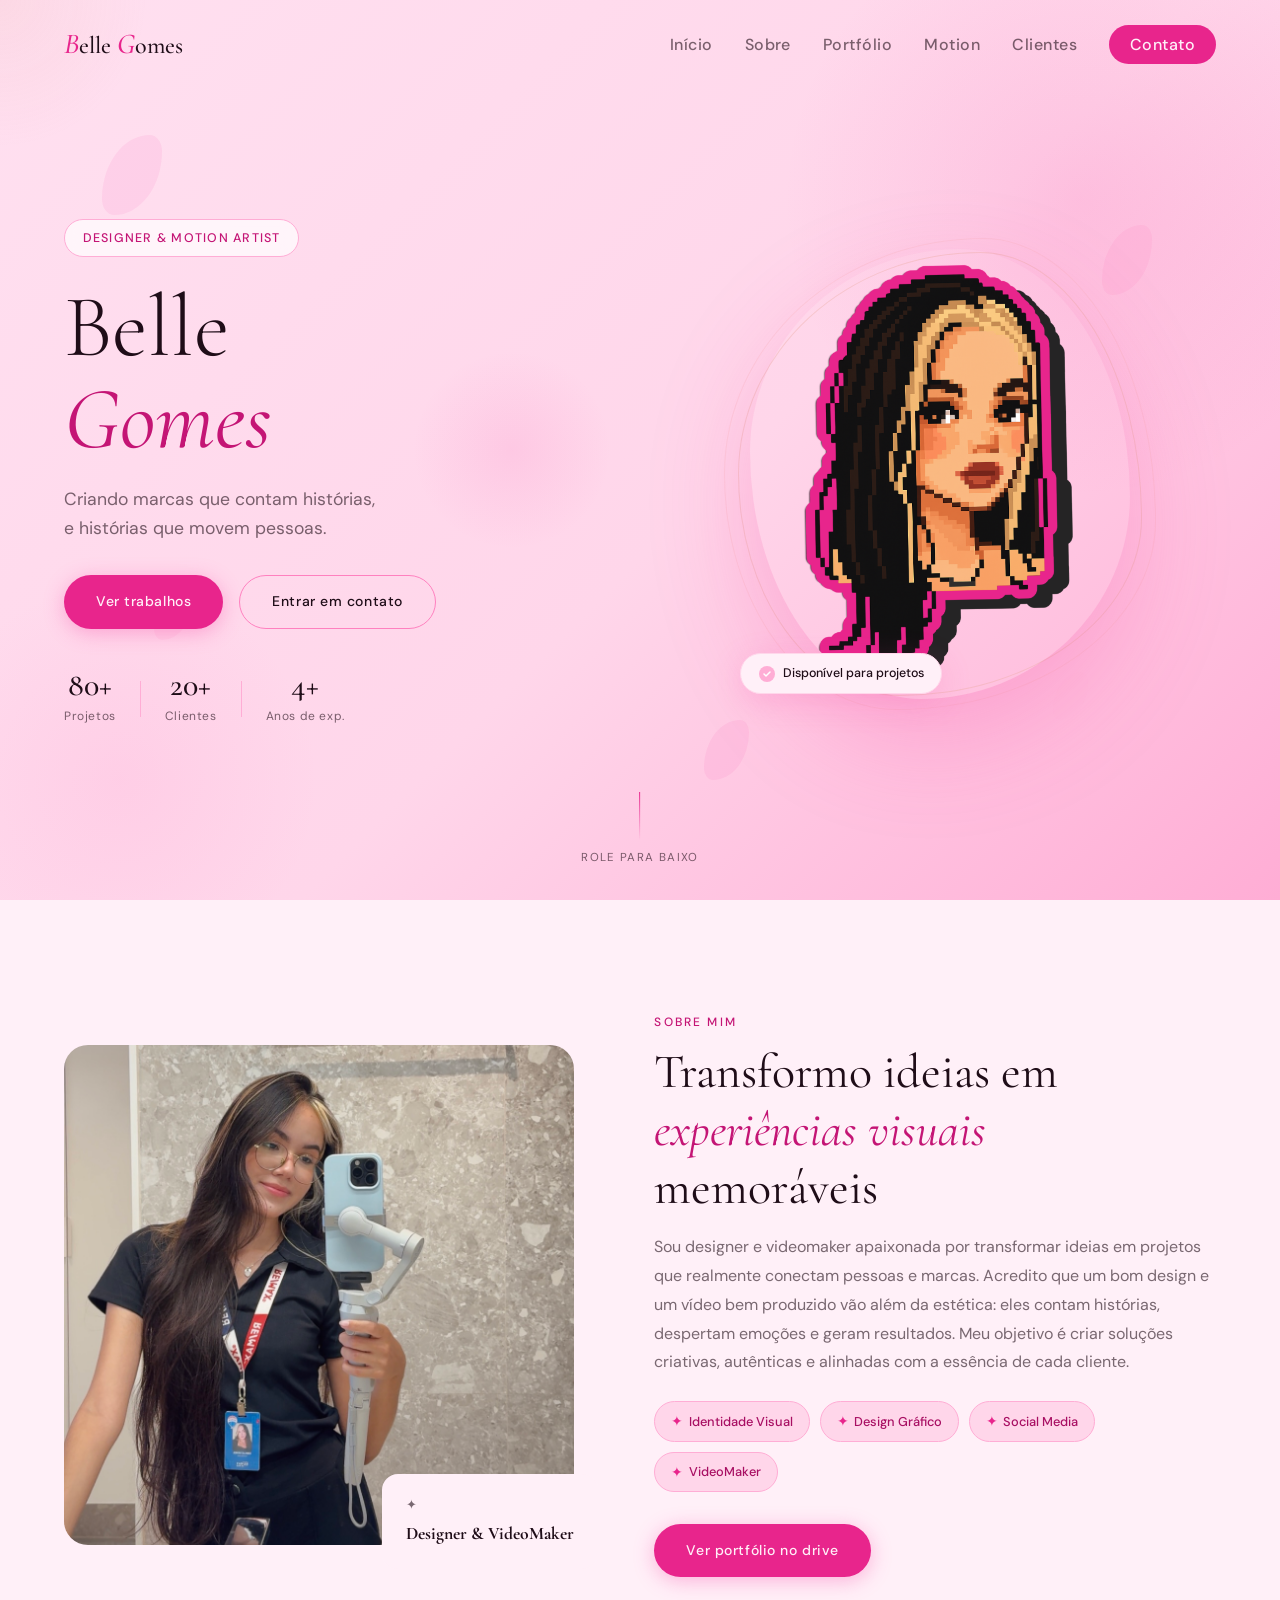
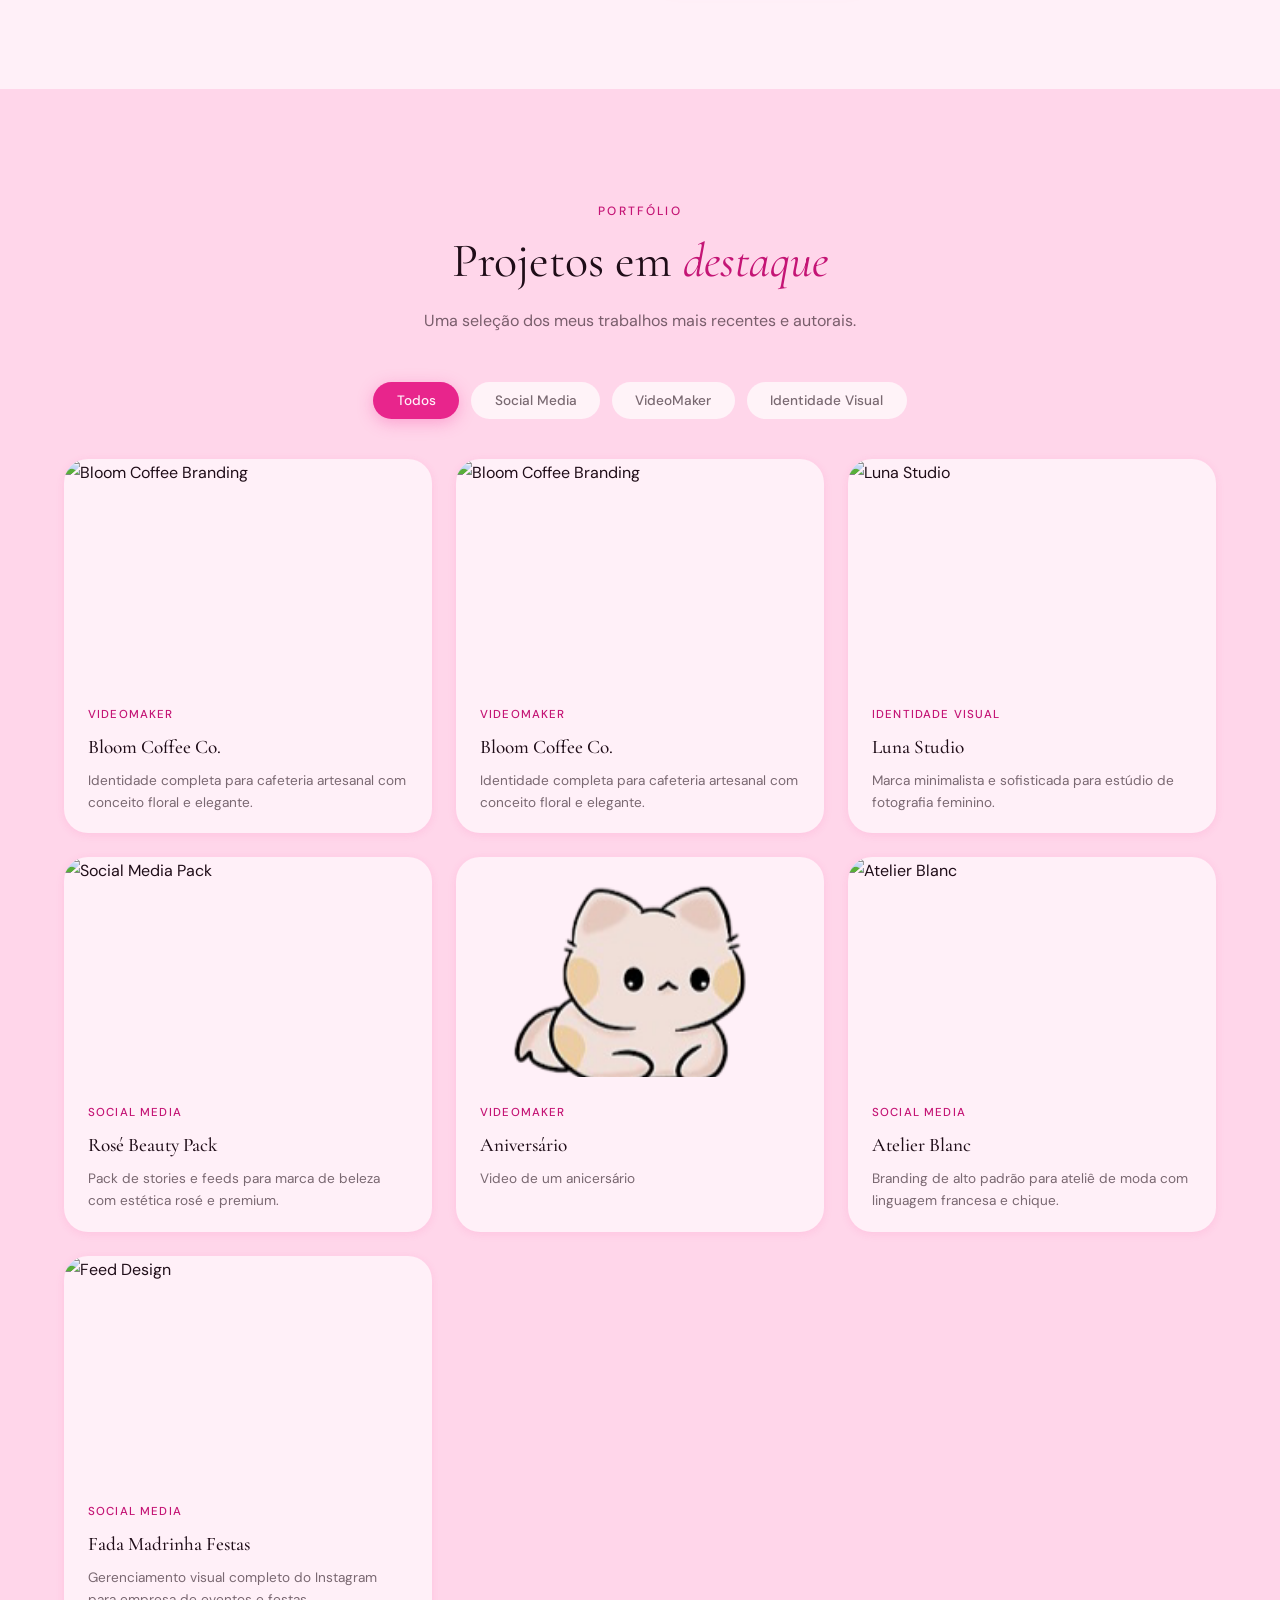
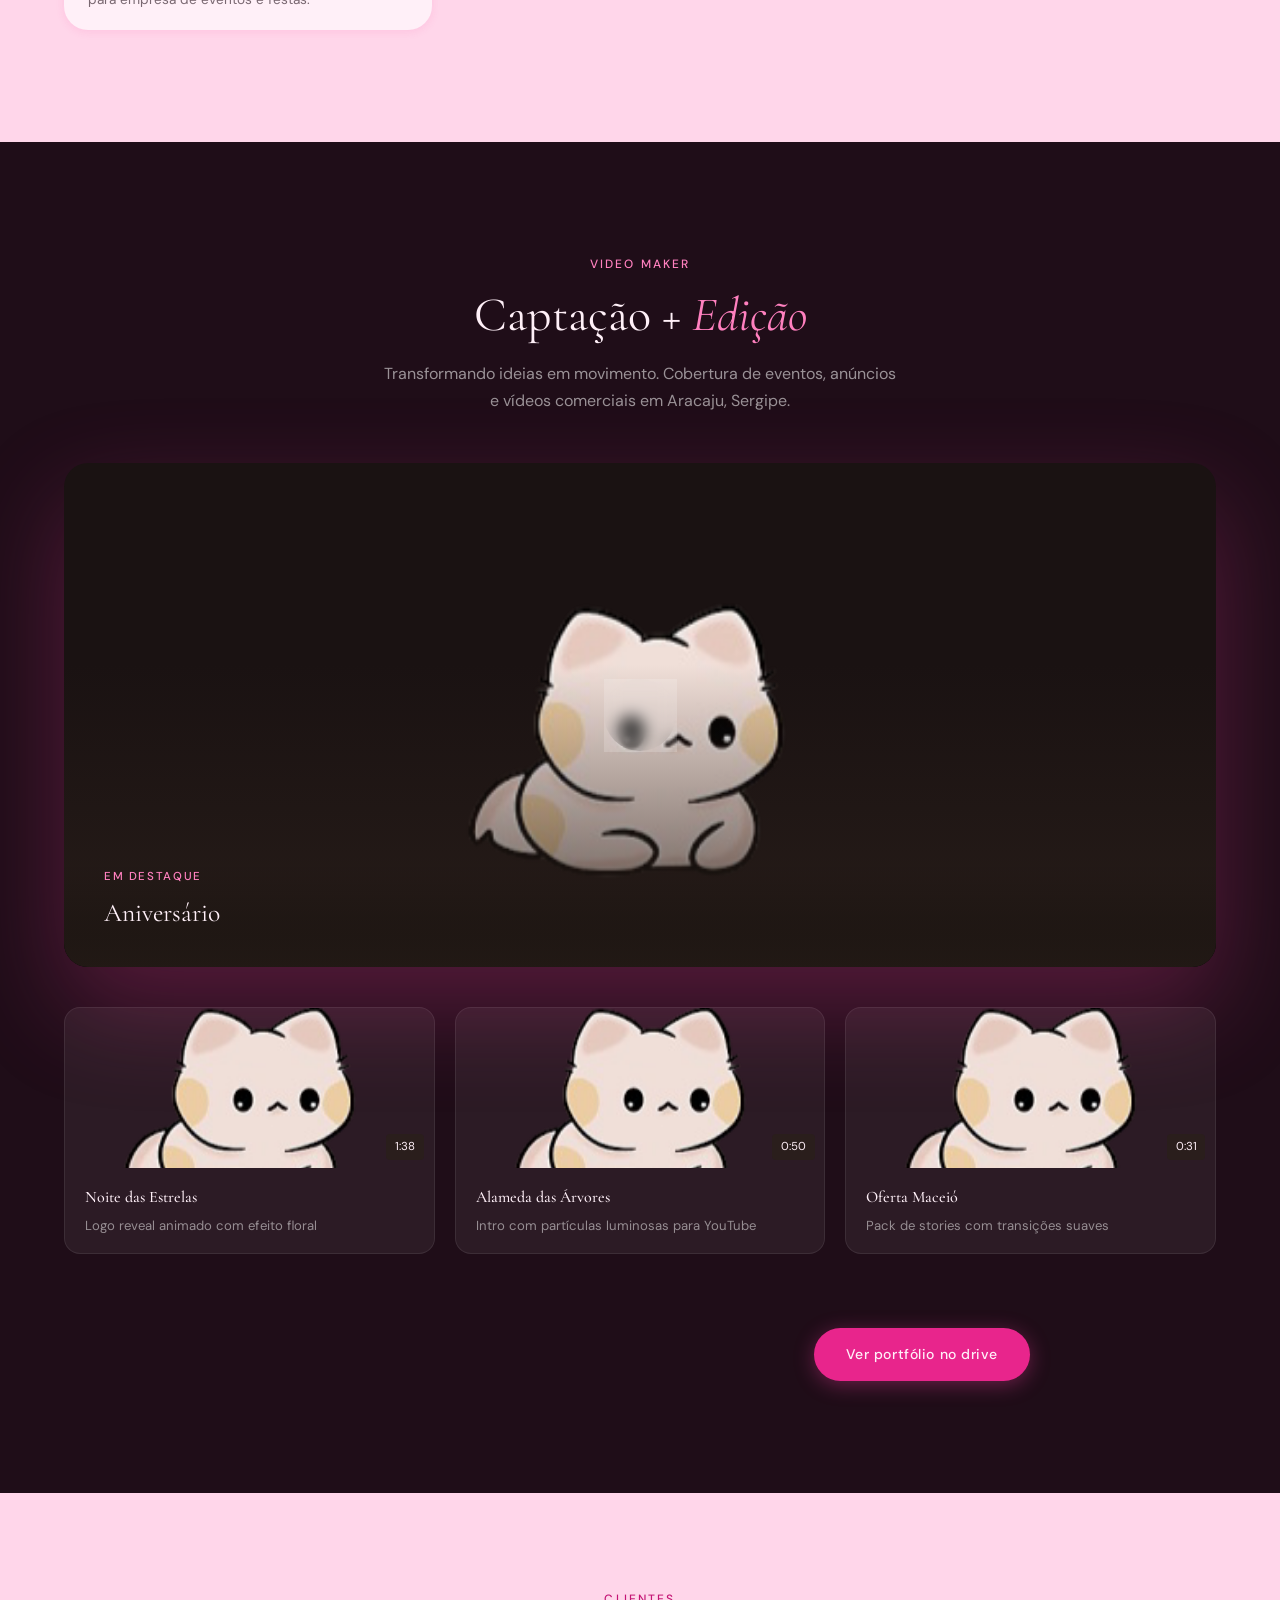
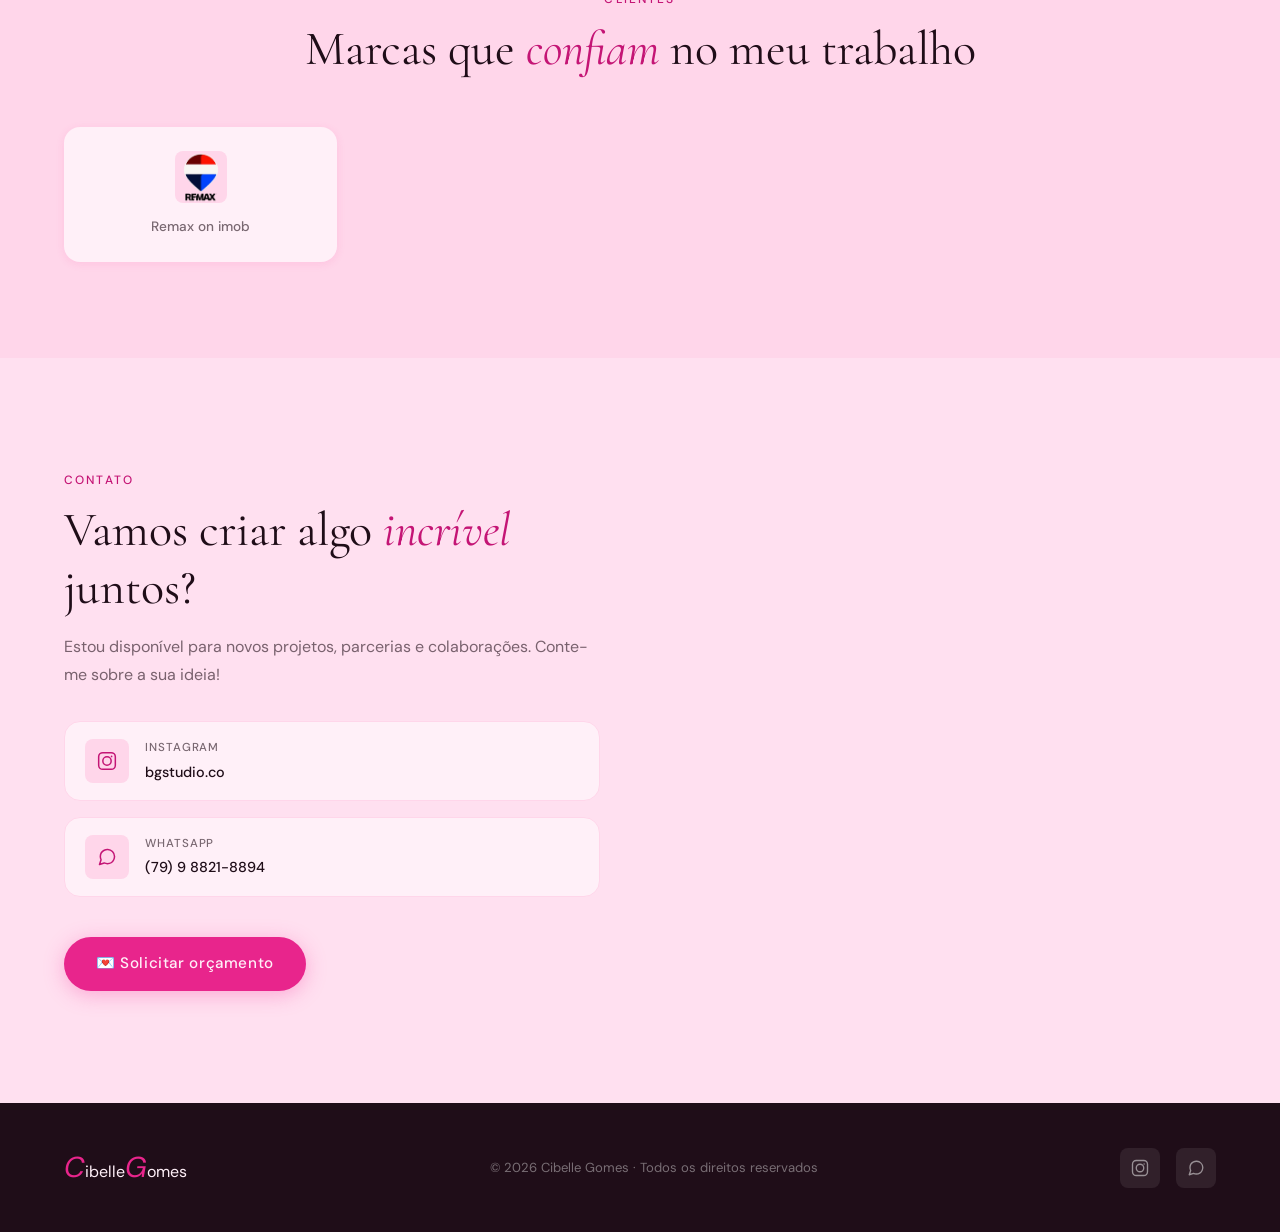
==== index.html @ a9fdda4d "Atualização" ====
<!DOCTYPE html>
<html lang="pt-BR">

<head>
  <meta charset="UTF-8" />
  <meta name="viewport" content="width=device-width, initial-scale=1.0" />
  <title>BG Studio | Design, edição & videomaker</title>
  <link rel="icon" type="image/png" href="imagens/bg.png">
  <link rel="preconnect" href="https://fonts.googleapis.com" />
  <link rel="preconnect" href="https://fonts.gstatic.com" crossorigin />
  <link
    href="https://fonts.googleapis.com/css2?family=Cormorant+Garamond:ital,wght@0,300;0,400;0,500;0,600;1,300;1,400&family=DM+Sans:wght@300;400;500&family=Playfair+Display:ital,wght@0,400;0,700;1,400&display=swap"
    rel="stylesheet" />
  <link rel="stylesheet" href="style.css" />
</head>

<body>

  <!-- ========== NAVIGATION ========== -->
  <nav class="nav" id="nav">
    <a href="#hero" class="nav__logo">
  <span class="logo-v">B</span><span class="logo-rest">elle</span>
  <span class="logo-v">G</span><span class="logo-rest">omes</span>
</a>
    <ul class="nav__links" id="navLinks">
      

<button class="nav__mobile-close" id="navMobileClose">✕</button>

      <li><a href="#home" id="backToTop" class="nav__link">Início</a></li>
      <li><a href="#sobre" class="nav__link">Sobre</a></li>
      <li><a href="#portfolio" class="nav__link">Portfólio</a></li>
      <li><a href="#videos" class="nav__link">Motion</a></li>
      <li><a href="#clientes" class="nav__link">Clientes</a></li>
      <li><a href="#contato" class="nav__link nav__link--cta">Contato</a></li>
    </ul>
    <button class="nav__hamburger" id="hamburger" aria-label="Menu">
      <span></span><span></span><span></span>
    </button>
  </nav>

  <!-- ========== HERO ========== -->
  <section class="hero" id="hero">
    <div class="hero__decor hero__decor--1"></div>
    <div class="hero__decor hero__decor--2"></div>
    <div class="hero__decor hero__decor--3"></div>
    <div class="hero__petals">
      <div class="petal petal--1"></div>
      <div class="petal petal--2"></div>
      <div class="petal petal--3"></div>
      <div class="petal petal--4"></div>
      <div class="petal petal--5"></div>
    </div>

    <div class="hero__content">
      <div class="hero__badge reveal">Designer & Motion Artist</div>
      <h1 class="hero__name reveal">
        <span class="hero__name-first">Belle</span>
        <em class="hero__name-last">Gomes</em>
      </h1>
      <p class="hero__sub reveal">Criando marcas que contam histórias, <br>e histórias que movem pessoas.</p>
      <div class="hero__btns reveal">
        <a href="#portfolio" class="btn btn--primary">Ver trabalhos</a>
        <a href="#contato" class="btn btn--outline">Entrar em contato</a>
      </div>
      <div class="hero__stats reveal">
        <div class="stat">
          <span class="stat__num">80</span>
          <span class="stat__label">Projetos</span>
        </div>
        <div class="stat__divider"></div>
        <div class="stat">
          <span class="stat__num">20</span>
          <span class="stat__label">Clientes</span>
        </div>
        <div class="stat__divider"></div>
        <div class="stat">
          <span class="stat__num">4</span>
          <span class="stat__label">Anos de exp.</span>
        </div>
      </div>
    </div>

    <div class="hero__visual reveal">
      <div class="hero__avatar-wrap">
        <div class="hero__avatar-ring"></div>
        <div class="hero__avatar-ring hero__avatar-ring--2"></div>
        <img src="imagens/bg.png" alt="Cibelle Gomes — Designer" class="hero__avatar" />
        <div class="hero__avatar-badge">
          <svg width="16" height="16" viewBox="0 0 16 16" fill="none">
            <circle cx="8" cy="8" r="8" fill="#ffadd5" />
            <path d="M5 8l2 2 4-4" stroke="#fff" stroke-width="1.5" stroke-linecap="round" stroke-linejoin="round" />
          </svg>
          Disponível para projetos
        </div>
      </div>
    </div>

    <a href="#sobre" class="hero__scroll" aria-label="Rolar para baixo">
      <div class="hero__scroll-line"></div>
      <span>Role para baixo</span>
    </a>
  </section>

  <!-- ========== SOBRE ========== -->
  <section class="sobre" id="sobre">
    <div class="container">
      <div class="sobre__grid">
        <div class="sobre__image-col reveal">
          <div class="sobre__img-wrap">
            <img src="imagens/belle_espelho.PNG" 
              class="sobre__img" />
            <div class="sobre__img-card">
              <span class="sobre__img-card-icon">✦</span>
              <strong>Designer & VideoMaker</strong>
            
            </div>
          </div>
        </div>
        <div class="sobre__text-col">
          <div class="section-label reveal">Sobre mim</div>
          <h2 class="section-title reveal">Transformo ideias em <em>experiências visuais</em> memoráveis</h2>
          <p class="sobre__text reveal">Sou designer e videomaker apaixonada por transformar ideias em projetos que realmente conectam pessoas e marcas. Acredito que um bom design e um vídeo bem produzido vão além da estética: eles contam histórias, despertam emoções e geram resultados. Meu objetivo é criar soluções criativas, autênticas e alinhadas com a essência de cada cliente.</p>
          
          <div class="sobre__especialidades reveal">
            <div class="esp-tag"><span>✦</span> Identidade Visual</div>
            <div class="esp-tag"><span>✦</span> Design Gráfico</div>
            <div class="esp-tag"><span>✦</span> Social Media</div>
            <div class="esp-tag"><span>✦</span> VideoMaker</div>
          </div>
          <a href='https://drive.google.com/drive/folders/1r50ML6rkU6srx0G1vc8RlHDyrKVTONNQ?usp=drive_link' target="_blank" class="btn btn--primary reveal">Ver portfólio no drive</a>
        </div>
      </div>
    </div>
  </section>

  <!-- ========== PORTFÓLIO ========== -->
  <section class="portfolio" id="portfolio">
    <div class="container">
      <div class="section-header reveal">
        <div class="section-label">Portfólio</div>
        <h2 class="section-title">Projetos em <em>destaque</em></h2>
        <p class="section-sub">Uma seleção dos meus trabalhos mais recentes e autorais.</p>
      </div>

      <div class="portfolio__filters reveal">
        <button class="filter-btn active" data-filter="all">Todos</button>
        <button class="filter-btn" data-filter="social">Social Media</button>
        <button class="filter-btn" data-filter="maker">VideoMaker</button>
        <button class="filter-btn" data-filter="identidade">Identidade Visual</button>
      </div>

      <div class="portfolio__grid" id="portfolioGrid">

        <div class="project-card reveal" data-category="social" data-project="0">
          <div class="project-card__img-wrap">
            <img src="título"
              alt="Bloom Coffee Branding" class="project-card__img" />
            <div class="project-card__overlay">
              <button class="project-card__btn">Ver projeto</button>
            </div>
          </div>
          <div class="project-card__info">
            <span class="project-card__cat">VideoMaker</span>
            <h3 class="project-card__title">Bloom Coffee Co.</h3>
            <p class="project-card__desc">Identidade completa para cafeteria artesanal com conceito floral e elegante.
            </p>
          </div>
        </div>

         <div class="project-card reveal" data-category="social" data-project="0">
          <div class="project-card__img-wrap">
            <img src="título"
              alt="Bloom Coffee Branding" class="project-card__img" />
            <div class="project-card__overlay">
              <button class="project-card__btn">Ver projeto</button>
            </div>
          </div>
          <div class="project-card__info">
            <span class="project-card__cat">VideoMaker</span>
            <h3 class="project-card__title">Bloom Coffee Co.</h3>
            <p class="project-card__desc">Identidade completa para cafeteria artesanal com conceito floral e elegante.
            </p>
          </div>
        </div>

        <div class="project-card reveal" data-category="social" data-project="1">
          <div class="project-card__img-wrap">
            <img src="https://images.unsplash.com/photo-1561070791-2526d30994b5?w=600&q=80" alt="Luna Studio"
              class="project-card__img" />
            <div class="project-card__overlay">
              <button class="project-card__btn">Ver projeto</button>
            </div>
          </div>
          <div class="project-card__info">
            <span class="project-card__cat">Identidade Visual</span>
            <h3 class="project-card__title">Luna Studio</h3>
            <p class="project-card__desc">Marca minimalista e sofisticada para estúdio de fotografia feminino.</p>
          </div>
        </div>

        <div class="project-card reveal" data-category="maker" data-project="2">
          <div class="project-card__img-wrap">
            <img src="https://images.unsplash.com/photo-1611532736597-de2d4265fba3?w=600&q=80" alt="Social Media Pack"
              class="project-card__img" />
            <div class="project-card__overlay">
              <button class="project-card__btn">Ver projeto</button>
            </div>
          </div>
          <div class="project-card__info">
            <span class="project-card__cat">Social Media</span>
            <h3 class="project-card__title">Rosé Beauty Pack</h3>
            <p class="project-card__desc">Pack de stories e feeds para marca de beleza com estética rosé e premium.</p>
          </div>
        </div>

        <div class="project-card reveal" data-category="maker" data-project="3">
          <div class="project-card__img-wrap">
            <img src="imagens/IconCat.png" alt="Motion Reel"
              class="project-card__img" />
            <div class="project-card__overlay">
              <button class="project-card__btn">Ver projeto</button>
            </div>
          </div>
          <div class="project-card__info">
            <span class="project-card__cat">VideoMaker</span>
            <h3 class="project-card__title">Aniversário</h3>
            <p class="project-card__desc">Video de um anicersário</p>
          </div>
        </div>

        <div class="project-card reveal" data-category="maker" data-project="4">
          <div class="project-card__img-wrap">
            <img src="https://images.unsplash.com/photo-1588345921523-c2dcdb7f1dcd?w=600&q=80" alt="Atelier Blanc"
              class="project-card__img" />
            <div class="project-card__overlay">
              <button class="project-card__btn">Ver projeto</button>
            </div>
          </div>
          <div class="project-card__info">
            <span class="project-card__cat">Social Media</span>
            <h3 class="project-card__title">Atelier Blanc</h3>
            <p class="project-card__desc">Branding de alto padrão para ateliê de moda com linguagem francesa e chique.
            </p>
            
          </div>
        </div>

        <div class="project-card reveal" data-category="identidade" data-project="5">
          <div class="project-card__img-wrap">
            <img src="https://images.unsplash.com/photo-1533750349088-cd871a92f312?w=600&q=80" alt="Feed Design"
              class="project-card__img" />
            <div class="project-card__overlay">
              <button class="project-card__btn">Ver projeto</button>
            </div>
          </div>
          <div class="project-card__info">
            <span class="project-card__cat">Social Media</span>
            <h3 class="project-card__title">Fada Madrinha Festas</h3>
            <p class="project-card__desc">Gerenciamento visual completo do Instagram para empresa de eventos e festas.
            </p>
          </div>
        </div>

      </div>
    </div>
  </section>

  <!-- ========== VIDEOMAKER ========== -->
  <section class="videos" id="videos">
    <div class="container">
      <div class="section-header reveal">
        <div class="section-label">Video Maker</div>
        <h2 class="section-title">Captação + <em>Edição</em></h2>
        <p class="section-sub">Transformando ideias em movimento. Cobertura de eventos, anúncios e vídeos comerciais em Aracaju, Sergipe.</p>
      </div>

      <div class="videos__featured reveal">
        <div class="video-featured__wrap">
          <video class="video-featured__player" id="featuredVideo"
            poster="imagens/IconCat.png" controls preload="none">
            <source src="videos/Aniversário 1 ano.mp4" type="video/mp4" />
          </video>
          <div class="video-featured__overlay" id="featuredOverlay">
            <button class="video-featured__play" id="featuredPlayBtn" aria-label="Play">
              <svg width="28" height="28" viewBox="0 0 28 28" fill="none">
                <path d="M8 6l16 8-16 8V6z" fill="#fff" />
              </svg>
            </button>
            <div class="video-featured__meta">
              <span class="video-featured__label">Em destaque</span>
              <h3 class="video-featured__title">Aniversário</h3>
            </div>
          </div>
        </div>
      </div>

      <div class="videos__grid">
        <div class="video-card reveal" data-video-src="videos/Noite das Estrelas.mp4"
          data-poster="https://images.unsplash.com/photo-1611532736597-de2d4265fba3?w=600&q=80">
          <div class="video-card__thumb">
            <img src="imagens/IconCat.png" alt="Brand Animation" />
            <div class="video-card__play">
              <svg width="20" height="20" viewBox="0 0 20 20" fill="none">
                <path d="M5 4l12 6-12 6V4z" fill="#fff" />
              </svg>
            </div>
            <span class="video-card__duration">1:38</span>
          </div>
          <div class="video-card__info">
            <h4>Noite das Estrelas</h4>
            <p>Logo reveal animado com efeito floral</p>
          </div>
        </div>

        <div class="video-card reveal" data-video-src="./videos/Alameda das Árvores.mp4"
          data-poster="https://images.unsplash.com/photo-1550745165-9bc0b252726f?w=600&q=80">
          <div class="video-card__thumb">
            <img src="imagens/IconCat.png" alt="Particle Intro" />
            <div class="video-card__play">
              <svg width="20" height="20" viewBox="0 0 20 20" fill="none">
                <path d="M5 4l12 6-12 6V4z" fill="#fff" />
              </svg>
            </div>
            <span class="video-card__duration">0:50</span>
          </div>
          <div class="video-card__info">
            <h4>Alameda das Árvores</h4>
            <p>Intro com partículas luminosas para YouTube</p>
          </div>
        </div>

        <div class="video-card reveal" data-video-src="videos/Oferta Maceio.mp4"
          data-poster="https://images.unsplash.com/photo-1536240478700-b869ad10e2d0?w=600&q=80">
          <div class="video-card__thumb">
            <img src="imagens/IconCat.png" alt="Stories Animados" />
            <div class="video-card__play">
              <svg width="20" height="20" viewBox="0 0 20 20" fill="none">
                <path d="M5 4l12 6-12 6V4z" fill="#fff" />
              </svg>
            </div>
            <span class="video-card__duration">0:31</span>
          </div>
          <div class="video-card__info">
            <h4>Oferta Maceió</h4>
            <p>Pack de stories com transições suaves</p>
          </div>
        </div>
      </div>
    </div>

<div class="videos__button">
  <a href="https://drive.google.com/drive/folders/1r50ML6rkU6srx0G1vc8RlHDyrKVTONNQ?usp=drive_link"
     target="_blank"
     class="btn btn--primary reveal">
    Ver portfólio no drive
  </a>
</div>

  </section>
  

  <!-- ========== CLIENTES ========== -->
  <section class="clientes" id="clientes">
    <div class="container">
      <div class="section-header reveal">
        <div class="section-label">Clientes</div>
        <h2 class="section-title">Marcas que <em>confiam</em> no meu trabalho</h2>
      </div>
      <div class="clientes__grid reveal">
        <div class="cliente-card">
          <div class="cliente-card__icon"><img src="imagens/remaxIcon (1).png"></div>
          <span>Remax on imob</span>
        </div>

      </div>
    </div>
    </div>
  </section>

  <!-- ========== CONTATO ========== -->
  <section class="contato" id="contato">
    <div class="container">
      <div class="contato__inner">
        <div class="contato__left reveal">
          <div class="section-label">Contato</div>
          <h2 class="section-title">Vamos criar algo <em>incrível</em> juntos?</h2>
          <p class="contato__sub">Estou disponível para novos projetos, parcerias e colaborações. Conte-me sobre a sua
            ideia!</p>
          <div class="contato__links">
            <a href="https://instagram.com/bgstudio.co" class="contato__link" target="_blank" rel="noopener">
              <div class="contato__link-icon">
                <svg width="20" height="20" viewBox="0 0 24 24" fill="none">
                  <rect x="2" y="2" width="20" height="20" rx="5" stroke="currentColor" stroke-width="1.8" />
                  <circle cx="12" cy="12" r="5" stroke="currentColor" stroke-width="1.8" />
                  <circle cx="17.5" cy="6.5" r="1" fill="currentColor" />
                </svg>
              </div>
              <div>
                <span class="contato__link-label">Instagram</span>
                <span class="contato__link-val">bgstudio.co</span>
              </div>
            </a>
           
            <a href="https://wa.me/5579988218894?text=Ol%C3%A1%20Belle!%20Gostaria%20de%20solicitar%20um%20or%C3%A7amento." class="contato__link" target="_blank" rel="noopener">
              <div class="contato__link-icon">
                <svg width="20" height="20" viewBox="0 0 24 24" fill="none">
                  <path
                    d="M21 11.5a8.38 8.38 0 01-.9 3.8 8.5 8.5 0 01-7.6 4.7 8.38 8.38 0 01-3.8-.9L3 21l1.9-5.7a8.38 8.38 0 01-.9-3.8 8.5 8.5 0 014.7-7.6 8.38 8.38 0 013.8-.9h.5a8.48 8.48 0 018 8v.5z"
                    stroke="currentColor" stroke-width="1.8" stroke-linecap="round" stroke-linejoin="round" />
                </svg>
              </div>
              <div>
                <span class="contato__link-label">WhatsApp</span>
                <span class="contato__link-val">(79) 9 8821-8894</span>
              </div>
            </a>
          </div>
          <a href="https://wa.me/5579988218894?text=Ol%C3%A1%20Belle!%20Gostaria%20de%20solicitar%20um%20or%C3%A7amento."
            class="btn btn--primary contato__orcamento" target="_blank" rel="noopener">
            💌 Solicitar orçamento
          </a>
        </div>
        <div class="contato__right reveal">
          
      </div>
    </div>
  </section>

  <!-- ========== FOOTER ========== -->
  <footer class="footer">
    <div class="container">
      <div class="footer__inner">
        <div class="footer__logo">
          <span class="logo-v">C</span><span class="logo-rest">ibelle</span><span class="logo-v">G</span><span
            class="logo-rest">omes</span>
        </div>
        <p class="footer__copy">© 2026 Cibelle Gomes · Todos os direitos reservados</p>
        <div class="footer__socials">
          <a href="https://instagram.com/bgstudio.co" class="footer__social" target="_blank" aria-label="Instagram">
            <svg width="18" height="18" viewBox="0 0 24 24" fill="none">
              <rect x="2" y="2" width="20" height="20" rx="5" stroke="currentColor" stroke-width="1.8" />
              <circle cx="12" cy="12" r="5" stroke="currentColor" stroke-width="1.8" />
              <circle cx="17.5" cy="6.5" r="1" fill="currentColor" />
            </svg>
          </a>

          <a href="https://wa.me/5579988218894?text=Ol%C3%A1%20Belle!%20Gostaria%20de%20solicitar%20um%20or%C3%A7amento." class="footer__social" target="_blank" aria-label="WhatsApp">
            <svg width="18" height="18" viewBox="0 0 24 24" fill="none">
              <path
                d="M21 11.5a8.38 8.38 0 01-.9 3.8 8.5 8.5 0 01-7.6 4.7 8.38 8.38 0 01-3.8-.9L3 21l1.9-5.7a8.38 8.38 0 01-.9-3.8 8.5 8.5 0 014.7-7.6 8.38 8.38 0 013.8-.9h.5a8.48 8.48 0 018 8v.5z"
                stroke="currentColor" stroke-width="1.8" stroke-linecap="round" stroke-linejoin="round" />
            </svg>
          </a>
        </div>
      </div>
    </div>
  </footer>

  <!-- ========== BACK TO TOP ========== -->
  <button class="back-to-top" id="backToTop" aria-label="Voltar ao topo">
    <svg width="20" height="20" viewBox="0 0 20 20" fill="none">
      <path d="M10 16V4M10 4L5 9M10 4l5 5" stroke="currentColor" stroke-width="1.8" stroke-linecap="round"
        stroke-linejoin="round" />
    </svg>
  </button>

  <!-- ========== MODAL PROJETO ========== -->
  <div class="modal" id="projectModal">
    <div class="modal__backdrop" id="modalBackdrop"></div>
    <div class="modal__box">
      <button class="modal__close" id="modalClose" aria-label="Fechar">✕</button>
      <div class="modal__img-wrap">
        <!-- mídia inserida via JS: imagem ou vídeo dependendo do projeto -->
      </div>
      <div class="modal__content">
        <span class="modal__cat" id="modalCat"></span>
        <h3 class="modal__title" id="modalTitle"></h3>
        <p class="modal__desc" id="modalDesc"></p>
        <div class="modal__meta" id="modalMeta"></div>
      </div>
    </div>
  </div>

  <!-- ========== LIGHTBOX GALERIA ========== -->
  <div class="lightbox" id="lightbox">
    <div class="lightbox__backdrop" id="lightboxBackdrop"></div>
    <button class="lightbox__close" id="lightboxClose" aria-label="Fechar">✕</button>
    <button class="lightbox__prev" id="lightboxPrev" aria-label="Anterior">‹</button>
    <button class="lightbox__next" id="lightboxNext" aria-label="Próximo">›</button>
    <div class="lightbox__img-wrap">
      <img src="" alt="" id="lightboxImg" class="lightbox__img" />
    </div>
  </div>

  <!-- ========== MODAL VÍDEO ========== -->
  <div class="video-modal" id="videoModal">
    <div class="video-modal__backdrop" id="videoModalBackdrop"></div>
    <div class="video-modal__box">
      <button class="video-modal__close" id="videoModalClose" aria-label="Fechar">✕</button>
      <video id="videoModalPlayer" controls class="video-modal__player">
        <source src="" type="video/mp4" />
      </video>
    </div>
  </div>

  <script src="script.js"></script>
</body>

</html>
---- style.css ----
/* =============================================
   Cibelle Gomes — PORTFOLIO CSS
   Designer Gráfica & Motion Designer
   ============================================= */

/* ---------- RESET & BASE ---------- */
*, *::before, *::after { box-sizing: border-box; margin: 0; padding: 0; }

:root {
  --rose-50:  #fff0f6;
  --rose-100: #ffd6ea;
  --rose-200: #ffadd5;
  --rose-300: #ff80bf;
  --rose-400: #e8258c;
  --rose-500: #c41575;
  --rose-600: #a80f63;
  --blush:    #ffd6ea;
  --blush-2:  #ffadd5;
  --cream:    #ffe0f0;
  --white:    #fff0f8;
  --ink:      #1f0d18;
  --ink-60:   rgba(31,13,24,.6);
  --ink-30:   rgba(31,13,24,.3);
  --gold:     #f540a0;

  --ff-display: 'Cormorant Garamond', Georgia, serif;
  --ff-heading: 'Playfair Display', Georgia, serif;
  --ff-body:    'DM Sans', sans-serif;

  --radius-sm:  8px;
  --radius-md:  16px;
  --radius-lg:  24px;
  --radius-xl:  40px;
  --radius-full: 9999px;

  --shadow-sm:  0 2px 8px rgba(245,64,160,.12);
  --shadow-md:  0 8px 32px rgba(245,64,160,.18);
  --shadow-lg:  0 24px 64px rgba(245,64,160,.22);
  --shadow-xl:  0 40px 100px rgba(245,64,160,.26);

  --transition: .35s cubic-bezier(.4,0,.2,1);
  --transition-slow: .6s cubic-bezier(.4,0,.2,1);
}

html { scroll-behavior: smooth; }

body {
  font-family: var(--ff-body);
  background: var(--cream);
  color: var(--ink);
  line-height: 1.7;
  overflow-x: hidden;
  cursor: default;
}

img { display: block; max-width: 100%; height: auto; }

a { text-decoration: none; color: inherit; }

button { cursor: pointer; font-family: var(--ff-body); border: none; background: none; }

.container {
  width: 90%;
  max-width: 1200px;
  margin: 0 auto;
}

/* ---------- TYPOGRAPHY ---------- */
.section-label {
  font-family: var(--ff-body);
  font-size: .75rem;
  font-weight: 500;
  letter-spacing: .18em;
  text-transform: uppercase;
  color: var(--rose-500);
  margin-bottom: .75rem;
}

.section-title {
  font-family: var(--ff-display);
  font-size: clamp(2rem, 4vw, 3rem);
  font-weight: 400;
  line-height: 1.2;
  color: var(--ink);
  margin-bottom: 1rem;
}

.section-title em {
  font-style: italic;
  color: var(--rose-500);
}

.section-sub {
  font-size: 1rem;
  color: var(--ink-60);
  max-width: 520px;
}

.section-header {
  text-align: center;
  margin-bottom: 3rem;
}

.section-header .section-sub {
  margin: 0 auto;
}

/* ---------- BUTTONS ---------- */
.btn {
  display: inline-flex;
  align-items: center;
  gap: .5rem;
  padding: .9rem 2rem;
  border-radius: var(--radius-full);
  font-family: var(--ff-body);
  font-size: .875rem;
  font-weight: 500;
  letter-spacing: .04em;
  transition: var(--transition);
  position: relative;
  overflow: hidden;
}

.btn--primary {
  background: var(--rose-400);
  color: var(--white);
  box-shadow: 0 4px 20px rgba(245,64,160,.35);

  display: inline-flex;
  width: fit-content;
  margin-left: 0;
}

.videos__button {
  margin-top: 24px;
  display: flex;
  justify-content: flex-end;
  padding-right: 250px;
  padding-top: 50px;
}

.btn--primary:hover {
  background: var(--rose-500);
  box-shadow: 0 8px 32px rgba(245,64,160,.45);
  transform: translateY(-2px);
}

.btn--outline {
  background: transparent;
  color: var(--ink);
  border: 1.5px solid var(--rose-300);
}

.btn--outline:hover {
  background: var(--rose-50);
  border-color: var(--rose-400);
  transform: translateY(-2px);
}

/* ---------- SCROLL REVEAL ---------- */
.reveal {
  opacity: 0;
  transform: translateY(32px);
  transition: opacity .7s ease, transform .7s ease;
}

.reveal.visible {
  opacity: 1;
  transform: none;
}

/* ---------- NAV ---------- */
.nav {
  position: fixed;
  top: 0; left: 0; right: 0;
  z-index: 1000;
  display: flex;
  align-items: center;
  justify-content: space-between;
  padding: 1.25rem 5%;
  transition: background var(--transition), box-shadow var(--transition);
}

.nav.scrolled {
  background: rgba(255,250,248,.92);
  backdrop-filter: blur(16px);
  box-shadow: 0 2px 24px rgba(200,130,100,.1);

  width: 100%;
  left: 0;
  right: 0;
}

.nav__logo {
  font-family: var(--ff-display);
  font-size: 1.5rem;
  font-weight: 500;
  color: var(--ink);
  cursor: pointer;
  transition: var(--transition);
}

.logo-v {
  color: var(--rose-400);
  font-style: italic;
  font-size: 1.8rem;
}

.nav__links {
  display: flex;
  align-items: center;
  gap: 2rem;
  list-style: none;
}

.nav__link {
  font-size: 1rem;
  font-weight: 500;
  color: var(--ink-60);
  letter-spacing: .03em;
  transition: color var(--transition);
  position: relative;
}

.nav__link::after {
  content: '';
  position: absolute;
  bottom: -2px; left: 0;
  width: 0; height: 1.5px;
  background: var(--rose-400);
  transition: width var(--transition);
}

.nav__link:hover { color: var(--ink); }
.nav__link:hover::after { width: 100%; }

.nav__link--cta {
  background: var(--rose-400);
  color: var(--white) !important;
  padding: .55rem 1.3rem;
  border-radius: var(--radius-full);
  transition: var(--transition);
}

.nav__link--cta::after { display: none; }
.nav__link--cta:hover { background: var(--rose-500); transform: translateY(-1px); }

.nav__hamburger {
  display: none;
  flex-direction: column;
  gap: 5px;
  padding: 4px;
}

.nav__hamburger span {
  display: block;
  width: 24px; height: 1.5px;
  background: var(--ink);
  transition: var(--transition);
  border-radius: 2px;
}

/* ---------- HERO ---------- */
.hero {
  min-height: 100dvh;
  display: grid;
  grid-template-columns: 1fr 1fr;
  align-items: center;
  position: relative;
  overflow: hidden;
  padding: 7rem 5% 4rem;
  gap: 3rem;
  background: linear-gradient(135deg, #ffe0f0 0%, #ffd6ea 55%, #ffadd5 100%);
}

.hero__decor {
  position: absolute;
  border-radius: 50%;
  pointer-events: none;
}

.hero__decor--1 {
  width: 600px; height: 600px;
  background: radial-gradient(circle, rgba(245,64,160,.14) 0%, transparent 70%);
  top: -100px; right: -100px;
}

.hero__decor--2 {
  width: 400px; height: 400px;
  background: radial-gradient(circle, rgba(255,128,191,.12) 0%, transparent 70%);
  bottom: -80px; left: -80px;
}

.hero__decor--3 {
  width: 200px; height: 200px;
  background: radial-gradient(circle, rgba(245,64,160,.10) 0%, transparent 70%);
  top: 50%; left: 40%;
  transform: translate(-50%,-50%);
}

.hero__petals { position: absolute; inset: 0; pointer-events: none; overflow: hidden; }

.petal {
  position: absolute;
  border-radius: 80% 20% 80% 20%;
  opacity: .5;
  animation: float 8s ease-in-out infinite;
}

.petal--1 { width: 60px; height: 80px; background: rgba(245,64,160,.18); top: 15%; left: 8%; animation-delay: 0s; }
.petal--2 { width: 40px; height: 55px; background: rgba(255,128,191,.22); top: 65%; left: 12%; animation-delay: 1.5s; }
.petal--3 { width: 50px; height: 70px; background: rgba(245,64,160,.15); top: 25%; right: 10%; animation-delay: 3s; }
.petal--4 { width: 35px; height: 48px; background: rgba(255,173,213,.2); bottom: 20%; right: 15%; animation-delay: 2s; }
.petal--5 { width: 45px; height: 60px; background: rgba(245,64,160,.18); top: 80%; left: 55%; animation-delay: 4s; }

@keyframes float {
  0%, 100% { transform: translateY(0) rotate(0deg); }
  50% { transform: translateY(-18px) rotate(8deg); }
}

.hero__content {
  position: relative;
  z-index: 1;
}

.hero__badge {
  display: inline-flex;
  align-items: center;
  gap: .5rem;
  background: rgba(255,255,255,.7);
  backdrop-filter: blur(8px);
  border: 1px solid var(--rose-200);
  padding: .45rem 1.1rem;
  border-radius: var(--radius-full);
  font-size: .78rem;
  font-weight: 500;
  letter-spacing: .1em;
  text-transform: uppercase;
  color: var(--rose-500);
  margin-bottom: 1.5rem;
}

.hero__name {
  font-family: var(--ff-display);
  font-size: clamp(3.2rem, 7vw, 5.5rem);
  font-weight: 300;
  line-height: 1.05;
  color: var(--ink);
  margin-bottom: 1.2rem;
}

.hero__name-first { display: block; }

.hero__name-last {
  display: block;
  font-style: italic;
  color: var(--rose-500);
  font-weight: 400;
}

.hero__sub {
  font-size: 1.1rem;
  color: var(--ink-60);
  line-height: 1.65;
  margin-bottom: 2rem;
}

.hero__btns {
  display: flex;
  gap: 1rem;
  flex-wrap: wrap;
  margin-bottom: 2.5rem;
}

.hero__stats {
  display: flex;
  align-items: center;
  gap: 1.5rem;
}

.stat { text-align: center; }

.stat__num {
  display: block;
  font-family: var(--ff-display);
  font-size: 2rem;
  font-weight: 500;
  color: var(--ink);
  line-height: 1;
}

.stat__label {
  font-size: .75rem;
  color: var(--ink-60);
  letter-spacing: .05em;
}

.stat__divider {
  width: 1px;
  height: 36px;
  background: var(--rose-200);
}

/* HERO VISUAL */
.hero__visual {
  position: relative;
  z-index: 1;
  display: flex;
  justify-content: center;
}

.hero__avatar-wrap {
  position: relative;
  width: 380px;
  height: 420px;
  display: flex;
  align-items: center;
  justify-content: center;
}

.hero__avatar-ring {
  position: absolute;
  inset: -12px;
  border-radius: 60% 40% 60% 40% / 50% 60% 40% 50%;
  border: 1.5px solid rgba(232,165,152,.35);
  animation: morph 10s ease-in-out infinite;
}

.hero__avatar-ring--2 {
  inset: -26px;
  border-color: rgba(245,166,166,.2);
  animation-delay: -5s;
  animation-direction: reverse;
}

@keyframes morph {
  0%, 100% { border-radius: 60% 40% 60% 40% / 50% 60% 40% 50%; }
  25% { border-radius: 40% 60% 40% 60% / 60% 40% 60% 40%; }
  50% { border-radius: 50% 50% 40% 60% / 40% 50% 60% 50%; }
  75% { border-radius: 60% 40% 55% 45% / 55% 60% 40% 45%; }
}

.hero__avatar {
  width: 380px;
  height: 450px;
  object-fit: cover;
  border-radius: 55% 45% 55% 45% / 45% 55% 45% 55%;
  animation: morph 10s ease-in-out infinite;
  box-shadow: var(--shadow-xl);
  position: relative;
  z-index: 1;
}

.hero__avatar-badge {
  position: absolute;
  bottom: -10px; left: -10px;
  background: var(--white);
  border: 1px solid var(--rose-100);
  border-radius: var(--radius-full);
  padding: .55rem 1.1rem;
  font-size: .78rem;
  font-weight: 500;
  color: var(--ink);
  display: flex;
  align-items: center;
  gap: .5rem;
  box-shadow: var(--shadow-md);
  z-index: 2;
  white-space: nowrap;
}

/* HERO SCROLL */
.hero__scroll {
  position: absolute;
  bottom: 2rem; left: 50%;
  transform: translateX(-50%);
  display: flex;
  flex-direction: column;
  align-items: center;
  gap: .5rem;
  z-index: 1;
}

.hero__scroll-line {
  width: 1px;
  height: 48px;
  background: linear-gradient(to bottom, var(--rose-400), transparent);
  animation: scrollPulse 2s ease-in-out infinite;
}

.hero__scroll span {
  font-size: .72rem;
  letter-spacing: .12em;
  text-transform: uppercase;
  color: var(--ink-60);
}

@keyframes scrollPulse {
  0%, 100% { opacity: .5; height: 48px; }
  50% { opacity: 1; height: 64px; }
}

/* ---------- SOBRE ---------- */
.sobre {
  padding: 7rem 0;
  background: var(--white);
}

.sobre__grid {
  display: grid;
  grid-template-columns: 1fr 1.1fr;
  gap: 5rem;
  align-items: center;
}

.sobre__img-wrap {
  position: relative;
}

.sobre__img {
  width: 100%;
  height: 500px;
  object-fit: cover;
  border-radius: var(--radius-lg);
  box-shadow: var(--shadow-1g);
}

.sobre__img-card {
  position: absolute;
  bottom: -1.5rem; right: -1.5rem;
  background: var(--white);
  border-radius: var(--radius-md);
  padding: 1.25rem 1.5rem;
  box-shadow: var(--shadow-1g);
  display: flex;
  flex-direction: column;
  gap: .2rem;
}

.sobre__img-card-icon {
  font-size: 1.2rem;
  color: var(--rose-400);
}

.sobre__img-card strong {
  font-family: var(--ff-display);
  font-size: 1.1rem;
  color: var(--ink);
}

.sobre__img-card span {
  font-size: .8rem;
  color: var(--ink-60);
}

.sobre__text-col .section-title { margin-top: .5rem; }

.sobre__text {
  color: var(--ink-60);
  margin-bottom: 1rem;
  line-height: 1.8;
}

.sobre__especialidades {
  display: flex;
  flex-wrap: wrap;
  gap: .6rem;
  margin: 1.5rem 0 2rem;
}

.esp-tag {
  display: flex;
  align-items: center;
  gap: .35rem;
  background: var(--blush);
  border: 1px solid var(--rose-200);
  border-radius: var(--radius-full);
  padding: .45rem 1rem;
  font-size: .8rem;
  font-weight: 500;
  color: var(--rose-600);
  transition: var(--transition);
}

.esp-tag:hover {
  background: var(--rose-100);
  transform: translateY(-2px);
}

.esp-tag span { color: var(--rose-400); font-size: .9rem; }

/* ---------- PORTFOLIO ---------- */
.portfolio {
  padding: 7rem 0;
  background: var(--blush);
}

.portfolio__filters {
  display: flex;
  gap: .75rem;
  flex-wrap: wrap;
  justify-content: center;
  margin-bottom: 2.5rem;
}

.filter-btn {
  padding: .55rem 1.4rem;
  border-radius: var(--radius-full);
  font-size: .85rem;
  font-weight: 500;
  color: var(--ink-60);
  background: rgba(255,255,255,.7);
  border: 1.5px solid transparent;
  transition: var(--transition);
}

.filter-btn:hover {
  background: var(--white);
  color: var(--ink);
  border-color: var(--rose-200);
}

.filter-btn.active {
  background: var(--rose-400);
  color: var(--white);
  box-shadow: 0 4px 16px rgba(245,64,160,.35);
}

.portfolio__grid {
  display: grid;
  grid-template-columns: repeat(3, 1fr);
  gap: 1.5rem;
}

.project-card {
  background: var(--white);
  border-radius: var(--radius-lg);
  overflow: hidden;
  box-shadow: var(--shadow-sm);
  transition: var(--transition);
  cursor: pointer;
}

.project-card:hover {
  box-shadow: var(--shadow-lg);
  transform: translateY(-6px);
}

.project-card__img-wrap {
  position: relative;
  overflow: hidden;
  height: 220px;
}

.project-card__img {
  width: 100%;
  height: 100%;
  object-fit: cover;
  transition: transform var(--transition-slow);
}

.project-card:hover .project-card__img {
  transform: scale(1.06);
}

.project-card__overlay {
  position: absolute;
  inset: 0;
  background: rgba(42,31,26,.45);
  display: flex;
  align-items: center;
  justify-content: center;
  opacity: 0;
  transition: var(--transition);
}

.project-card:hover .project-card__overlay {
  opacity: 1;
}

.project-card__btn {
  background: var(--white);
  color: var(--ink);
  padding: .65rem 1.6rem;
  border-radius: var(--radius-full);
  font-size: .85rem;
  font-weight: 500;
  transition: var(--transition);
  transform: translateY(8px);
}

.project-card:hover .project-card__btn {
  transform: none;
}

.project-card__btn:hover {
  background: var(--rose-400);
  color: var(--white);
}

.project-card__motion-badge {
  position: absolute;
  top: .75rem; right: .75rem;
  background: rgba(42,31,26,.65);
  color: var(--white);
  padding: .3rem .75rem;
  border-radius: var(--radius-full);
  font-size: .75rem;
  font-weight: 500;
}

.project-card__info {
  padding: 1.25rem 1.5rem;
}

.project-card__cat {
  display: inline-block;
  font-size: .72rem;
  font-weight: 500;
  letter-spacing: .1em;
  text-transform: uppercase;
  color: var(--rose-500);
  margin-bottom: .4rem;
}

.project-card__title {
  font-family: var(--ff-display);
  font-size: 1.2rem;
  font-weight: 500;
  color: var(--ink);
  margin-bottom: .4rem;
}

.project-card__desc {
  font-size: .85rem;
  color: var(--ink-60);
  line-height: 1.6;
}

.project-card.hidden {
  display: none;
}

/* ---------- VÍDEOS ---------- */
.videos {
  padding: 7rem 0;
  background: var(--ink);
  color: var(--white);
}

.videos .section-label { color: var(--rose-300); }
.videos .section-title { color: var(--white); }
.videos .section-title em { color: var(--rose-300); }
.videos .section-sub { color: rgba(255,255,255,.55); }

.videos__featured {
  margin-bottom: 2.5rem;
}

.video-featured__wrap {
  position: relative;
  border-radius: var(--radius-lg);
  overflow: hidden;
  aspect-ratio: 16/7;
  background: #1a1212;
  box-shadow: var(--shadow-xl);
}

.video-featured__player {
  width: 100%;
  height: 100%;
  object-fit: contain;
  display: block;
}

.video-featured__overlay {
  position: absolute;
  inset: 0;
  display: flex;
  align-items: flex-end;
  justify-content: space-between;
  padding: 2rem 2.5rem;
  background: linear-gradient(to top, rgba(42,31,26,.8) 0%, transparent 60%);
  transition: var(--transition);
}

.video-featured__overlay.hidden { opacity: 0; pointer-events: none; }

.video-featured__play {
  position: absolute;
  top: 50%; left: 50%;
  transform: translate(-50%, -50%);
  width: 72px; height: 72px;
  border-radius: 50%;
  background: rgba(255,255,255,.18);
  backdrop-filter: blur(8px);
  border: 1.5px solid rgba(255,255,255,.35);
  display: flex;
  align-items: center;
  justify-content: center;
  transition: var(--transition);
}

.video-featured__play:hover {
  background: var(--rose-400);
  border-color: var(--rose-400);
  transform: translate(-50%, -50%) scale(1.08);
}

.video-featured__meta {
  display: flex;
  flex-direction: column;
  gap: .3rem;
}

.video-featured__label {
  font-size: .72rem;
  letter-spacing: .14em;
  text-transform: uppercase;
  color: var(--rose-300);
  font-weight: 500;
}

.video-featured__title {
  font-family: var(--ff-display);
  font-size: 1.6rem;
  font-weight: 400;
  color: var(--white);
}

.videos__grid {
  display: grid;
  grid-template-columns: repeat(3, 1fr);
  gap: 1.25rem;
}

.video-card {
  background: rgba(255,255,255,.06);
  border: 1px solid rgba(255,255,255,.08);
  border-radius: var(--radius-md);
  overflow: hidden;
  cursor: pointer;
  transition: var(--transition);
}

.video-card:hover {
  background: rgba(255,255,255,.1);
  border-color: rgba(232,165,152,.3);
  transform: translateY(-4px);
}

.video-card__thumb {
  position: relative;
  height: 160px;
  overflow: hidden;
}

.video-card__thumb img {
  width: 100%;
  height: 100%;
  object-fit: cover;
  transition: transform var(--transition-slow);
}

.video-card:hover .video-card__thumb img {
  transform: scale(1.05);
}

.video-card__play {
  position: absolute;
  inset: 0;
  display: flex;
  align-items: center;
  justify-content: center;
  background: rgba(42,31,26,.4);
  opacity: 0;
  transition: var(--transition);
}

.video-card:hover .video-card__play {
  opacity: 1;
}

.video-card__play svg { filter: drop-shadow(0 0 8px rgba(232,165,152,.8)); }

.video-card__duration {
  position: absolute;
  bottom: .5rem; right: .6rem;
  background: rgba(42,31,26,.75);
  color: var(--white);
  font-size: .72rem;
  padding: .2rem .55rem;
  border-radius: 4px;
}

.video-card__info {
  padding: 1rem 1.25rem;
}

.video-card__info h4 {
  font-family: var(--ff-display);
  font-size: 1rem;
  font-weight: 500;
  color: var(--white);
  margin-bottom: .25rem;
}

.video-card__info p {
  font-size: .82rem;
  color: rgba(255,255,255,.5);
}

/* ---------- GALERIA ---------- */
.galeria {
  padding: 7rem 0;
  background: var(--white);
}

.galeria__grid {
  display: grid;
  grid-template-columns: repeat(3, 1fr);
  grid-template-rows: auto auto;
  gap: 1rem;
}

.galeria__item {
  position: relative;
  border-radius: var(--radius-md);
  overflow: hidden;
  cursor: pointer;
}

.galeria__item img {
  width: 100%;
  height: 220px;
  object-fit: cover;
  transition: transform var(--transition-slow);
  display: block;
}

.galeria__item:hover img {
  transform: scale(1.06);
}

.galeria__item--tall {
  grid-row: span 2;
}

.galeria__item--tall img {
  height: 100%;
  min-height: 460px;
}

.galeria__item--wide {
  grid-column: span 2;
}

.galeria__item--wide img {
  height: 220px;
}

.galeria__overlay {
  position: absolute;
  inset: 0;
  background: rgba(245,64,160,.45);
  display: flex;
  align-items: center;
  justify-content: center;
  opacity: 0;
  transition: var(--transition);
}

.galeria__item:hover .galeria__overlay {
  opacity: 1;
}

.galeria__overlay span {
  font-size: 2rem;
  color: var(--white);
  filter: drop-shadow(0 2px 8px rgba(0,0,0,.2));
}

/* ---------- CLIENTES ---------- */
.clientes {
  padding: 6rem 0;
  background: var(--blush);
}

.clientes__grid {
  display: grid;
  grid-template-columns: repeat(4, 1fr);
  gap: 1.25rem;
}

.cliente-card {
  background: var(--white);
  border-radius: var(--radius-md);
  padding: 1.5rem;
  display: flex;
  flex-direction: column;
  align-items: center;
  gap: .75rem;
  text-align: center;
  box-shadow: var(--shadow-sm);
  transition: var(--transition);
}

.cliente-card:hover {
  box-shadow: var(--shadow-md);
  transform: translateY(-4px);
}

.cliente-card__icon {
  font-size: 1.8rem;
  width: 52px; height: 52px;
  display: flex;
  align-items: center;
  justify-content: center;
  background: var(--blush);
  border-radius: var(--radius-sm);
}

.cliente-card span {
  font-size: .85rem;
  font-weight: 500;
  color: var(--ink-60);
}

/* ---------- CONTATO ---------- */
.contato {
  padding: 7rem 0;
  background: var(--cream);
}

.contato__inner {
  display: grid;
  grid-template-columns: 1fr 1fr;
  gap: 5rem;
  align-items: center;
}

.contato__sub {
  color: var(--ink-60);
  margin-bottom: 2rem;
  line-height: 1.75;
}

.contato__links {
  display: flex;
  flex-direction: column;
  gap: 1rem;
  margin-bottom: 2rem;
}

.contato__link {
  display: flex;
  align-items: center;
  gap: 1rem;
  padding: 1rem 1.25rem;
  background: var(--white);
  border: 1px solid var(--rose-100);
  border-radius: var(--radius-md);
  transition: var(--transition);
}

.contato__link:hover {
  border-color: var(--rose-300);
  box-shadow: var(--shadow-md);
  transform: translateX(4px);
}

.contato__link-icon {
  width: 44px; height: 44px;
  border-radius: var(--radius-sm);
  background: var(--blush);
  display: flex;
  align-items: center;
  justify-content: center;
  color: var(--rose-500);
  flex-shrink: 0;
}

.contato__link > div:last-child {
  display: flex;
  flex-direction: column;
  gap: .1rem;
}

.contato__link-label {
  font-size: .72rem;
  font-weight: 500;
  letter-spacing: .08em;
  text-transform: uppercase;
  color: var(--ink-60);
}

.contato__link-val {
  font-size: .9rem;
  font-weight: 500;
  color: var(--ink);
}

.contato__orcamento {
  margin-top: .5rem;
  font-size: .95rem;
}

.contato__deco-card {
  background: linear-gradient(135deg, #ffd6ea 0%, #ffadd5 100%);
  border-radius: var(--radius-xl);
  padding: 3px;
}

.contato__deco-inner {
  background: var(--white);
  border-radius: calc(var(--radius-xl) - 3px);
  padding: 3rem;
  position: relative;
  overflow: hidden;
}

.contato__deco-inner::before {
  content: '"';
  position: absolute;
  top: .5rem; left: 1.5rem;
  font-family: var(--ff-display);
  font-size: 8rem;
  line-height: 1;
  color: #ffd6ea;
  font-style: italic;
  pointer-events: none;
}

.contato__quote {
  font-family: var(--ff-display);
  font-size: 1.3rem;
  font-style: italic;
  color: var(--ink);
  line-height: 1.6;
  position: relative;
  z-index: 1;
  margin-bottom: 1.5rem;
}

.contato__quote-author {
  font-size: .85rem;
  font-weight: 500;
  color: var(--rose-500);
  letter-spacing: .05em;
}

/* ---------- FOOTER ---------- */
.footer {
  background: var(--ink);
  padding: 2.5rem 0;
}

.footer__inner {
  display: flex;
  align-items: center;
  justify-content: space-between;
  flex-wrap: wrap;
  gap: 1rem;
}

.footer .nav__logo, .footer .logo-rest { color: var(--white); }

.footer__copy {
  font-size: .82rem;
  color: rgba(255,255,255,.4);
}

.footer__socials {
  display: flex;
  gap: 1rem;
}

.footer__social {
  width: 40px; height: 40px;
  border-radius: var(--radius-sm);
  background: rgba(255,255,255,.08);
  display: flex;
  align-items: center;
  justify-content: center;
  color: rgba(255,255,255,.5);
  transition: var(--transition);
}

.footer__social:hover {
  background: var(--rose-400);
  color: var(--white);
  transform: translateY(-2px);
}

/* ---------- BACK TO TOP ---------- */
.back-to-top {
  position: fixed;
  bottom: 2rem; right: 2rem;
  width: 48px; height: 48px;
  border-radius: 50%;
  background: var(--rose-400);
  color: var(--white);
  display: flex;
  align-items: center;
  justify-content: center;
  box-shadow: var(--shadow-md);
  z-index: 500;
  opacity: 0;
  transform: translateY(12px);
  pointer-events: none;
  transition: var(--transition);
}

.back-to-top.visible {
  opacity: 1;
  transform: none;
  pointer-events: auto;
}

.back-to-top:hover {
  background: var(--rose-500);
  transform: translateY(-2px);
}

/* ---------- MODALS ---------- */
.modal, .lightbox, .video-modal {
  position: fixed;
  inset: 0;
  z-index: 2000;
  display: flex;
  align-items: center;
  justify-content: center;
  padding: 1.5rem;
  opacity: 0;
  pointer-events: none;
  transition: opacity .3s ease;
}

.modal.open, .lightbox.open, .video-modal.open {
  opacity: 1;
  pointer-events: auto;
}

.modal__backdrop, .lightbox__backdrop, .video-modal__backdrop {
  position: absolute;
  inset: 0;
  background: rgba(42,31,26,.75);
  backdrop-filter: blur(8px);
}

.modal__box {
  position: relative;
  background: var(--white);
  border-radius: var(--radius-xl);
  overflow: hidden;
  max-width: 700px;
  width: 100%;
  max-height: 90dvh;
  overflow-y: auto;
  box-shadow: var(--shadow-xl);
  transform: scale(.96) translateY(12px);
  transition: transform .35s cubic-bezier(.34,1.56,.64,1);
}

.modal.open .modal__box {
  transform: none;
}

.modal__close {
  position: absolute;
  top: 1rem; right: 1rem;
  z-index: 10;
  width: 36px; height: 36px;
  border-radius: 50%;
  background: rgba(42,31,26,.1);
  color: var(--ink);
  font-size: 1rem;
  display: flex;
  align-items: center;
  justify-content: center;
  transition: var(--transition);
}

.modal__close:hover {
  background: var(--rose-400);
  color: var(--white);
}

.modal__img {
  width: 100%;
  height: 320px;
  object-fit: cover;
}

/* Quando o modal tem vídeo, a área de mídia vira player */
.modal__img-wrap.has-video {
  background: #000;
  position: relative;
  width: 100%;
  aspect-ratio: 16 / 9;
  height: auto;
}

/* YouTube / Vimeo embed */
.modal__video-embed {
  position: absolute;
  inset: 0;
  width: 100%;
  height: 100%;
  border: none;
  display: block;
}

/* Arquivo local */
.modal__video-local {
  width: 100%;
  height: 100%;
  display: block;
  background: #000;
}

.modal__content {
  padding: 2rem 2.5rem;
}

.modal__cat {
  font-size: .72rem;
  font-weight: 500;
  letter-spacing: .12em;
  text-transform: uppercase;
  color: var(--rose-500);
  display: block;
  margin-bottom: .5rem;
}

.modal__title {
  font-family: var(--ff-display);
  font-size: 2rem;
  font-weight: 500;
  color: var(--ink);
  margin-bottom: .75rem;
}

.modal__desc {
  color: var(--ink-60);
  line-height: 1.75;
  margin-bottom: 1.5rem;
}

.modal__meta {
  display: flex;
  gap: .75rem;
  flex-wrap: wrap;
}

.modal__tag {
  background: var(--blush);
  border: 1px solid var(--rose-200);
  border-radius: var(--radius-full);
  padding: .35rem .9rem;
  font-size: .78rem;
  color: var(--rose-600);
}

/* LIGHTBOX */
.lightbox__img-wrap {
  position: relative;
  z-index: 1;
  max-width: 90vw;
  max-height: 90dvh;
}

.lightbox__img {
  max-width: 90vw;
  max-height: 85dvh;
  object-fit: contain;
  border-radius: var(--radius-md);
  box-shadow: var(--shadow-xl);
}

.lightbox__close {
  position: fixed;
  top: 1.5rem; right: 1.5rem;
  z-index: 2001;
  width: 44px; height: 44px;
  border-radius: 50%;
  background: rgba(255,255,255,.15);
  backdrop-filter: blur(8px);
  border: 1px solid rgba(255,255,255,.2);
  color: var(--white);
  font-size: 1.2rem;
  display: flex;
  align-items: center;
  justify-content: center;
  transition: var(--transition);
}

.lightbox__close:hover { background: var(--rose-400); border-color: var(--rose-400); }

.lightbox__prev, .lightbox__next {
  position: fixed;
  top: 50%; z-index: 2001;
  transform: translateY(-50%);
  width: 52px; height: 52px;
  border-radius: 50%;
  background: rgba(255,255,255,.15);
  backdrop-filter: blur(8px);
  border: 1px solid rgba(255,255,255,.2);
  color: var(--white);
  font-size: 2rem;
  line-height: 1;
  display: flex;
  align-items: center;
  justify-content: center;
  transition: var(--transition);
}

.lightbox__prev { left: 1.5rem; }
.lightbox__next { right: 1.5rem; }
.lightbox__prev:hover, .lightbox__next:hover { background: var(--rose-400); border-color: var(--rose-400); }

/* VIDEO MODAL */
.video-modal__box {
  position: relative;
  z-index: 1;
  width: 90vw;
  max-width: 900px;
  border-radius: var(--radius-lg);
  overflow: hidden;
  background: #000;
  box-shadow: var(--shadow-xl);
  transform: scale(.95);
  transition: transform .35s cubic-bezier(.34,1.56,.64,1);
}

.video-modal.open .video-modal__box { transform: none; }

.video-modal__player {
  width: 100%;
  display: block;
  aspect-ratio: 16/9;
  background: #000;
}

.video-modal__close {
  position: absolute;
  top: .75rem; right: .75rem;
  z-index: 10;
  width: 36px; height: 36px;
  border-radius: 50%;
  background: rgba(0,0,0,.6);
  color: var(--white);
  font-size: 1rem;
  display: flex;
  align-items: center;
  justify-content: center;
  transition: var(--transition);
}

.video-modal__close:hover { background: var(--rose-400); }

/* ---------- MOBILE MENU OVERLAY ---------- */
.nav__links.mobile-open {
  display: flex;
  flex-direction: column;

  position: fixed;
  inset: 0;

  width: 100vw;
  height: 100dvh;

  background: rgba(255,250,248,.97);
  backdrop-filter: blur(20px);

  z-index: 999;

  justify-content: center;
  align-items: center;

  gap: 2.5rem;
  padding: 2rem;

  overflow-y: auto;
}

.nav__links.mobile-open .nav__link {
  font-family: var(--ff-display);
  font-size: 2rem;
  color: var(--ink);
}

.nav__links.mobile-open .nav__link--cta {
  font-size: 1.2rem;
}

/* ---------- RESPONSIVE ---------- */
@media (max-width: 1024px) {
  .portfolio__grid { grid-template-columns: repeat(2, 1fr); }
  .clientes__grid { grid-template-columns: repeat(4, 1fr); }
}

@media (max-width: 900px) {
  .hero {
    grid-template-columns: 1fr;
    text-align: center;
    padding-top: 6rem;
  }

  .hero__content { order: 2; }
  .hero__visual { order: 1; }

  .hero__btns { justify-content: center; }
  .hero__stats { justify-content: center; }
  .hero__avatar-wrap { width: 280px; height: 320px; }
  .hero__avatar { width: 240px; height: 280px; }
  .hero__scroll { display: none; }

  .sobre__grid { grid-template-columns: 1fr; gap: 3rem; }
  .sobre__img { height: 350px; }
  .sobre__img-card { right: 0; }

  .contato__inner { grid-template-columns: 1fr; gap: 3rem; }
  .videos__grid { grid-template-columns: repeat(2, 1fr); }
}

@media (max-width: 768px) {
  .nav__links { display: none; }
  .nav__hamburger { display: flex; }

  .portfolio__grid { grid-template-columns: 1fr; }
  .galeria__grid { grid-template-columns: repeat(2, 1fr); }
  .galeria__item--tall { grid-row: span 1; }
  .galeria__item--tall img { min-height: 220px; }
  .galeria__item--wide { grid-column: span 1; }
  .clientes__grid { grid-template-columns: repeat(2, 1fr); }

  .videos__grid { grid-template-columns: 1fr; }

  .footer__inner { flex-direction: column; text-align: center; }
}

@media (max-width: 480px) {
  .hero__name { font-size: 2.8rem; }
  .galeria__grid { grid-template-columns: 1fr; }
  .section-title { font-size: 1.9rem; }
  .btn { padding: .8rem 1.5rem; font-size: .82rem; }
  .contato__deco-inner { padding: 2rem 1.5rem; }
  .modal__content { padding: 1.5rem; }
  .lightbox__prev, .lightbox__next { display: none; }
}

.nav__mobile-close {
  display: none;
  position: absolute;
  top: 1.5rem;
  right: 1.5rem;
  width: 44px;
  height: 44px;
  border-radius: 50%;
  background: var(--rose-100);
  color: var(--ink);
  font-size: 1.2rem;
  align-items: center;
  justify-content: center;
  transition: var(--transition);
}

.nav__links.mobile-open .nav__mobile-close {
  display: flex;
}

.nav__mobile-close:hover {
  background: var(--rose-400);
  color: var(--white);
}
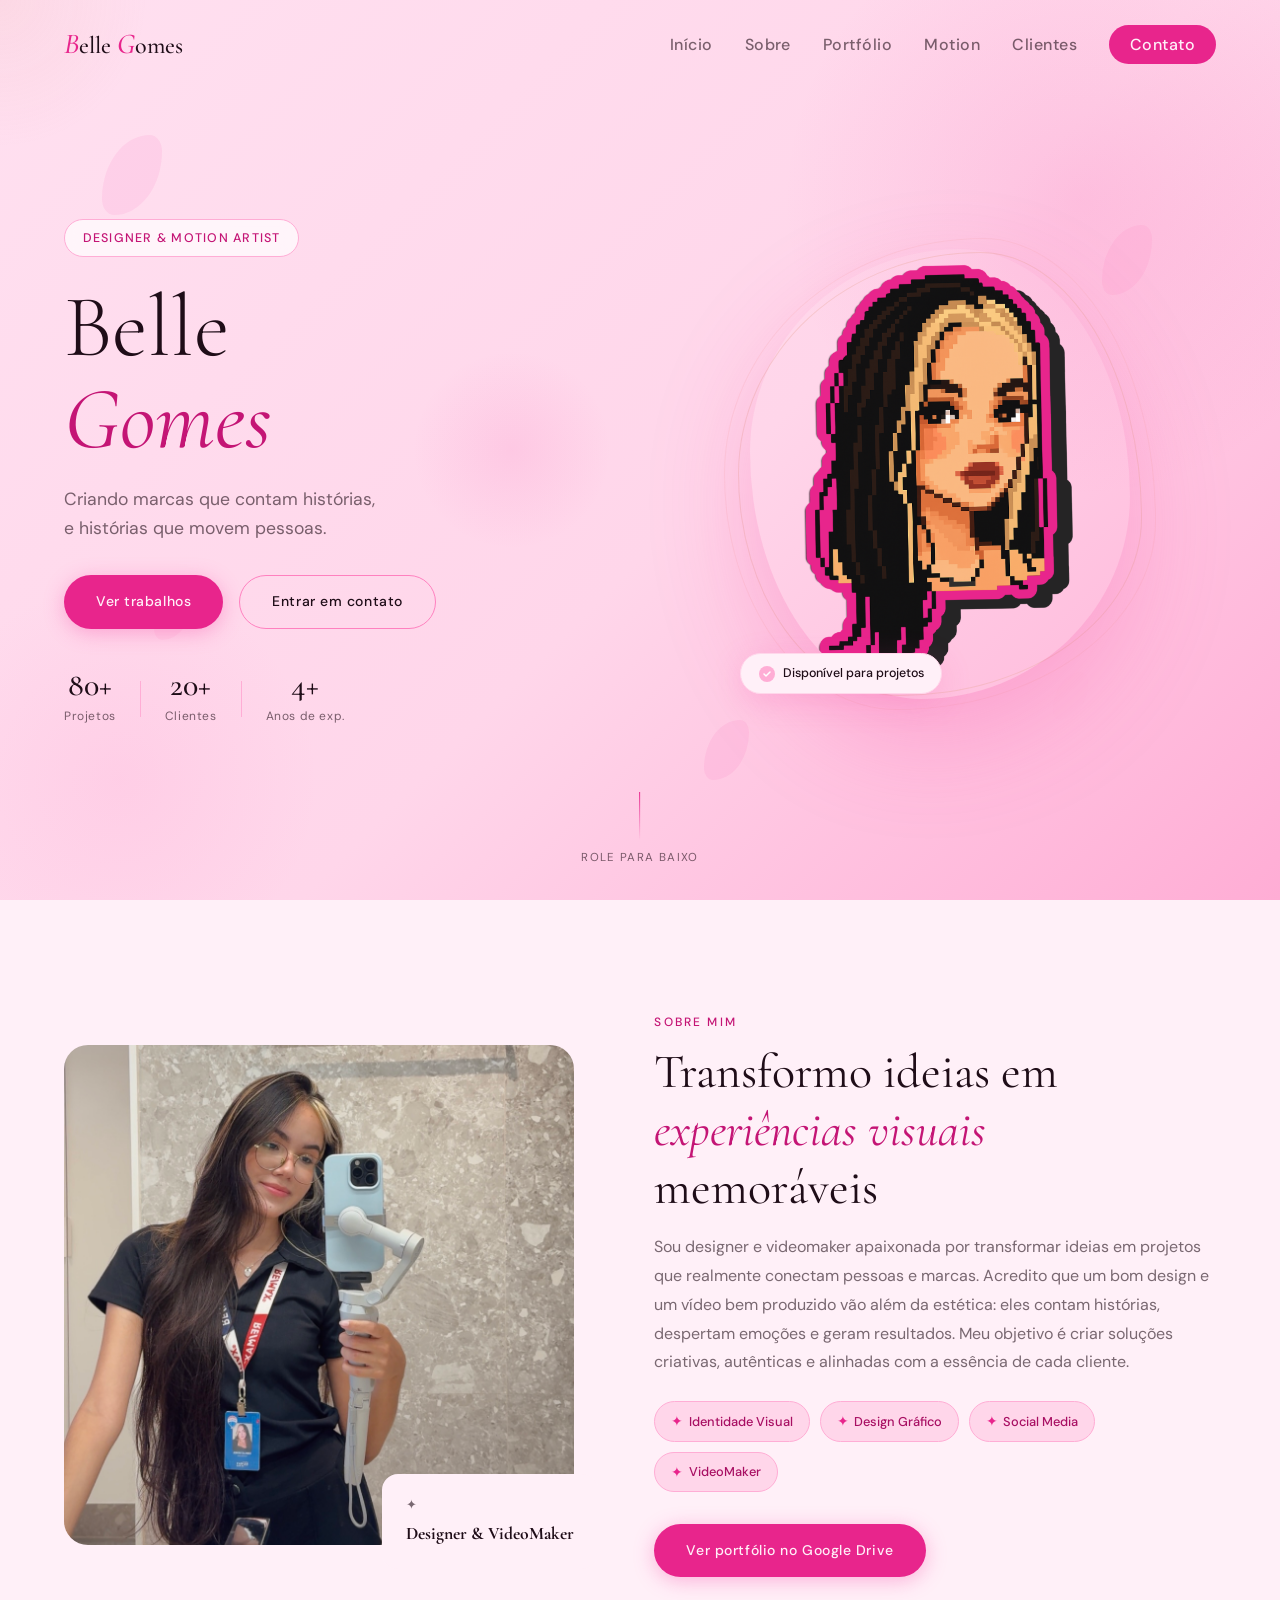
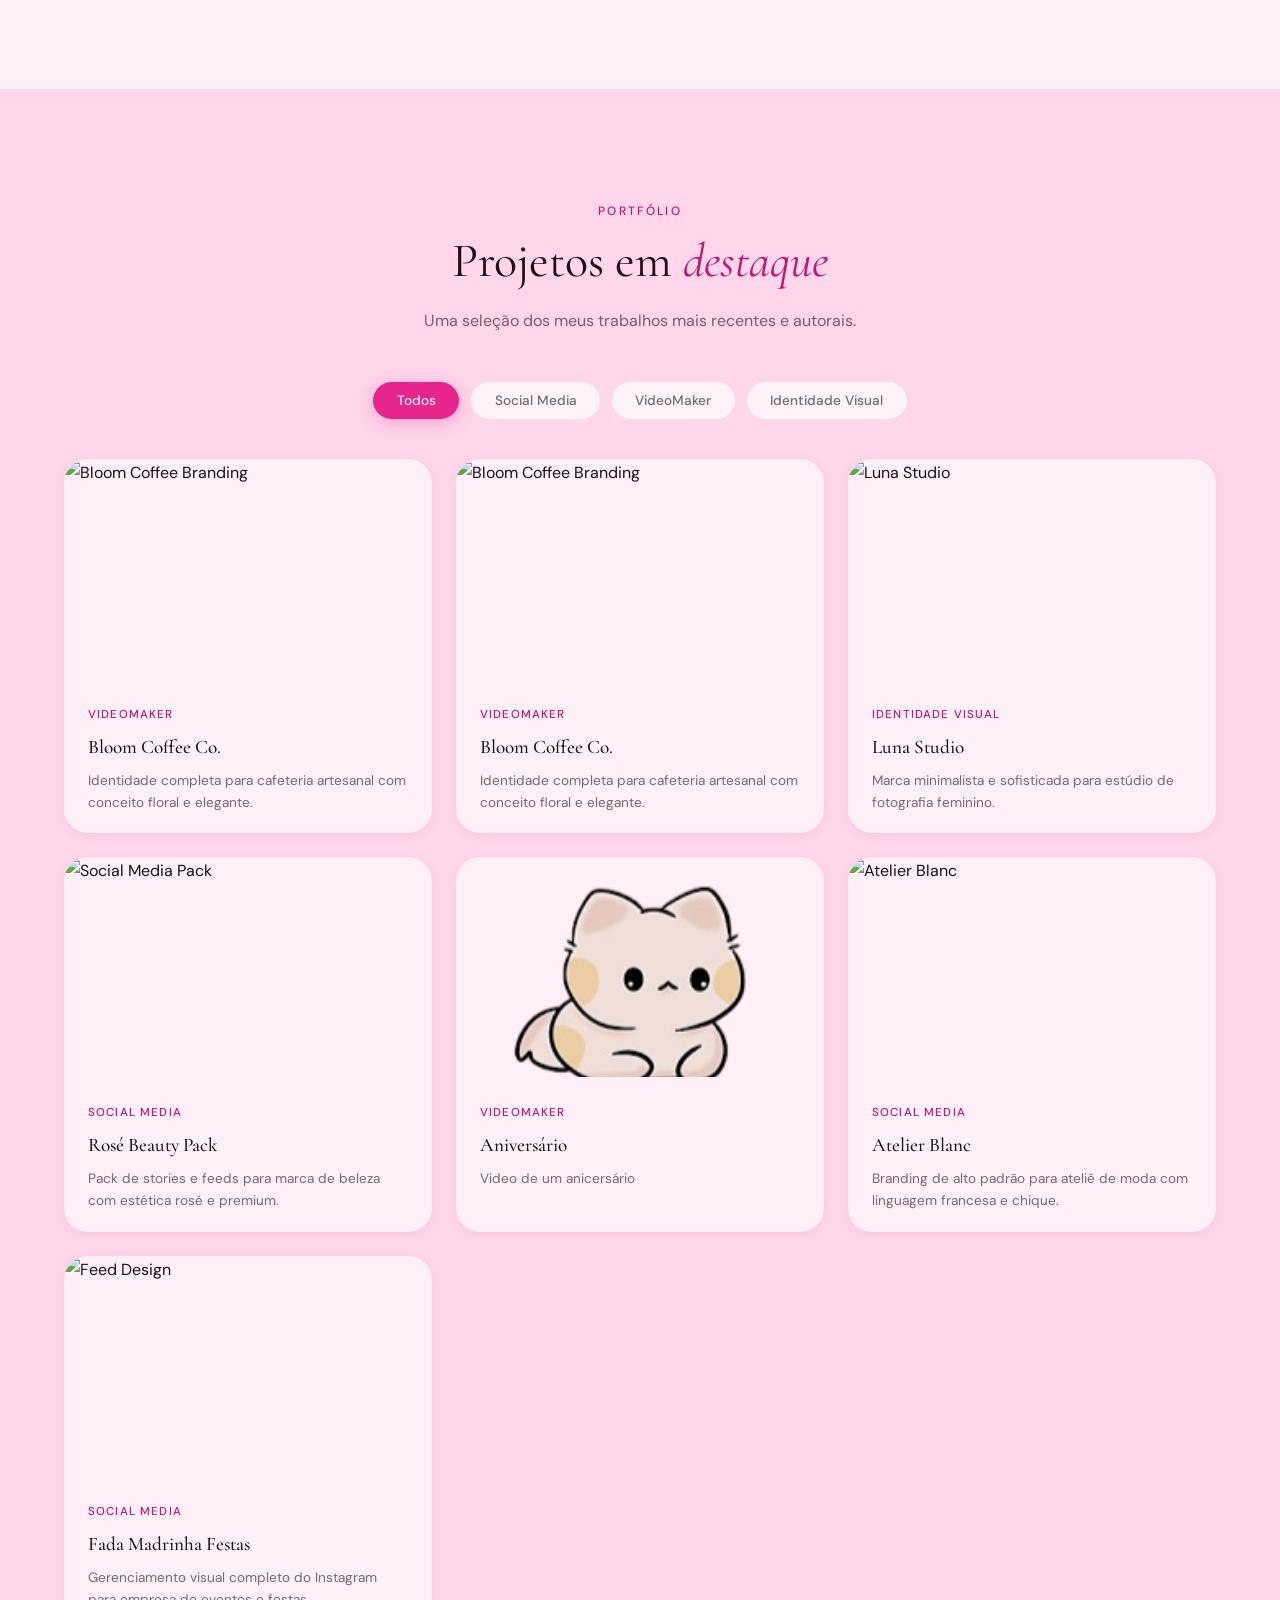
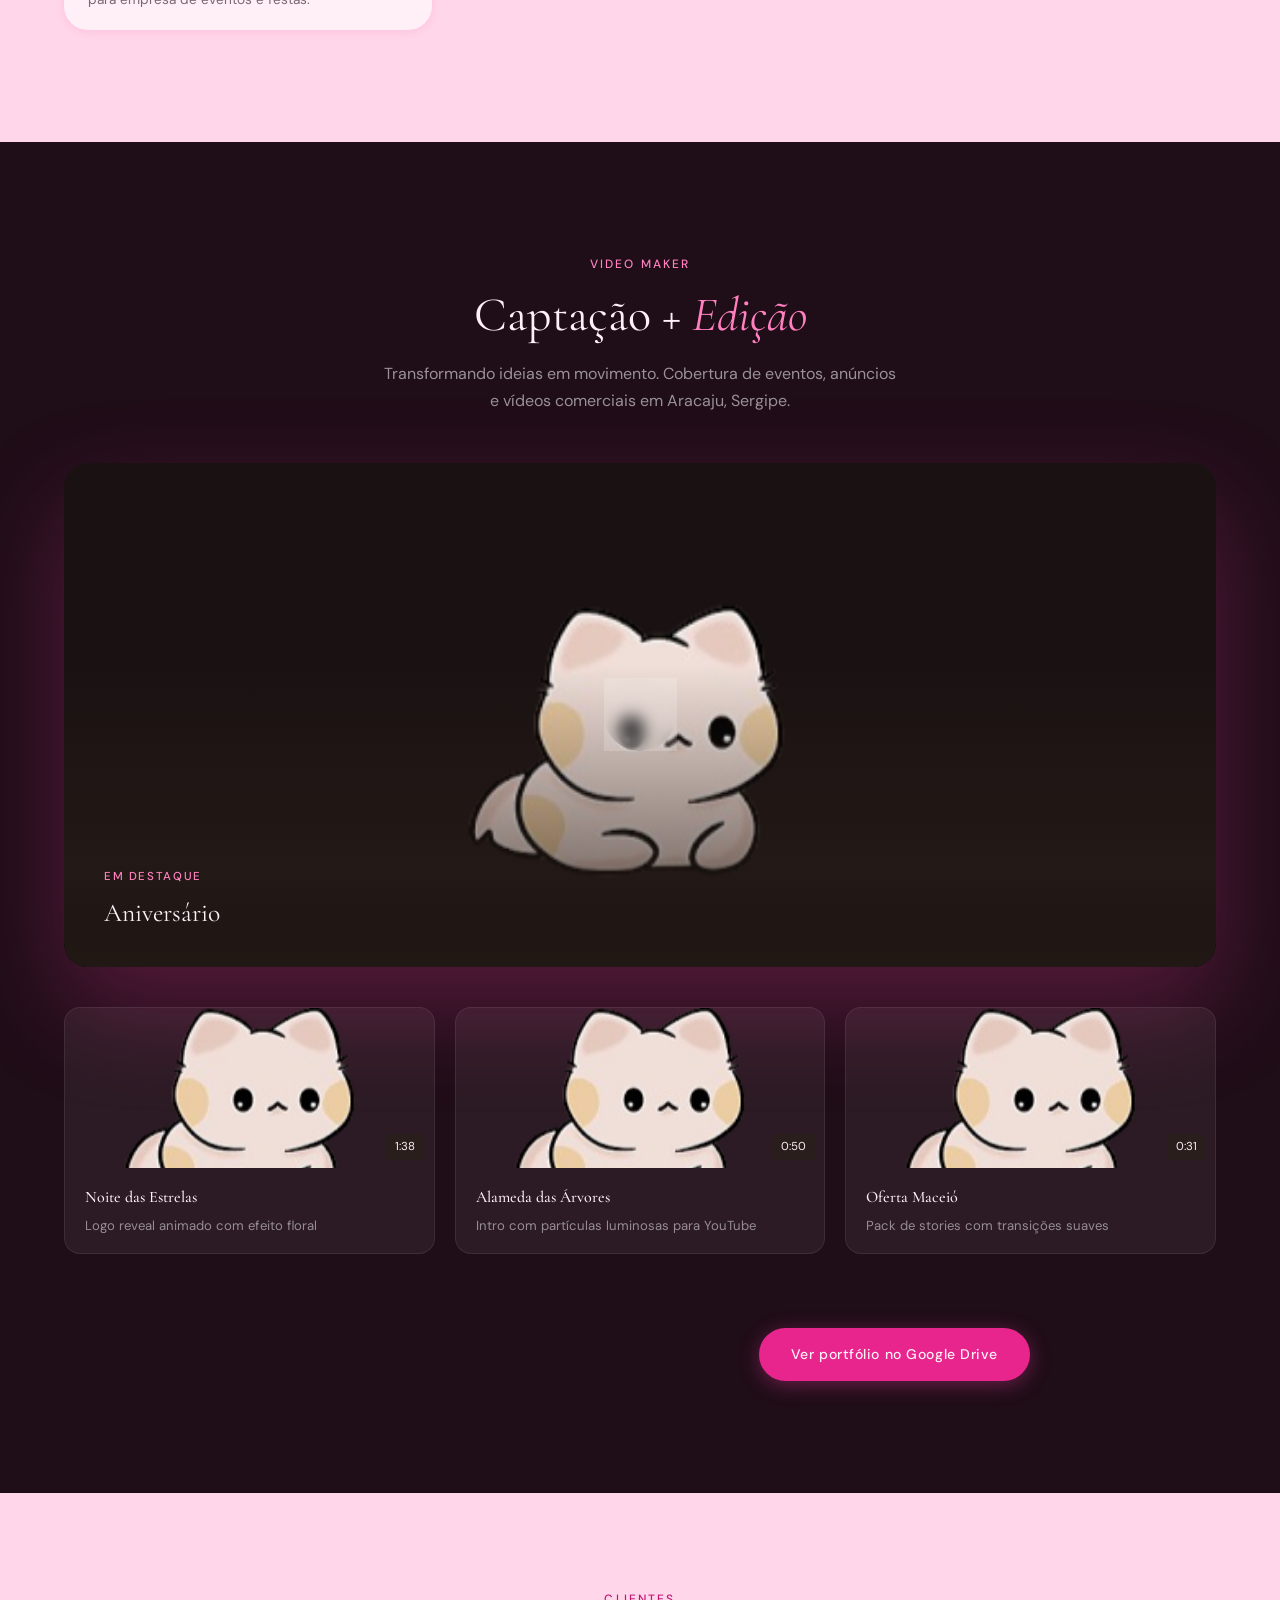
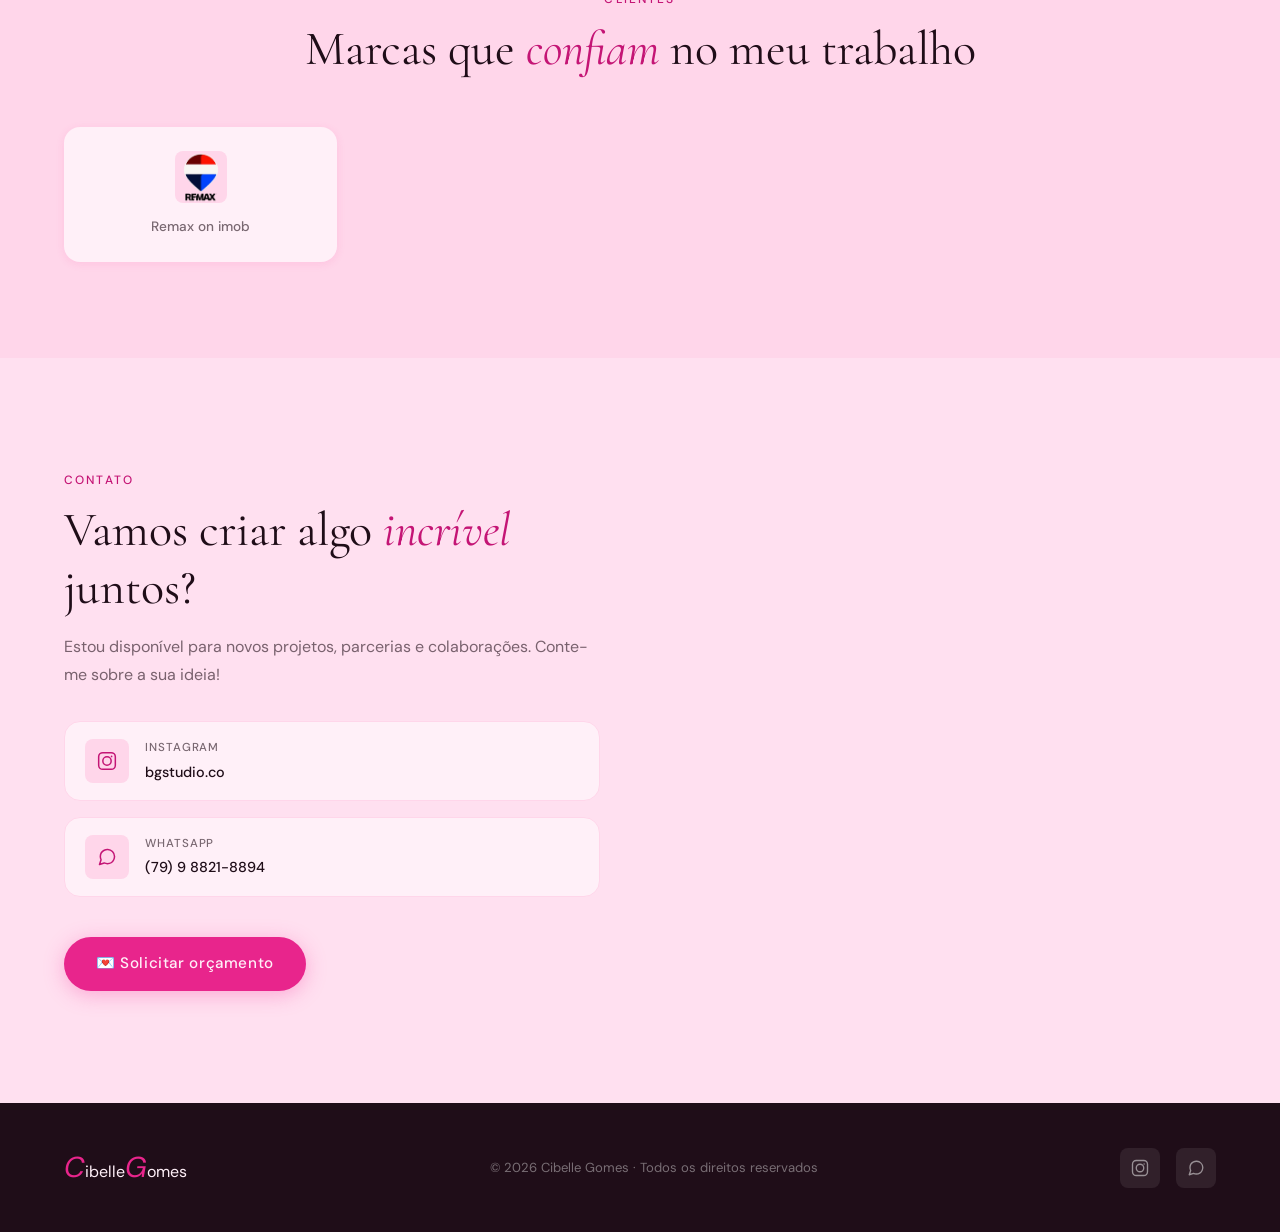
==== commit d1897efd: "Atualização" ====
--- a/index.html
+++ b/index.html
@@ -128,7 +128,7 @@
             <div class="esp-tag"><span>✦</span> Social Media</div>
             <div class="esp-tag"><span>✦</span> VideoMaker</div>
           </div>
-          <a href='https://drive.google.com/drive/folders/1r50ML6rkU6srx0G1vc8RlHDyrKVTONNQ?usp=drive_link' target="_blank" class="btn btn--primary reveal">Ver portfólio no drive</a>
+          <a href='https://drive.google.com/drive/folders/1r50ML6rkU6srx0G1vc8RlHDyrKVTONNQ?usp=drive_link' target="_blank" class="btn btn--primary reveal">Ver portfólio no Google Drive</a>
         </div>
       </div>
     </div>
@@ -353,7 +353,7 @@
   <a href="https://drive.google.com/drive/folders/1r50ML6rkU6srx0G1vc8RlHDyrKVTONNQ?usp=drive_link"
      target="_blank"
      class="btn btn--primary reveal">
-    Ver portfólio no drive
+    Ver portfólio no Google Drive
   </a>
 </div>
 
--- a/style.css
+++ b/style.css
@@ -129,6 +129,7 @@
   display: inline-flex;
   width: fit-content;
   margin-left: 0;
+  
 }
 
 .videos__button {
@@ -1524,9 +1525,14 @@
   .videos__grid { grid-template-columns: repeat(2, 1fr); }
 }
 
+
 @media (max-width: 768px) {
   .nav__links { display: none; }
   .nav__hamburger { display: flex; }
+  .videos__button {
+  justify-content: center;
+  padding-right: 0;
+}
 
   .portfolio__grid { grid-template-columns: 1fr; }
   .galeria__grid { grid-template-columns: repeat(2, 1fr); }
@@ -1548,7 +1554,7 @@
   .contato__deco-inner { padding: 2rem 1.5rem; }
   .modal__content { padding: 1.5rem; }
   .lightbox__prev, .lightbox__next { display: none; }
-}
+} 
 
 .nav__mobile-close {
   display: none;
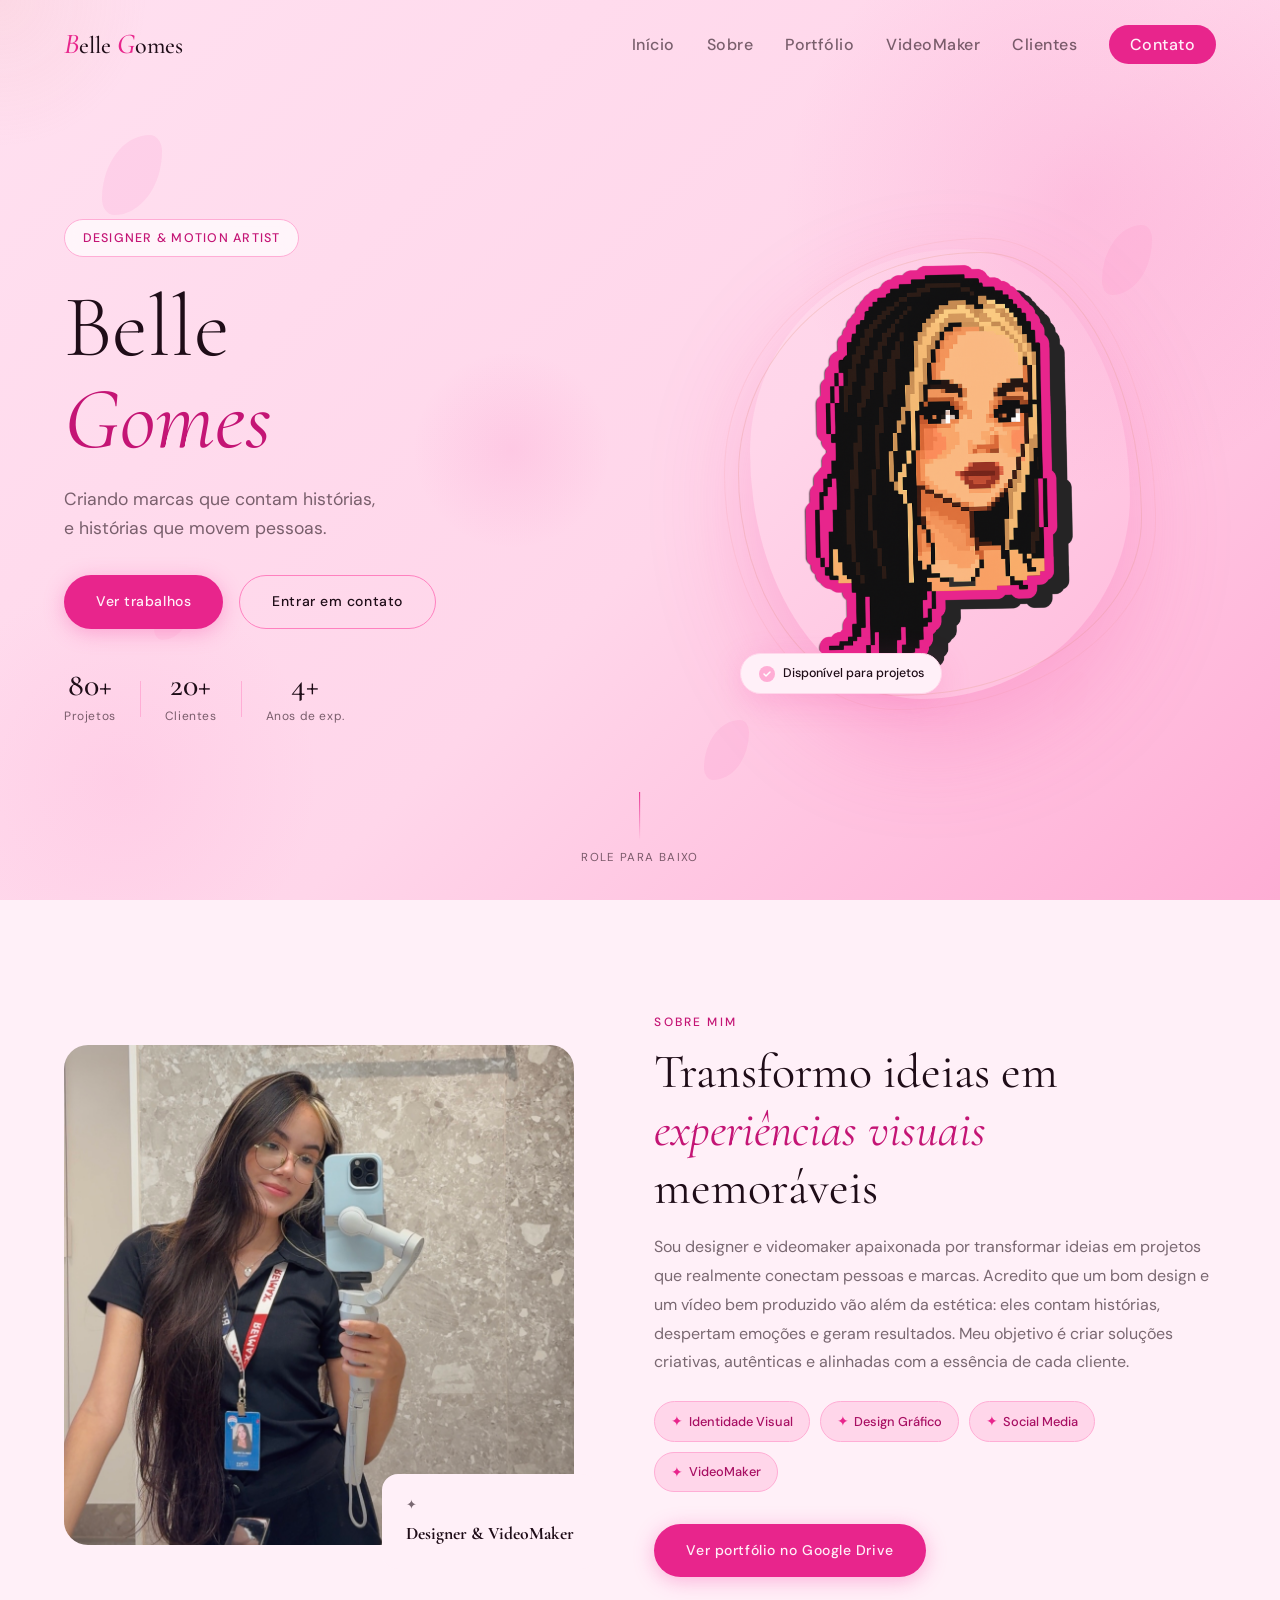
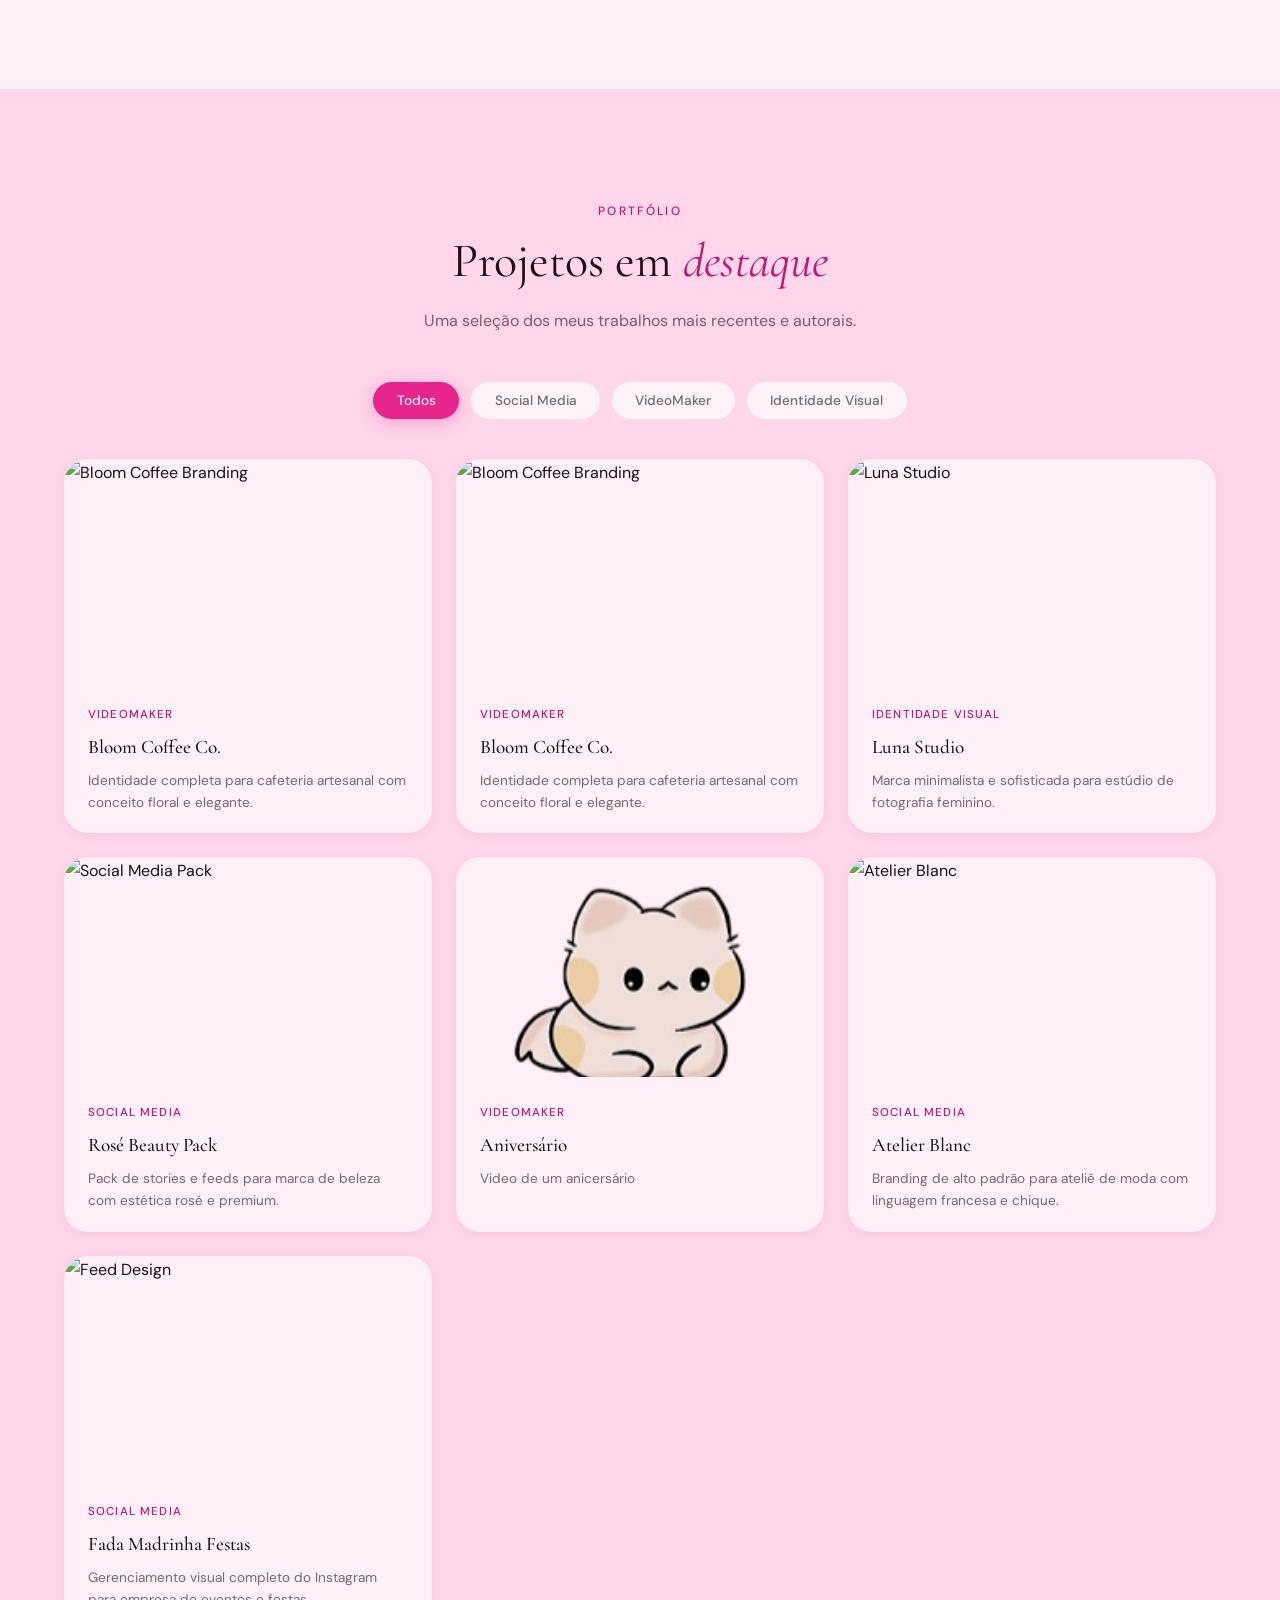
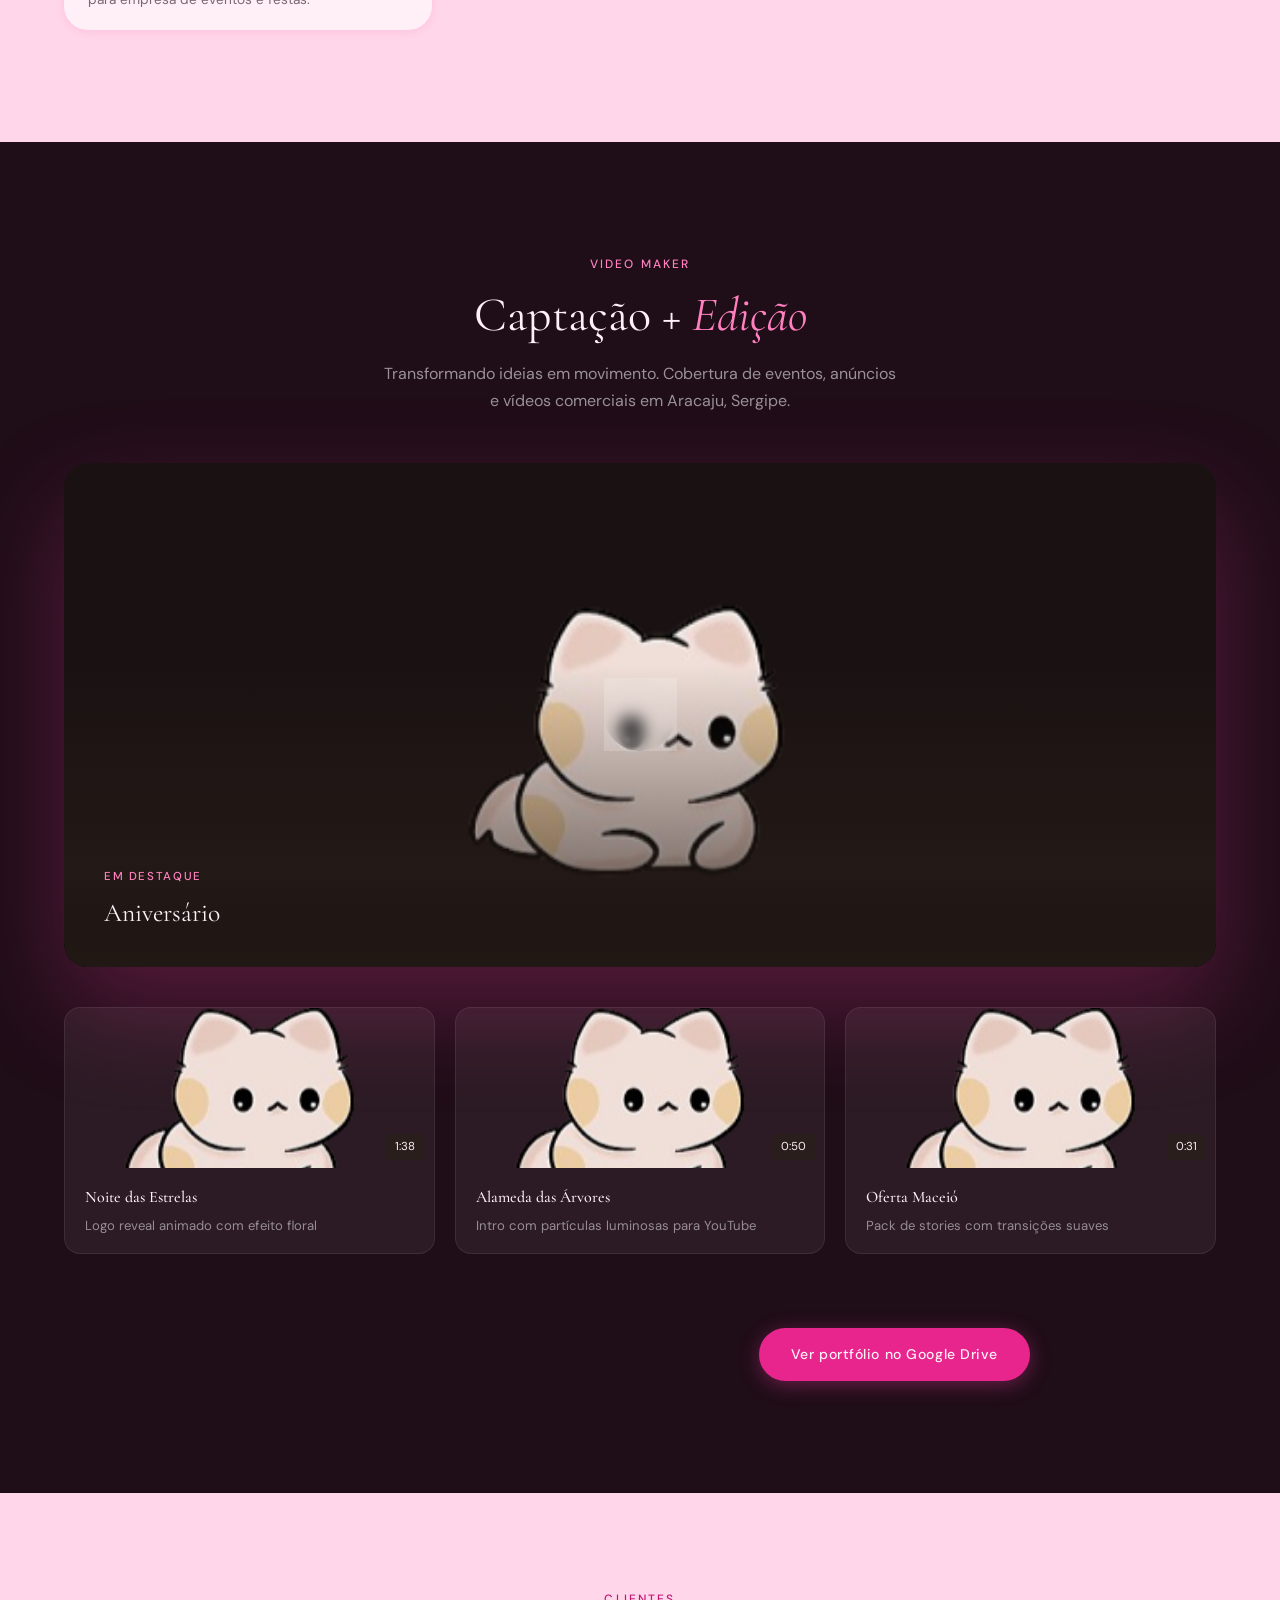
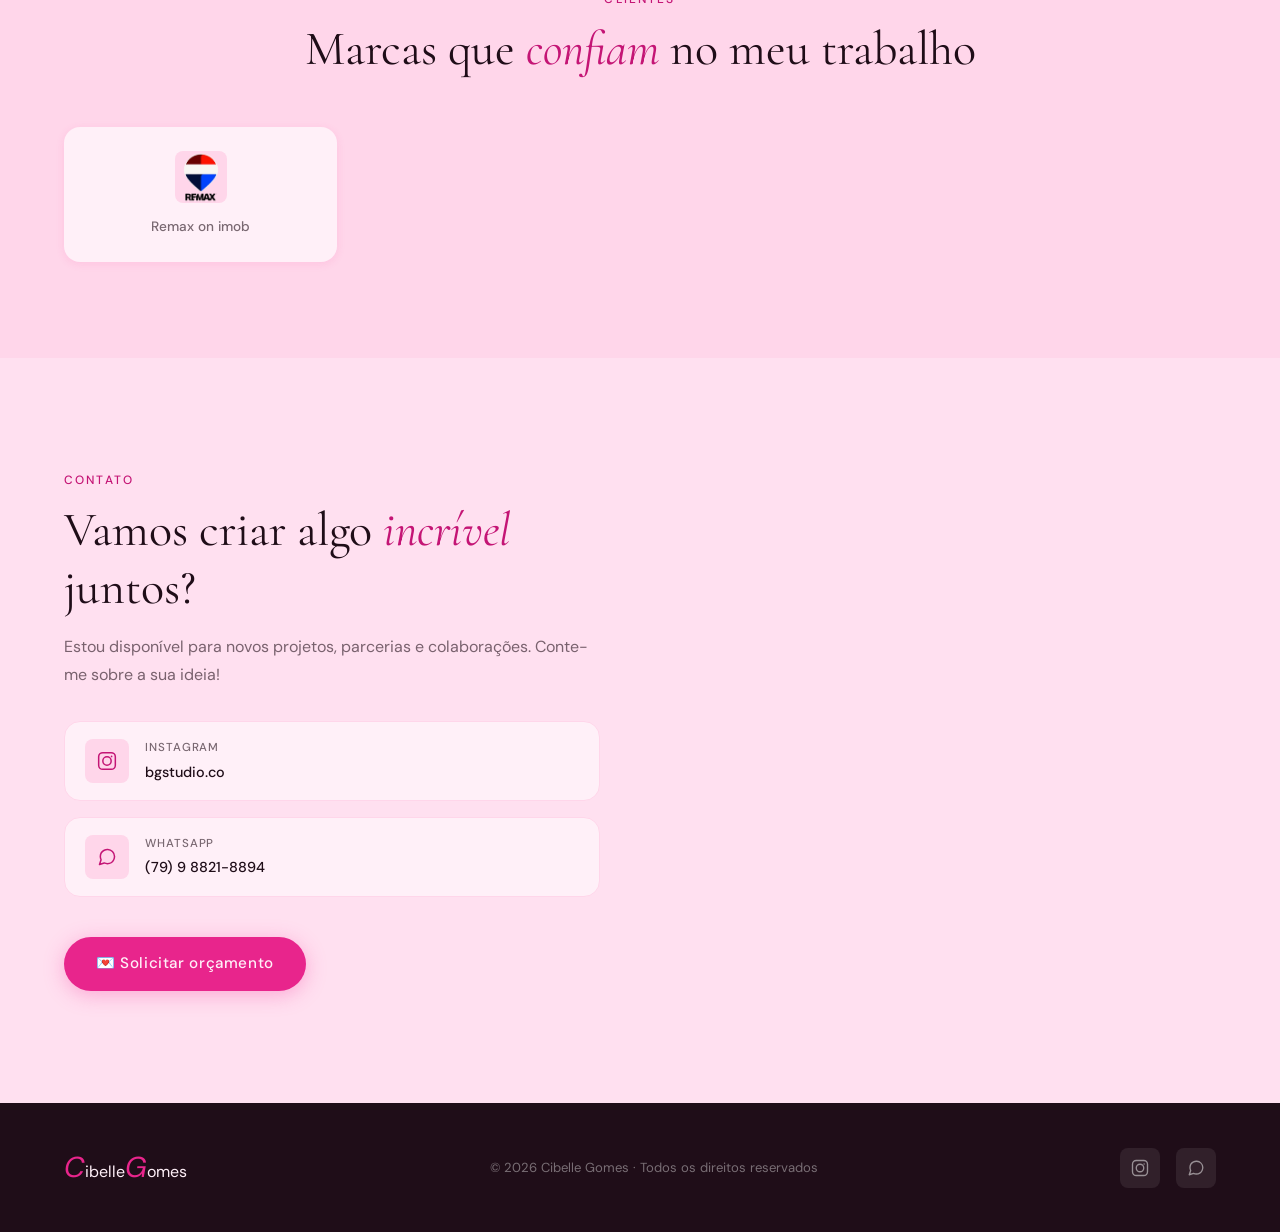
==== commit 2771b0e6: "Atualização" ====
--- a/index.html
+++ b/index.html
@@ -30,7 +30,7 @@
       <li><a href="#home" id="backToTop" class="nav__link">Início</a></li>
       <li><a href="#sobre" class="nav__link">Sobre</a></li>
       <li><a href="#portfolio" class="nav__link">Portfólio</a></li>
-      <li><a href="#videos" class="nav__link">Motion</a></li>
+      <li><a href="#videos" class="nav__link">VideoMaker</a></li>
       <li><a href="#clientes" class="nav__link">Clientes</a></li>
       <li><a href="#contato" class="nav__link nav__link--cta">Contato</a></li>
     </ul>
@@ -153,6 +153,7 @@
       <div class="portfolio__grid" id="portfolioGrid">
 
         <div class="project-card reveal" data-category="social" data-project="0">
+          <button class="nav__mobile-close" id="navMobileClose">✕</button>
           <div class="project-card__img-wrap">
             <img src="título"
               alt="Bloom Coffee Branding" class="project-card__img" />
@@ -169,6 +170,7 @@
         </div>
 
          <div class="project-card reveal" data-category="social" data-project="0">
+          <button class="nav__mobile-close" id="navMobileClose">✕</button>
           <div class="project-card__img-wrap">
             <img src="título"
               alt="Bloom Coffee Branding" class="project-card__img" />
@@ -185,6 +187,7 @@
         </div>
 
         <div class="project-card reveal" data-category="social" data-project="1">
+          <button class="nav__mobile-close" id="navMobileClose">✕</button>
           <div class="project-card__img-wrap">
             <img src="https://images.unsplash.com/photo-1561070791-2526d30994b5?w=600&q=80" alt="Luna Studio"
               class="project-card__img" />
@@ -200,6 +203,7 @@
         </div>
 
         <div class="project-card reveal" data-category="maker" data-project="2">
+          <button class="nav__mobile-close" id="navMobileClose">✕</button>
           <div class="project-card__img-wrap">
             <img src="https://images.unsplash.com/photo-1611532736597-de2d4265fba3?w=600&q=80" alt="Social Media Pack"
               class="project-card__img" />
@@ -215,6 +219,7 @@
         </div>
 
         <div class="project-card reveal" data-category="maker" data-project="3">
+          <button class="nav__mobile-close" id="navMobileClose">✕</button>
           <div class="project-card__img-wrap">
             <img src="imagens/IconCat.png" alt="Motion Reel"
               class="project-card__img" />
@@ -230,6 +235,7 @@
         </div>
 
         <div class="project-card reveal" data-category="maker" data-project="4">
+          <button class="nav__mobile-close" id="navMobileClose">✕</button>
           <div class="project-card__img-wrap">
             <img src="https://images.unsplash.com/photo-1588345921523-c2dcdb7f1dcd?w=600&q=80" alt="Atelier Blanc"
               class="project-card__img" />
@@ -247,6 +253,7 @@
         </div>
 
         <div class="project-card reveal" data-category="identidade" data-project="5">
+          <button class="nav__mobile-close" id="navMobileClose">✕</button>
           <div class="project-card__img-wrap">
             <img src="https://images.unsplash.com/photo-1533750349088-cd871a92f312?w=600&q=80" alt="Feed Design"
               class="project-card__img" />
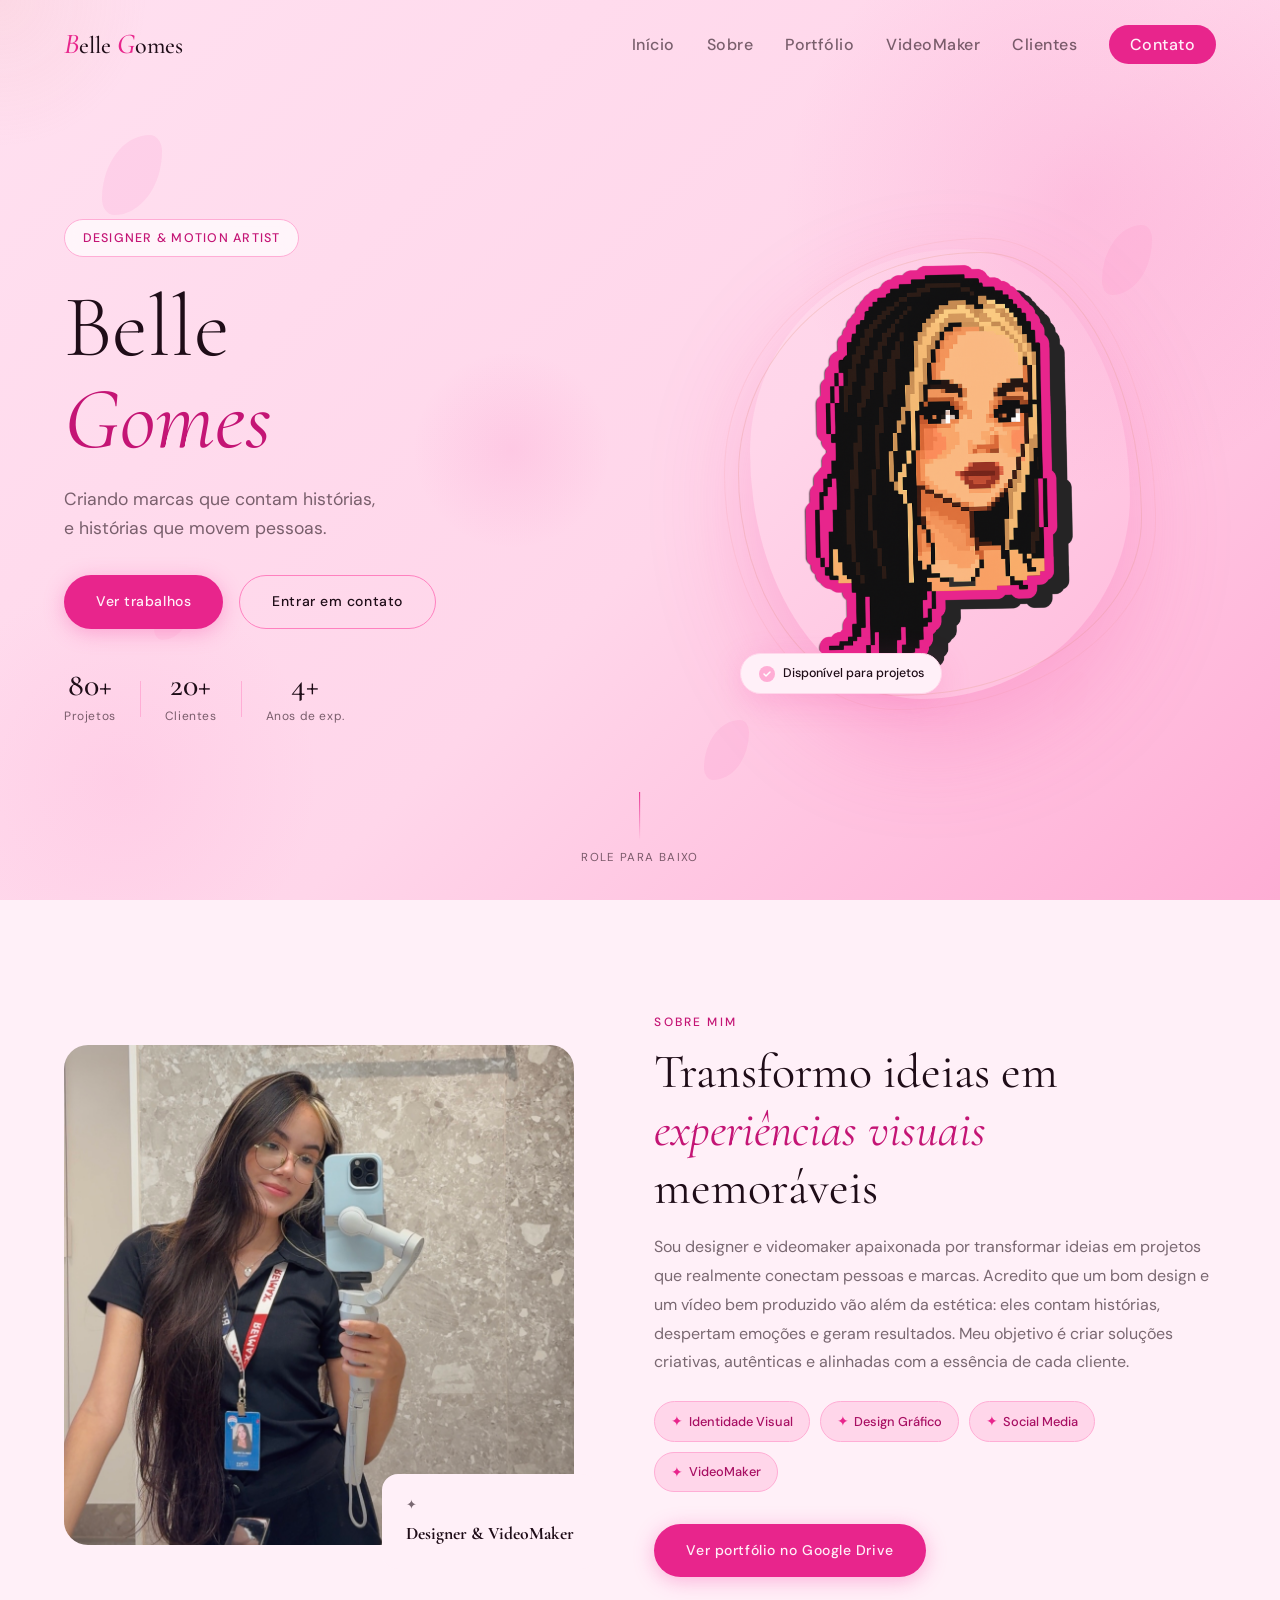
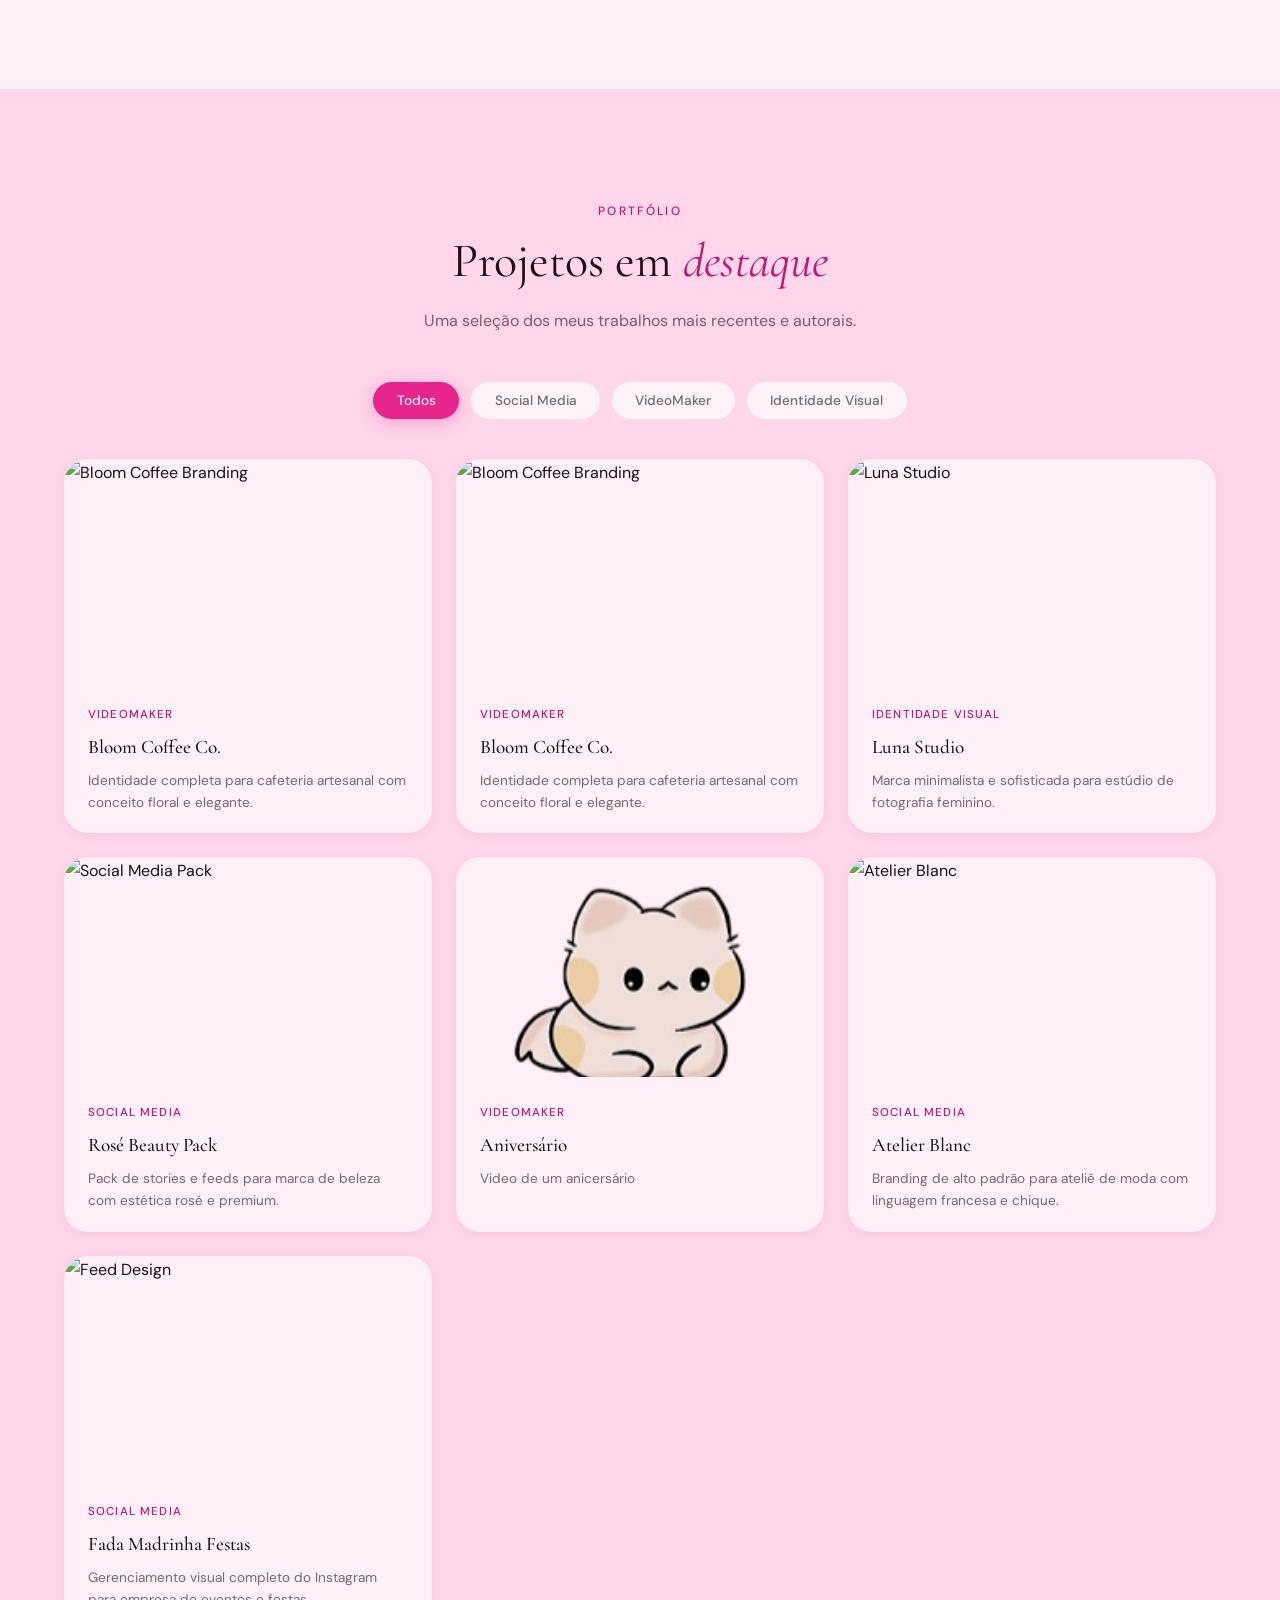
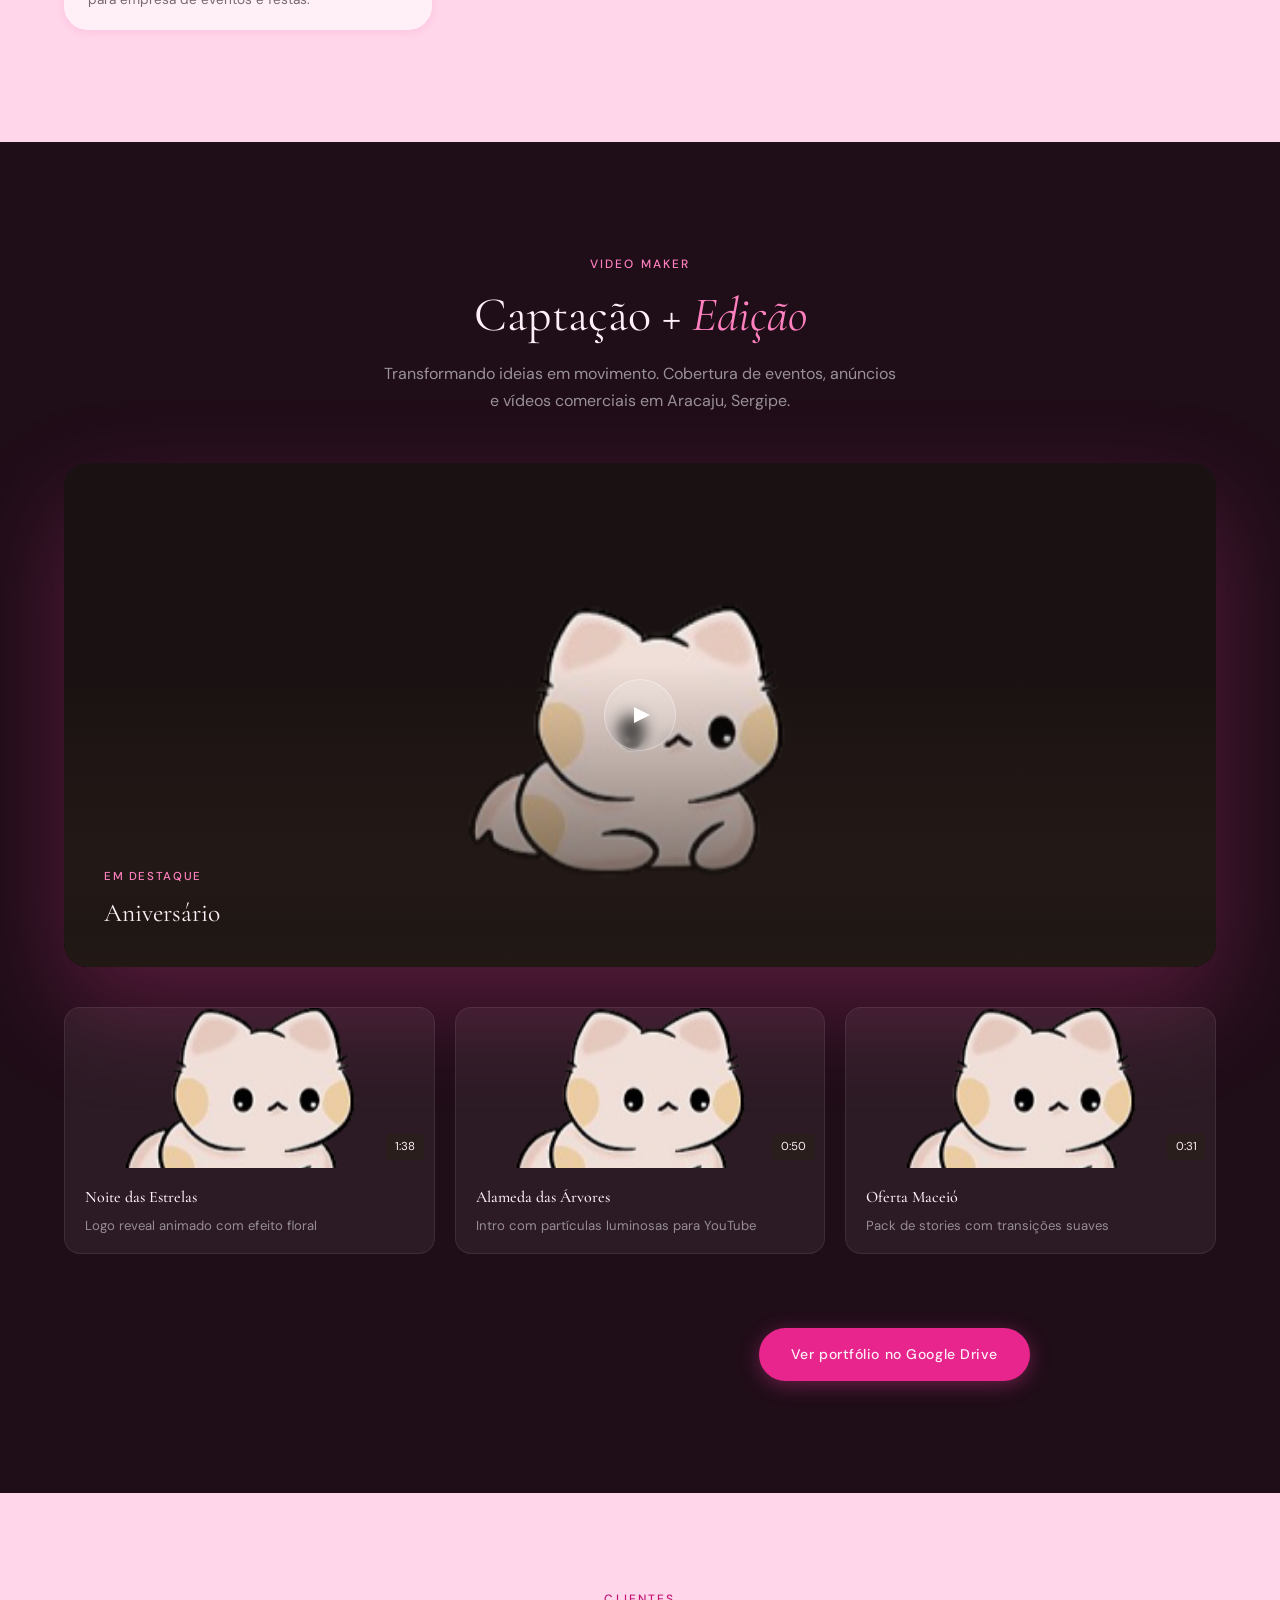
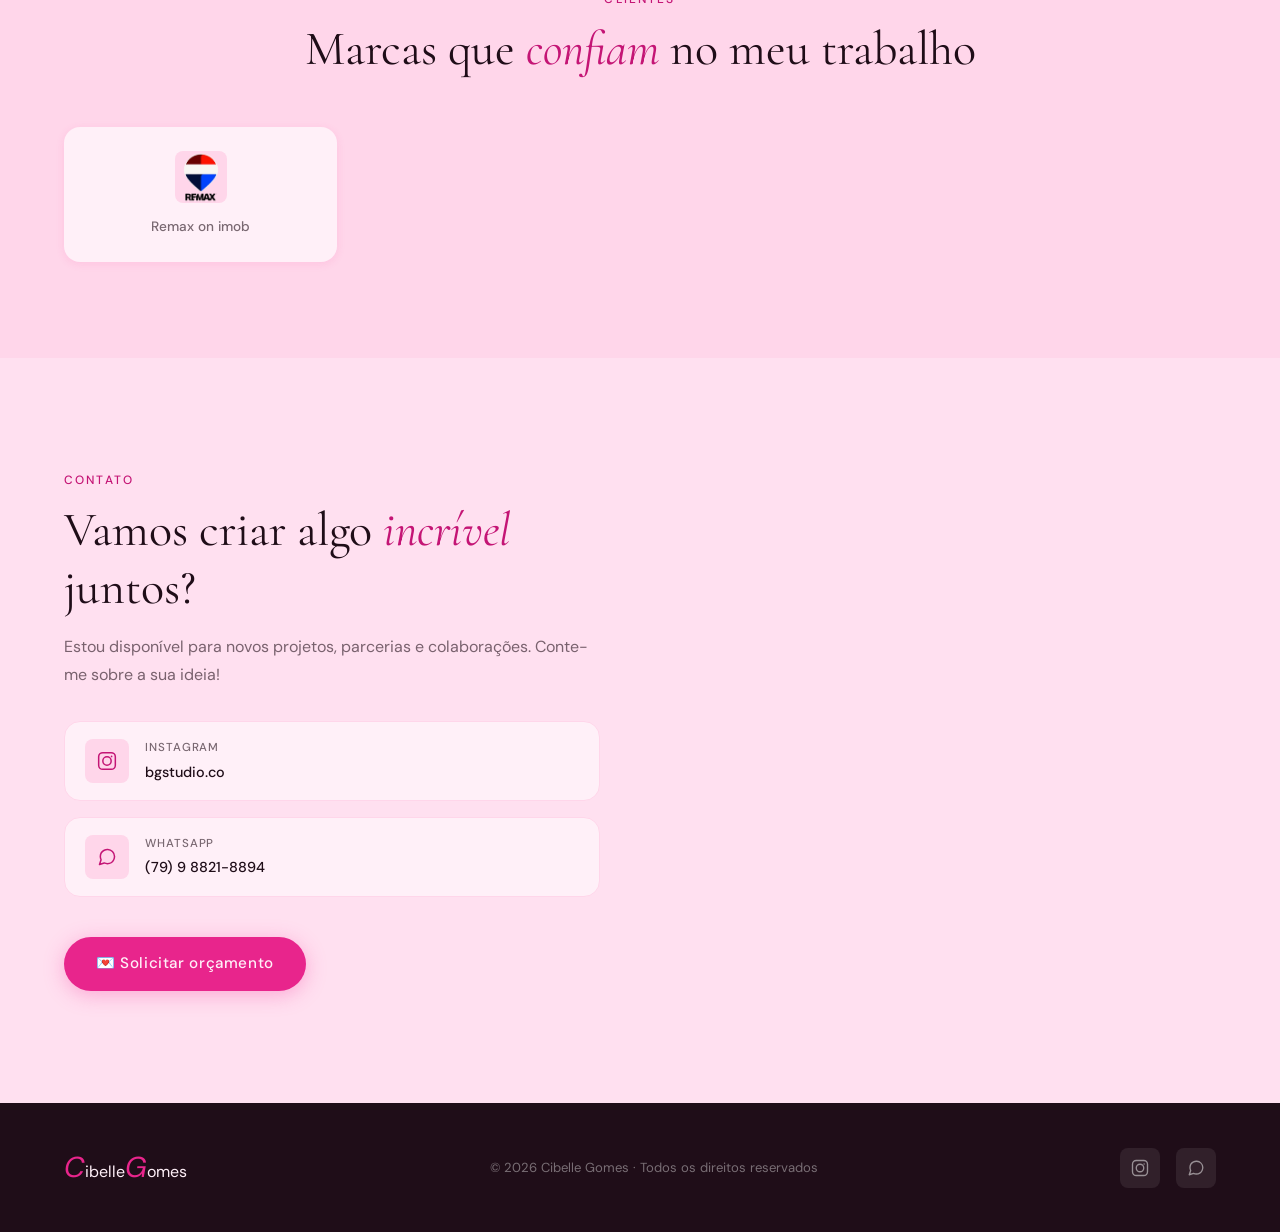
==== commit c0c5bcbf: "Atualização" ====
--- a/index.html
+++ b/index.html
@@ -153,7 +153,6 @@
       <div class="portfolio__grid" id="portfolioGrid">
 
         <div class="project-card reveal" data-category="social" data-project="0">
-          <button class="nav__mobile-close" id="navMobileClose">✕</button>
           <div class="project-card__img-wrap">
             <img src="título"
               alt="Bloom Coffee Branding" class="project-card__img" />
@@ -169,8 +168,7 @@
           </div>
         </div>
 
-         <div class="project-card reveal" data-category="social" data-project="0">
-          <button class="nav__mobile-close" id="navMobileClose">✕</button>
+        <div class="project-card reveal" data-category="social" data-project="0">
           <div class="project-card__img-wrap">
             <img src="título"
               alt="Bloom Coffee Branding" class="project-card__img" />
@@ -187,7 +185,6 @@
         </div>
 
         <div class="project-card reveal" data-category="social" data-project="1">
-          <button class="nav__mobile-close" id="navMobileClose">✕</button>
           <div class="project-card__img-wrap">
             <img src="https://images.unsplash.com/photo-1561070791-2526d30994b5?w=600&q=80" alt="Luna Studio"
               class="project-card__img" />
@@ -203,7 +200,6 @@
         </div>
 
         <div class="project-card reveal" data-category="maker" data-project="2">
-          <button class="nav__mobile-close" id="navMobileClose">✕</button>
           <div class="project-card__img-wrap">
             <img src="https://images.unsplash.com/photo-1611532736597-de2d4265fba3?w=600&q=80" alt="Social Media Pack"
               class="project-card__img" />
@@ -219,7 +215,6 @@
         </div>
 
         <div class="project-card reveal" data-category="maker" data-project="3">
-          <button class="nav__mobile-close" id="navMobileClose">✕</button>
           <div class="project-card__img-wrap">
             <img src="imagens/IconCat.png" alt="Motion Reel"
               class="project-card__img" />
@@ -235,7 +230,6 @@
         </div>
 
         <div class="project-card reveal" data-category="maker" data-project="4">
-          <button class="nav__mobile-close" id="navMobileClose">✕</button>
           <div class="project-card__img-wrap">
             <img src="https://images.unsplash.com/photo-1588345921523-c2dcdb7f1dcd?w=600&q=80" alt="Atelier Blanc"
               class="project-card__img" />
@@ -253,7 +247,6 @@
         </div>
 
         <div class="project-card reveal" data-category="identidade" data-project="5">
-          <button class="nav__mobile-close" id="navMobileClose">✕</button>
           <div class="project-card__img-wrap">
             <img src="https://images.unsplash.com/photo-1533750349088-cd871a92f312?w=600&q=80" alt="Feed Design"
               class="project-card__img" />
--- a/style.css
+++ b/style.css
@@ -1570,6 +1570,7 @@
   align-items: center;
   justify-content: center;
   transition: var(--transition);
+  z-index: 9998;
 }
 
 .nav__links.mobile-open .nav__mobile-close {
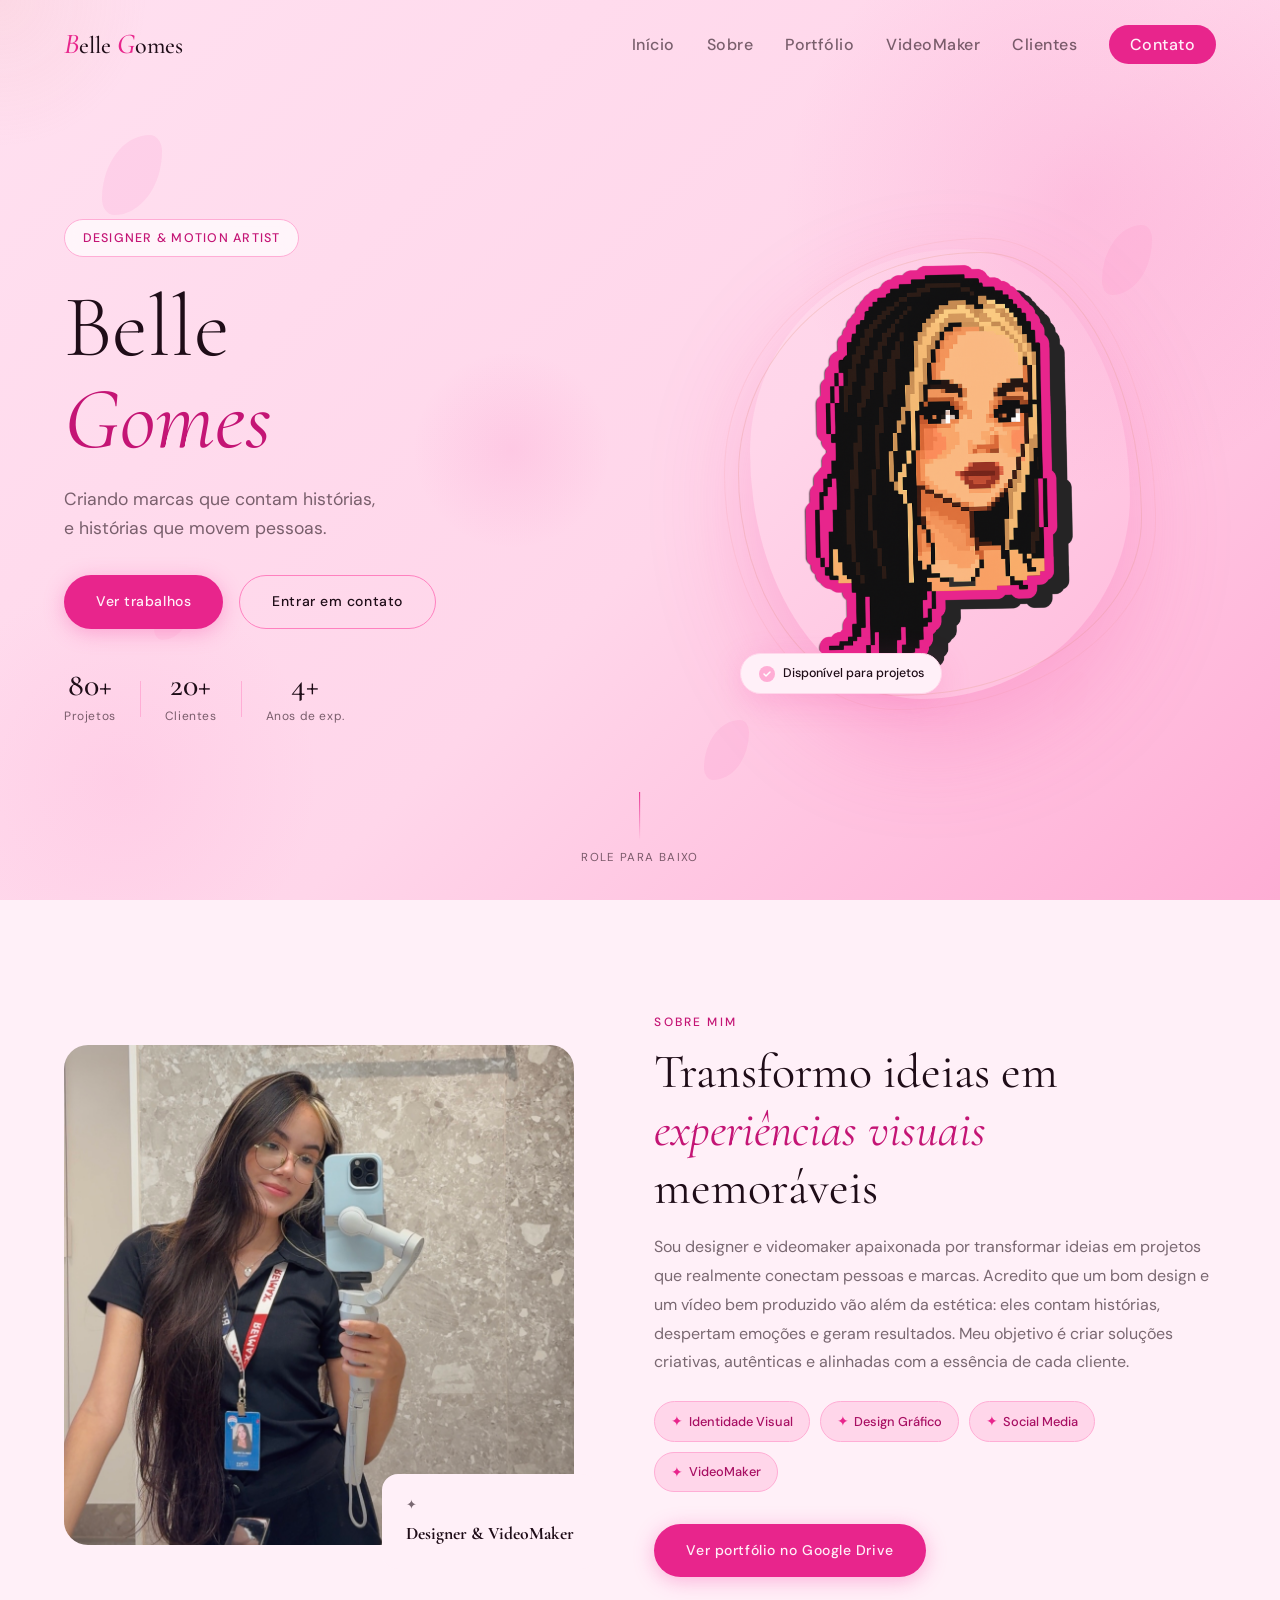
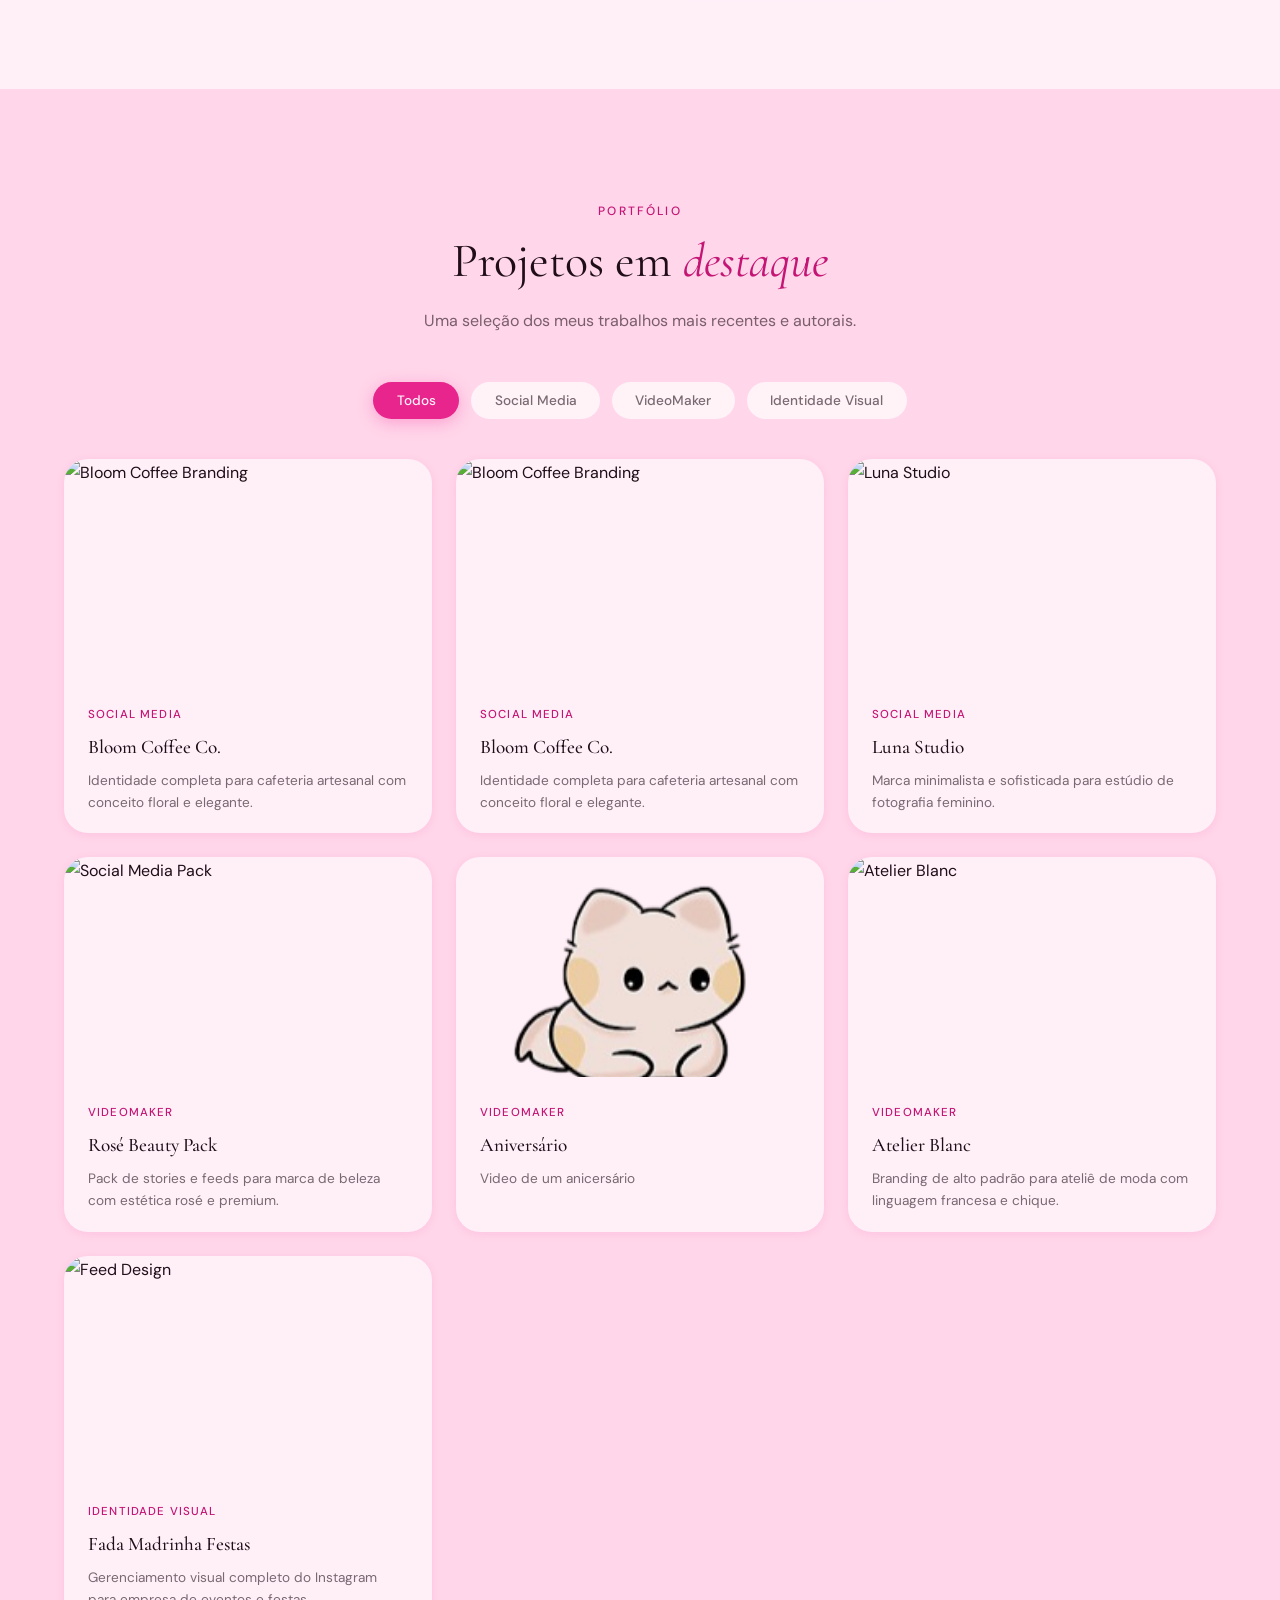
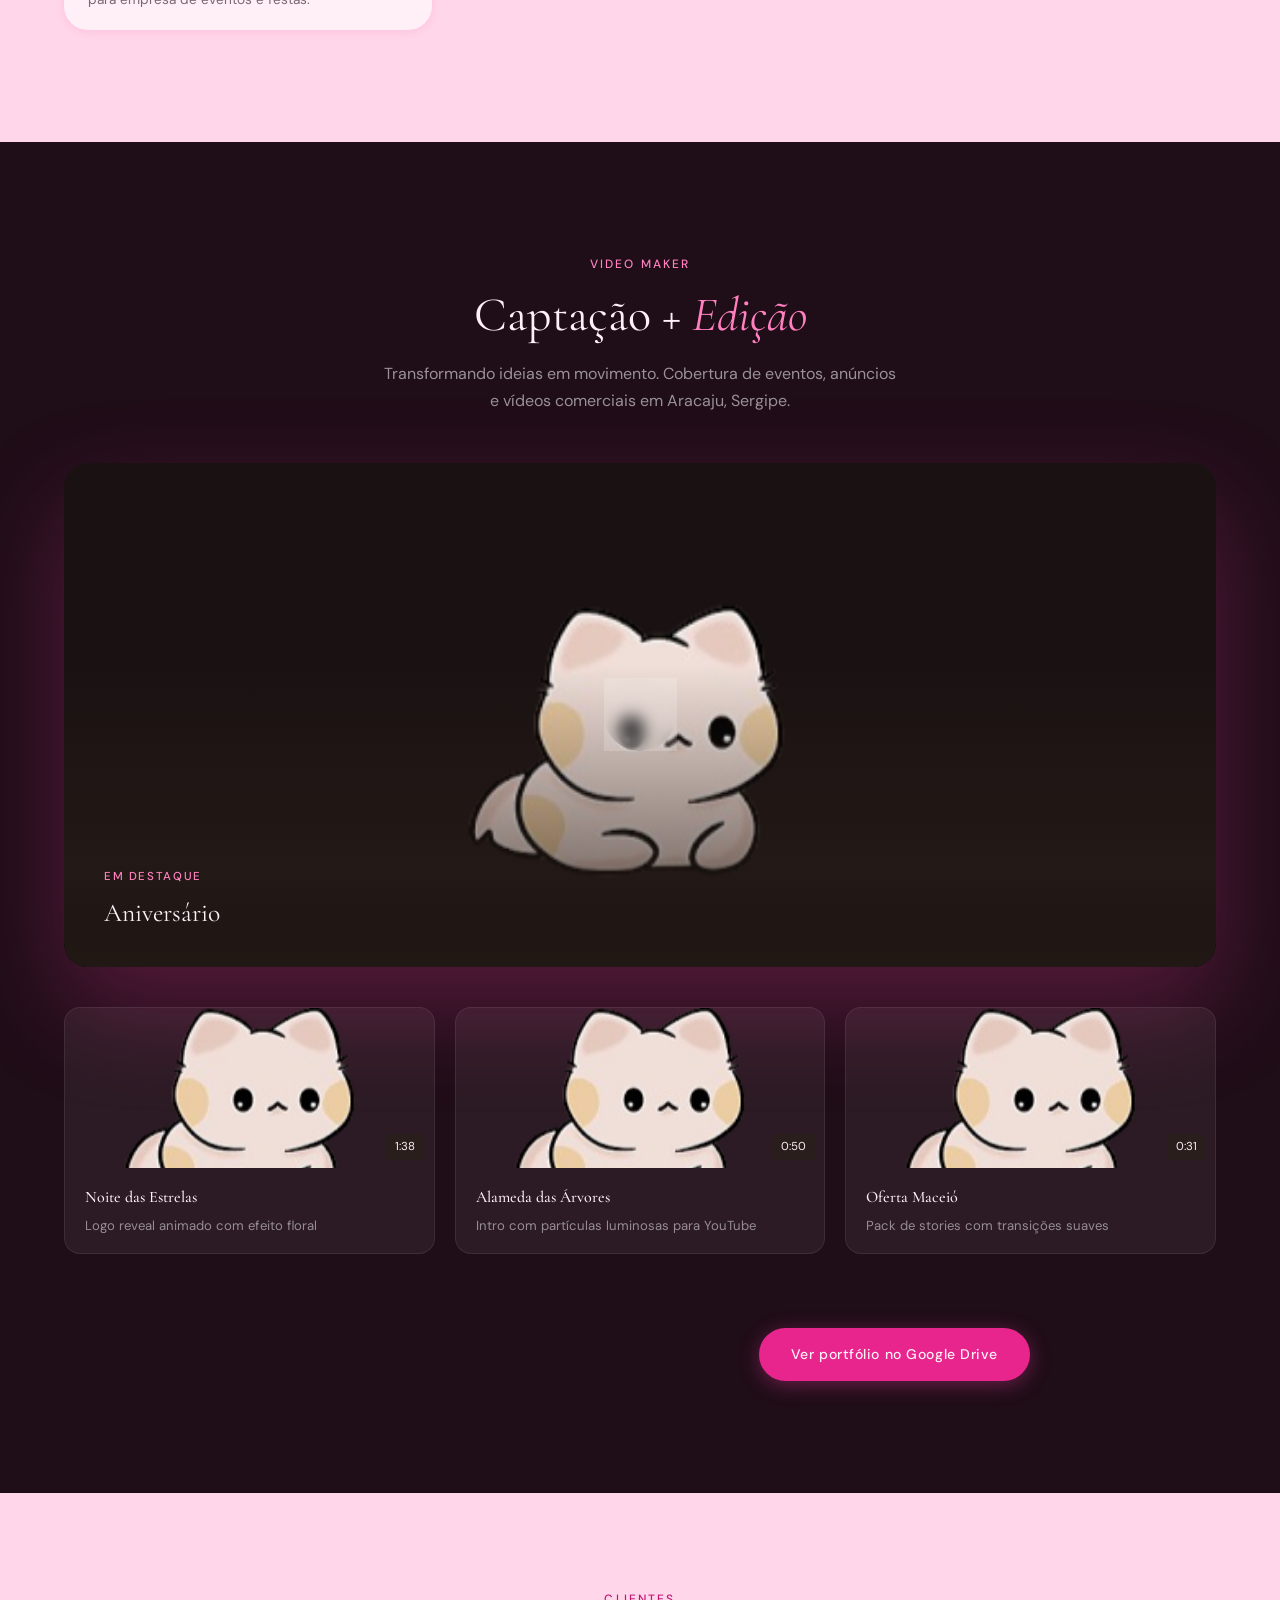
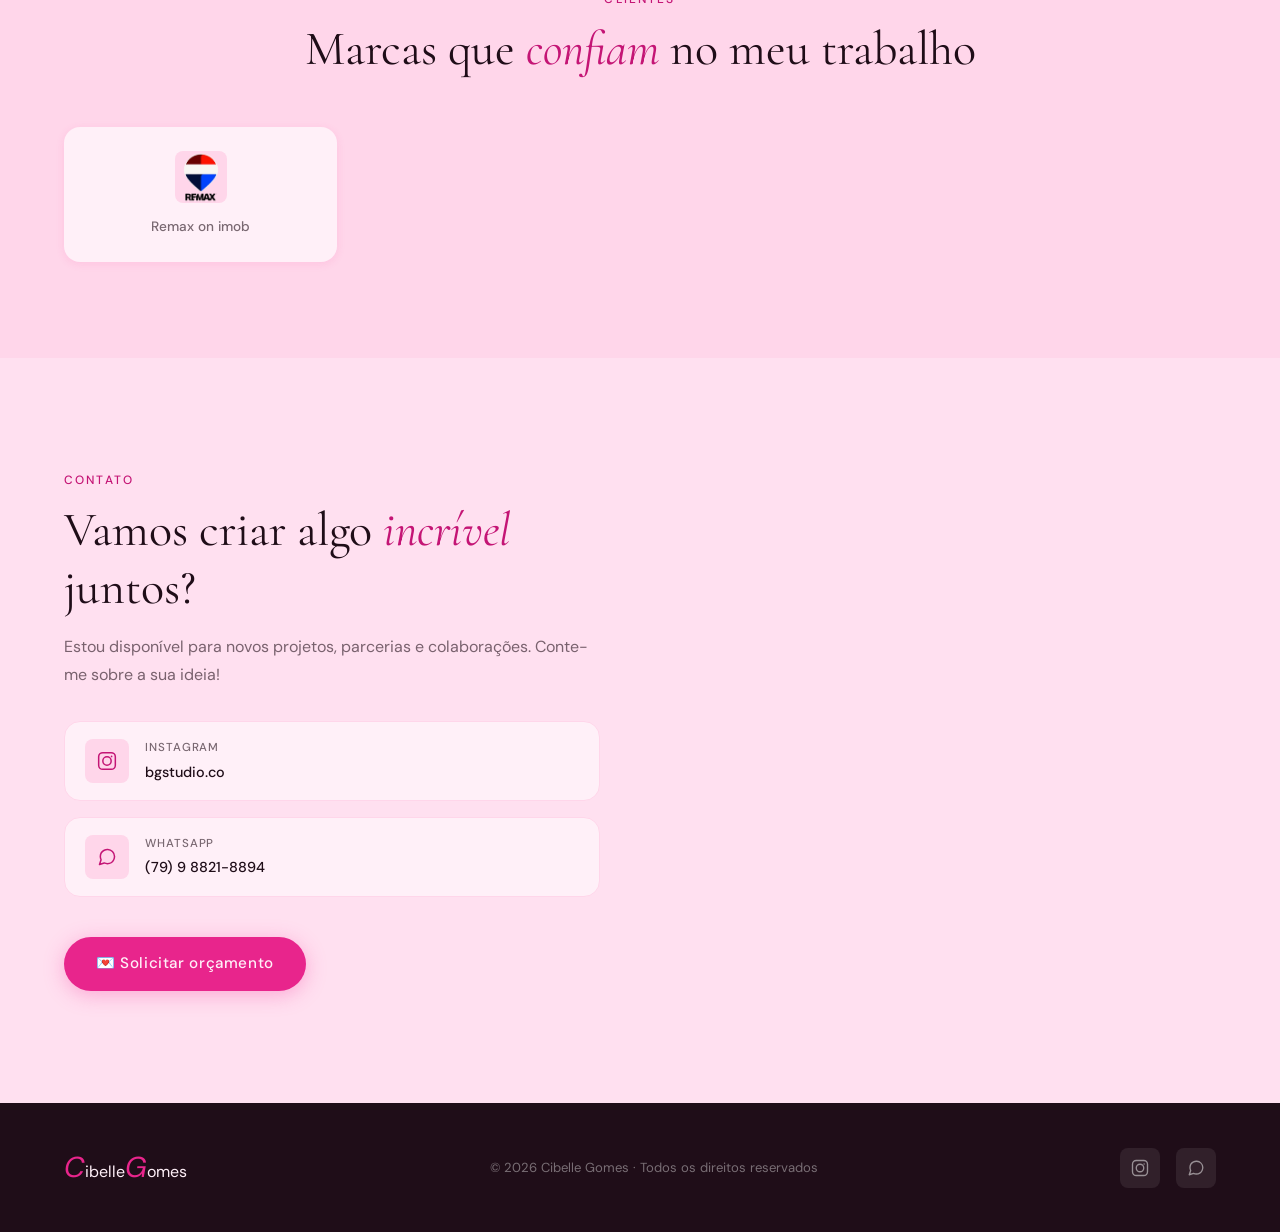
==== commit 04998089: "Atualização" ====
--- a/index.html
+++ b/index.html
@@ -154,14 +154,14 @@
 
         <div class="project-card reveal" data-category="social" data-project="0">
           <div class="project-card__img-wrap">
-            <img src="título"
+            <img src="FOTOAQUI"
               alt="Bloom Coffee Branding" class="project-card__img" />
             <div class="project-card__overlay">
               <button class="project-card__btn">Ver projeto</button>
             </div>
           </div>
           <div class="project-card__info">
-            <span class="project-card__cat">VideoMaker</span>
+            <span class="project-card__cat">Social Media</span>
             <h3 class="project-card__title">Bloom Coffee Co.</h3>
             <p class="project-card__desc">Identidade completa para cafeteria artesanal com conceito floral e elegante.
             </p>
@@ -170,14 +170,14 @@
 
         <div class="project-card reveal" data-category="social" data-project="0">
           <div class="project-card__img-wrap">
-            <img src="título"
+            <img src="FOTOAQUI"
               alt="Bloom Coffee Branding" class="project-card__img" />
             <div class="project-card__overlay">
               <button class="project-card__btn">Ver projeto</button>
             </div>
           </div>
           <div class="project-card__info">
-            <span class="project-card__cat">VideoMaker</span>
+            <span class="project-card__cat">Social Media</span>
             <h3 class="project-card__title">Bloom Coffee Co.</h3>
             <p class="project-card__desc">Identidade completa para cafeteria artesanal com conceito floral e elegante.
             </p>
@@ -186,14 +186,14 @@
 
         <div class="project-card reveal" data-category="social" data-project="1">
           <div class="project-card__img-wrap">
-            <img src="https://images.unsplash.com/photo-1561070791-2526d30994b5?w=600&q=80" alt="Luna Studio"
+            <img src="FOTOAQUI" alt="Luna Studio"
               class="project-card__img" />
             <div class="project-card__overlay">
               <button class="project-card__btn">Ver projeto</button>
             </div>
           </div>
           <div class="project-card__info">
-            <span class="project-card__cat">Identidade Visual</span>
+            <span class="project-card__cat">Social Media</span>
             <h3 class="project-card__title">Luna Studio</h3>
             <p class="project-card__desc">Marca minimalista e sofisticada para estúdio de fotografia feminino.</p>
           </div>
@@ -201,14 +201,14 @@
 
         <div class="project-card reveal" data-category="maker" data-project="2">
           <div class="project-card__img-wrap">
-            <img src="https://images.unsplash.com/photo-1611532736597-de2d4265fba3?w=600&q=80" alt="Social Media Pack"
+            <img src="FOTOAQUI" alt="Social Media Pack"
               class="project-card__img" />
             <div class="project-card__overlay">
               <button class="project-card__btn">Ver projeto</button>
             </div>
           </div>
           <div class="project-card__info">
-            <span class="project-card__cat">Social Media</span>
+            <span class="project-card__cat">VideoMaker</span>
             <h3 class="project-card__title">Rosé Beauty Pack</h3>
             <p class="project-card__desc">Pack de stories e feeds para marca de beleza com estética rosé e premium.</p>
           </div>
@@ -231,14 +231,14 @@
 
         <div class="project-card reveal" data-category="maker" data-project="4">
           <div class="project-card__img-wrap">
-            <img src="https://images.unsplash.com/photo-1588345921523-c2dcdb7f1dcd?w=600&q=80" alt="Atelier Blanc"
+            <img src="FOTOAQUI" alt="Atelier Blanc"
               class="project-card__img" />
             <div class="project-card__overlay">
               <button class="project-card__btn">Ver projeto</button>
             </div>
           </div>
           <div class="project-card__info">
-            <span class="project-card__cat">Social Media</span>
+            <span class="project-card__cat">VideoMaker</span>
             <h3 class="project-card__title">Atelier Blanc</h3>
             <p class="project-card__desc">Branding de alto padrão para ateliê de moda com linguagem francesa e chique.
             </p>
@@ -248,14 +248,14 @@
 
         <div class="project-card reveal" data-category="identidade" data-project="5">
           <div class="project-card__img-wrap">
-            <img src="https://images.unsplash.com/photo-1533750349088-cd871a92f312?w=600&q=80" alt="Feed Design"
+            <img src="FOTOAQUI" alt="Feed Design"
               class="project-card__img" />
             <div class="project-card__overlay">
               <button class="project-card__btn">Ver projeto</button>
             </div>
           </div>
           <div class="project-card__info">
-            <span class="project-card__cat">Social Media</span>
+            <span class="project-card__cat">Identidade Visual</span>
             <h3 class="project-card__title">Fada Madrinha Festas</h3>
             <p class="project-card__desc">Gerenciamento visual completo do Instagram para empresa de eventos e festas.
             </p>
--- a/style.css
+++ b/style.css
@@ -1273,12 +1273,13 @@
   z-index: 10;
   width: 36px; height: 36px;
   border-radius: 50%;
-  background: rgba(42,31,26,.1);
+  background: var(--white);
   color: var(--ink);
   font-size: 1rem;
   display: flex;
   align-items: center;
   justify-content: center;
+  box-shadow: var(--shadow-sm);
   transition: var(--transition);
 }
 
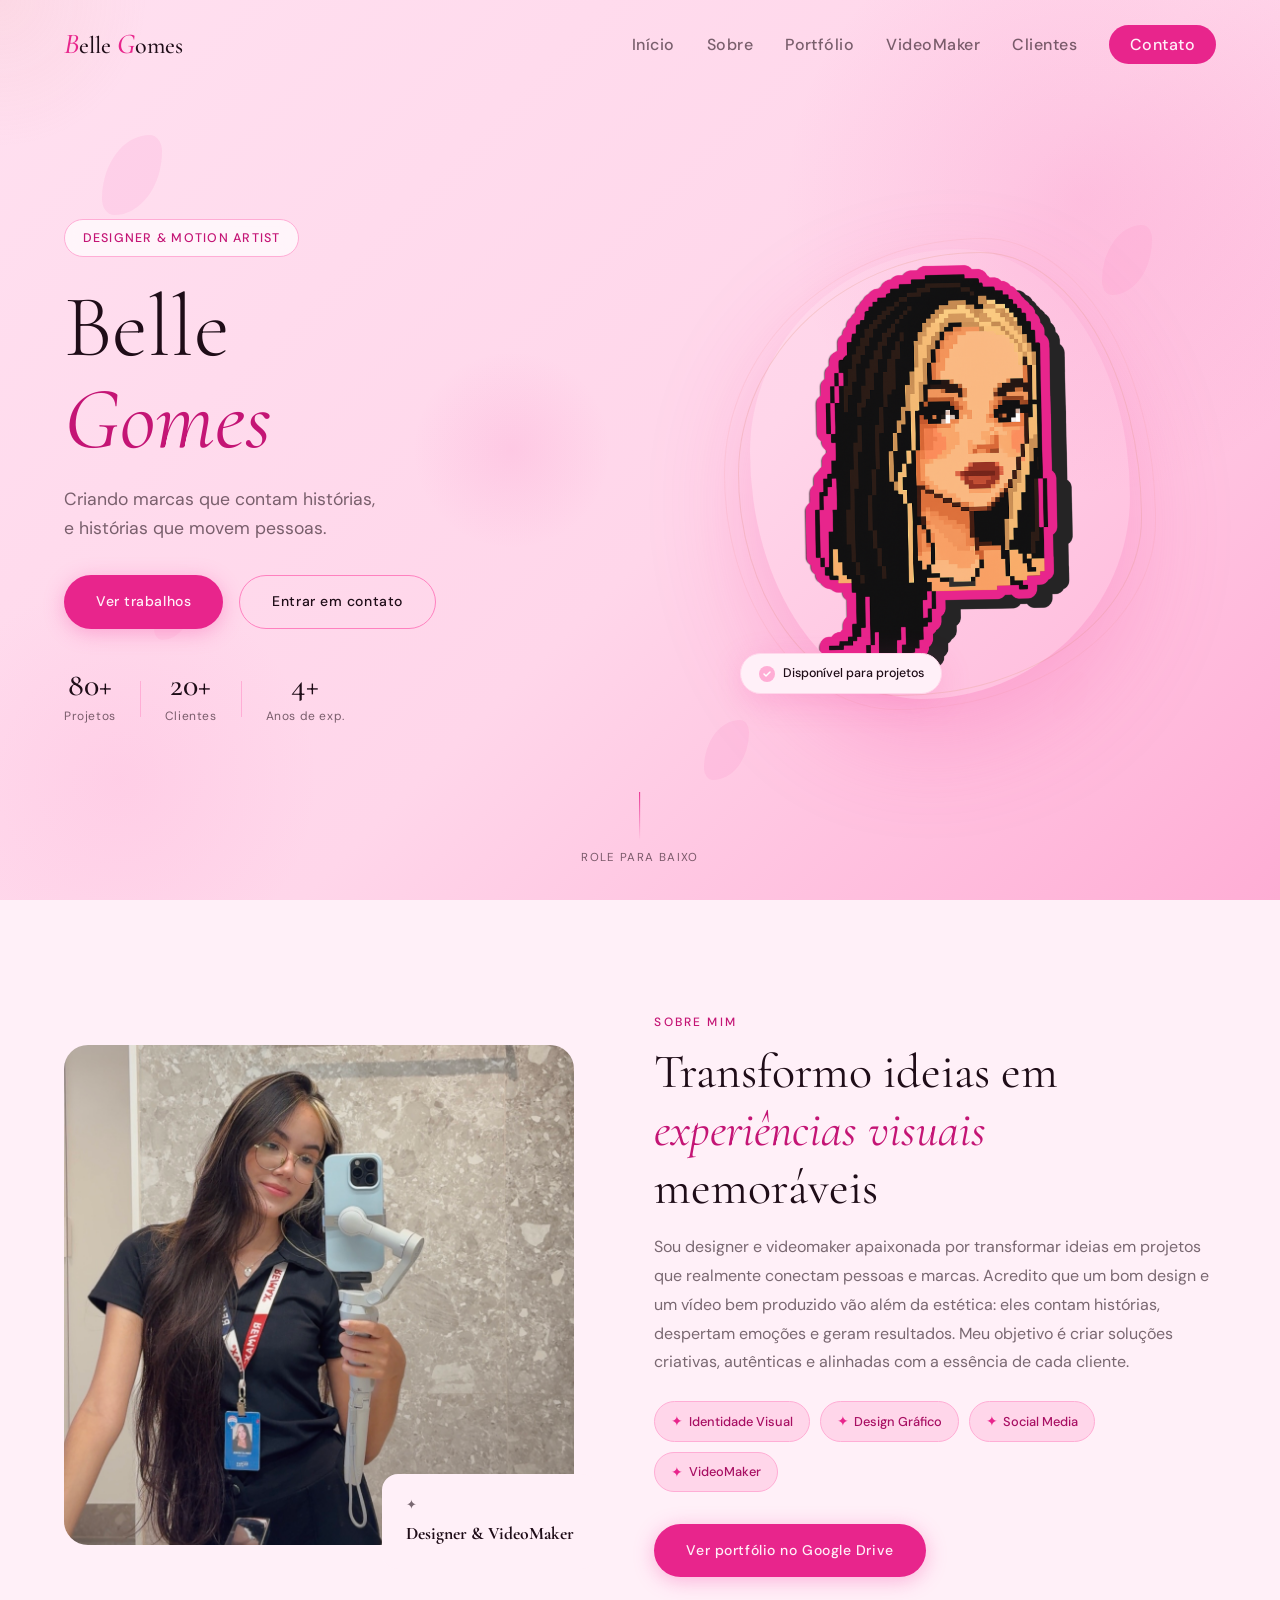
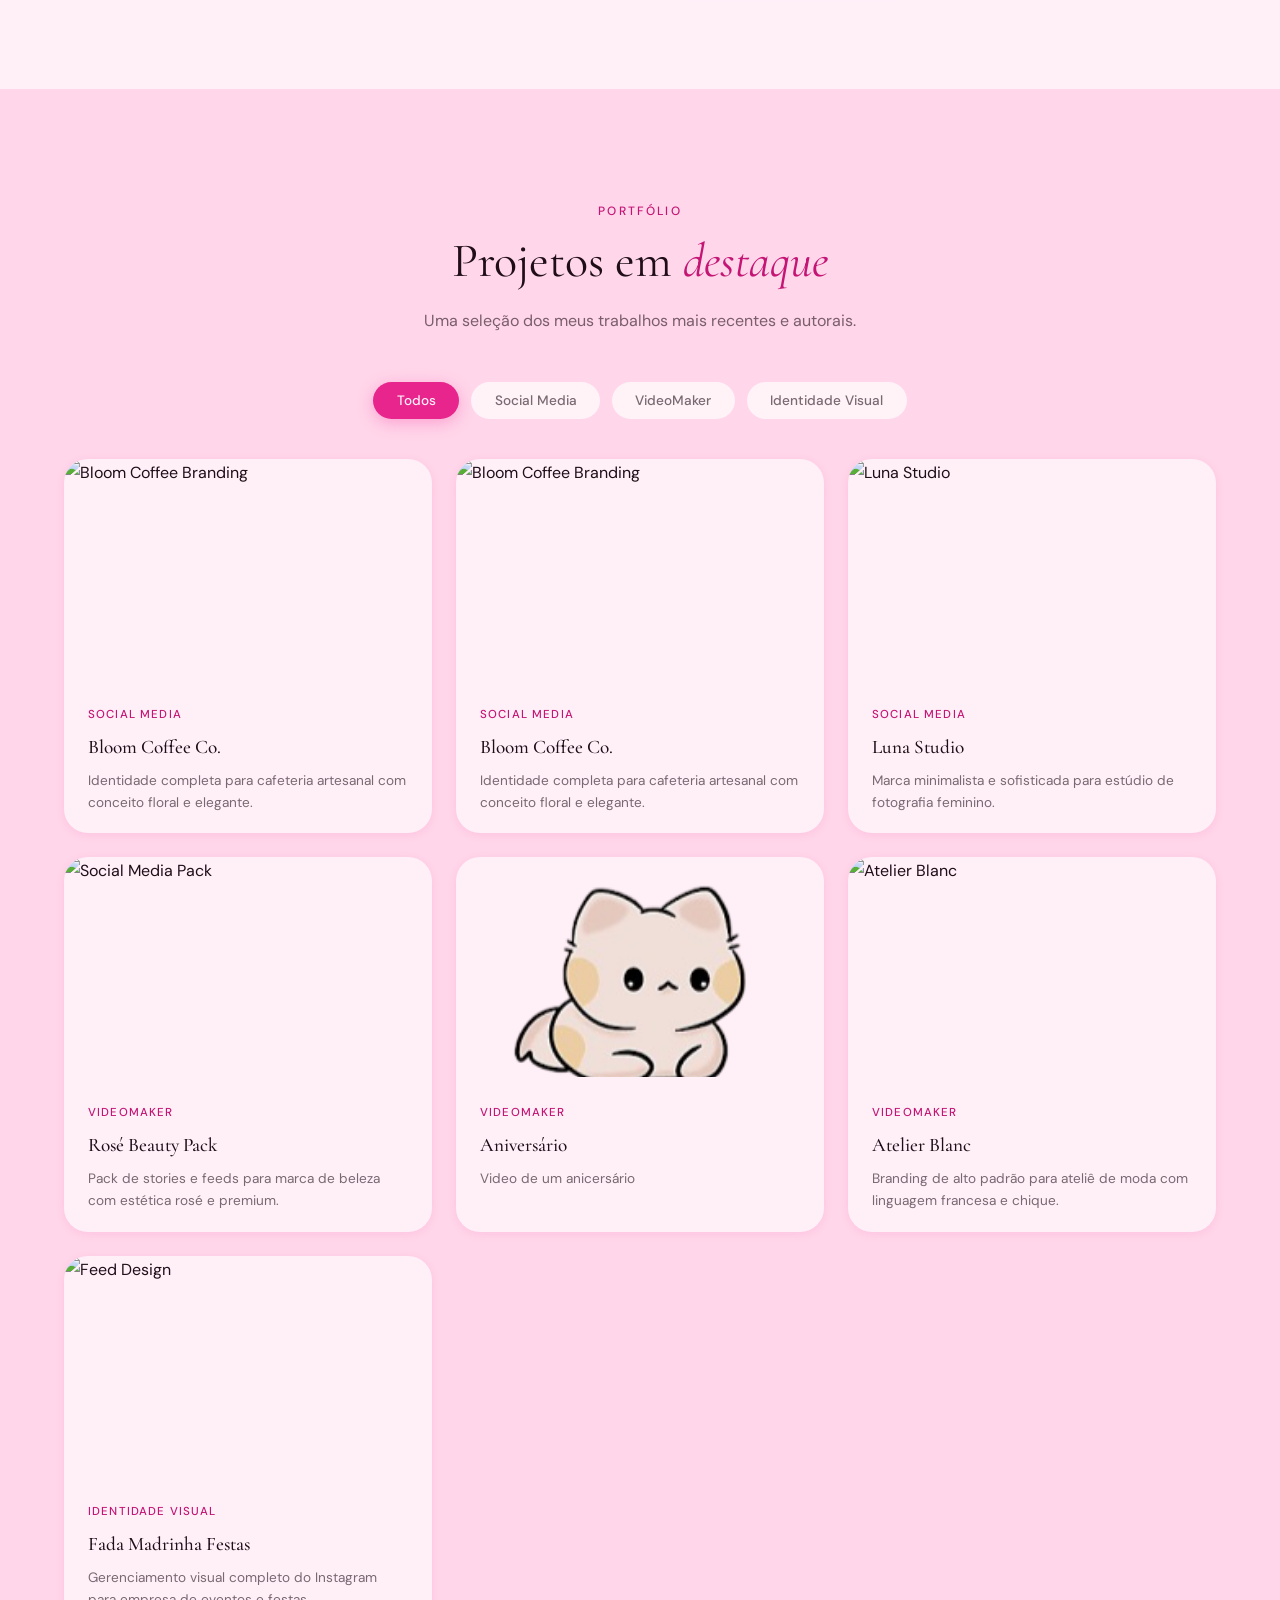
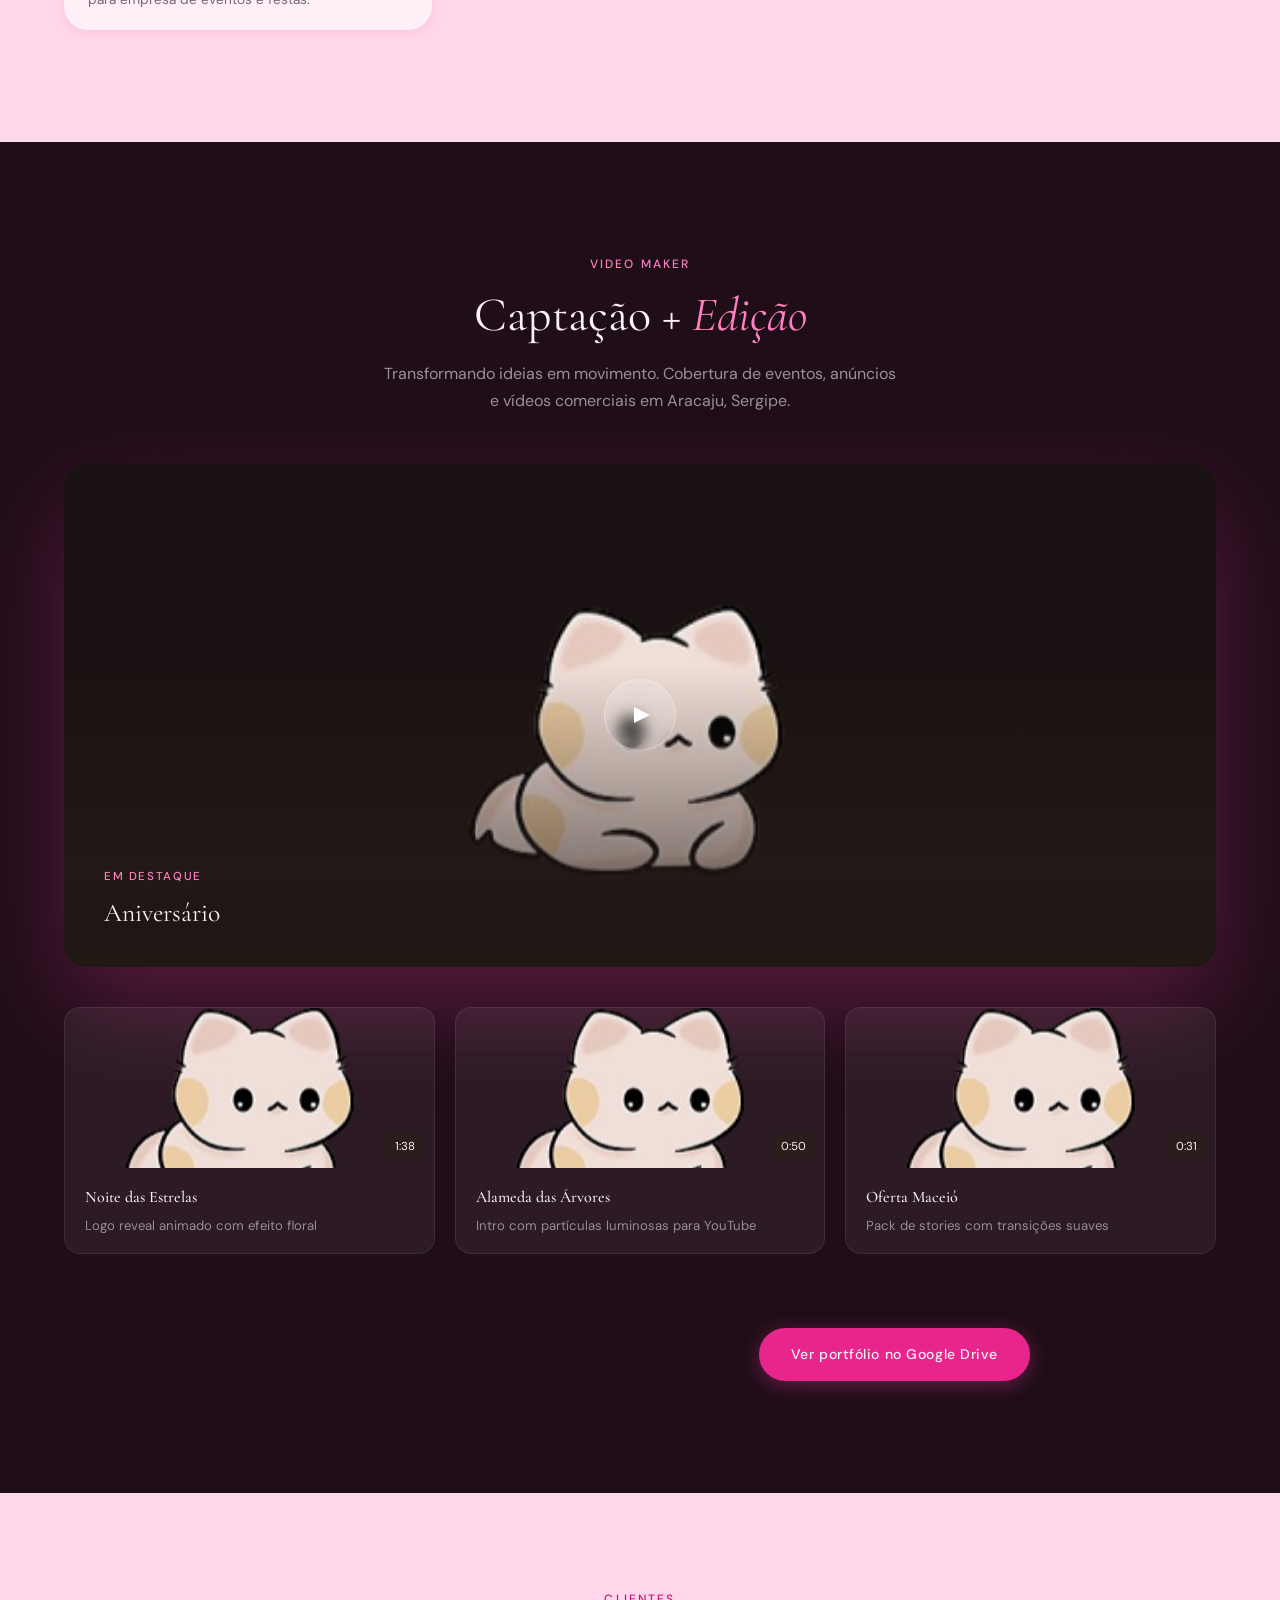
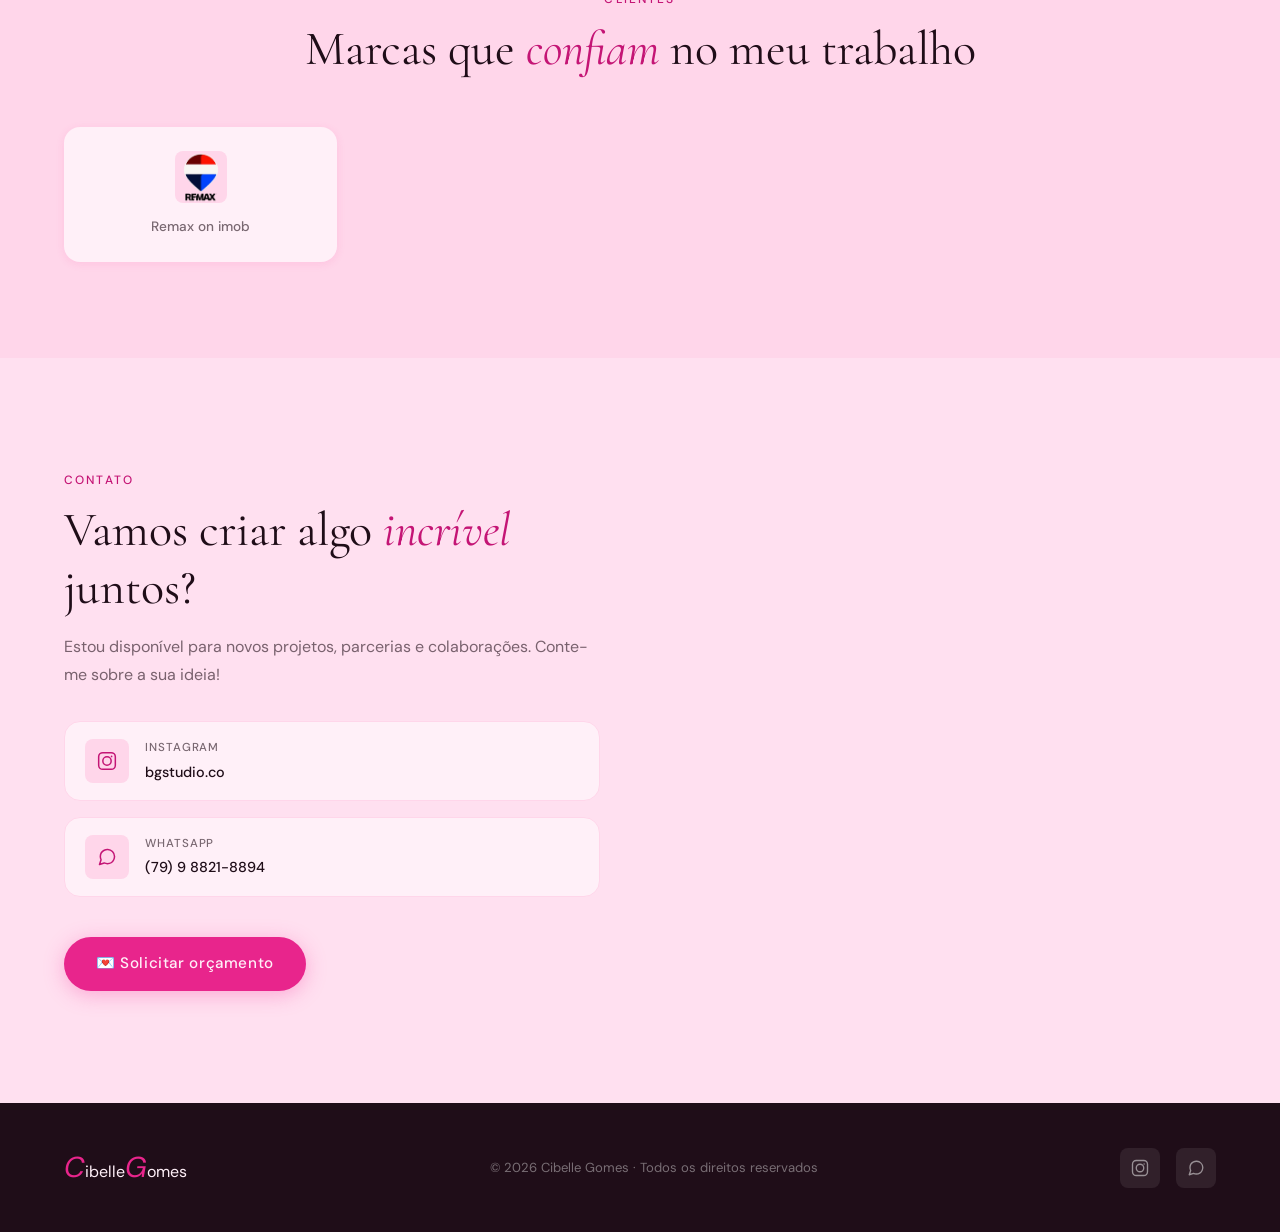
==== commit eb185190: "Atualização de card na aba videomaker no mobile" ====
--- a/index.html
+++ b/index.html
@@ -275,7 +275,7 @@
         <p class="section-sub">Transformando ideias em movimento. Cobertura de eventos, anúncios e vídeos comerciais em Aracaju, Sergipe.</p>
       </div>
 
-      <div class="videos__featured reveal">
+      <div class="videos__featured reveal" id="videosFeatured">
         <div class="video-featured__wrap">
           <video class="video-featured__player" id="featuredVideo"
             poster="imagens/IconCat.png" controls preload="none">
@@ -295,7 +295,35 @@
         </div>
       </div>
 
-      <div class="videos__grid">
+      <div class="videos__carousel">
+        <button class="videos__arrow videos__arrow--prev" id="videosPrev" aria-label="Vídeo anterior">
+          <svg width="18" height="18" viewBox="0 0 18 18" fill="none">
+            <path d="M11 3l-6 6 6 6" stroke="#fff" stroke-width="2" stroke-linecap="round" stroke-linejoin="round" />
+          </svg>
+        </button>
+        <button class="videos__arrow videos__arrow--next" id="videosNext" aria-label="Próximo vídeo">
+          <svg width="18" height="18" viewBox="0 0 18 18" fill="none">
+            <path d="M7 3l6 6-6 6" stroke="#fff" stroke-width="2" stroke-linecap="round" stroke-linejoin="round" />
+          </svg>
+        </button>
+      <div class="videos__grid" id="videosGrid">
+        <div class="video-card video-card--featured reveal" data-video-src="videos/Aniversário 1 ano.mp4"
+          data-poster="imagens/IconCat.png">
+          <div class="video-card__thumb">
+            <img src="imagens/IconCat.png" alt="Aniversário" />
+            <div class="video-card__play">
+              <svg width="20" height="20" viewBox="0 0 20 20" fill="none">
+                <path d="M5 4l12 6-12 6V4z" fill="#fff" />
+              </svg>
+            </div>
+            <span class="video-card__badge">Em destaque</span>
+          </div>
+          <div class="video-card__info">
+            <h4>Aniversário</h4>
+            <p>Cobertura completa de aniversário de 1 ano</p>
+          </div>
+        </div>
+
         <div class="video-card reveal" data-video-src="videos/Noite das Estrelas.mp4"
           data-poster="https://images.unsplash.com/photo-1611532736597-de2d4265fba3?w=600&q=80">
           <div class="video-card__thumb">
@@ -346,6 +374,7 @@
             <p>Pack de stories com transições suaves</p>
           </div>
         </div>
+      </div>
       </div>
     </div>
 
--- a/style.css
+++ b/style.css
@@ -829,10 +829,19 @@
   color: var(--white);
 }
 
+.videos__carousel {
+  position: relative;
+}
+
 .videos__grid {
   display: grid;
   grid-template-columns: repeat(3, 1fr);
   gap: 1.25rem;
+}
+
+/* Setas de navegação do carrossel — usadas apenas no mobile */
+.videos__arrow {
+  display: none;
 }
 
 .video-card {
@@ -892,6 +901,24 @@
   font-size: .72rem;
   padding: .2rem .55rem;
   border-radius: 4px;
+}
+
+.video-card__badge {
+  position: absolute;
+  top: .6rem; left: .6rem;
+  background: var(--rose-400);
+  color: var(--white);
+  font-size: .65rem;
+  font-weight: 600;
+  letter-spacing: .06em;
+  text-transform: uppercase;
+  padding: .25rem .6rem;
+  border-radius: 4px;
+}
+
+/* Card de destaque dentro do carrossel — só aparece no mobile */
+.video-card--featured {
+  display: none;
 }
 
 .video-card__info {
@@ -1544,6 +1571,63 @@
 
   .videos__grid { grid-template-columns: 1fr; }
 
+  /* ---------- VIDEOMAKER: CARROSSEL MOBILE ---------- */
+
+  /* O player grande de destaque some; ele passa a ser um card do carrossel */
+  .videos__featured {
+    display: none;
+  }
+
+  .video-card--featured {
+    display: block;
+  }
+
+  .videos__carousel {
+    margin: 0 -1.25rem;
+    padding: 0 1.25rem;
+  }
+
+  .videos__grid {
+    display: flex;
+    grid-template-columns: unset;
+    flex-wrap: nowrap;
+    overflow-x: auto;
+    scroll-snap-type: x mandatory;
+    -webkit-overflow-scrolling: touch;
+    scroll-behavior: smooth;
+    gap: 1rem;
+    padding-bottom: .5rem;
+    scrollbar-width: none;
+  }
+
+  .videos__grid::-webkit-scrollbar { display: none; }
+
+  .video-card {
+    flex: 0 0 85%;
+    scroll-snap-align: center;
+  }
+
+  .videos__arrow {
+    display: flex;
+    align-items: center;
+    justify-content: center;
+    position: absolute;
+    top: 80px;
+    z-index: 5;
+    width: 40px;
+    height: 40px;
+    border-radius: 50%;
+    border: 1px solid rgba(255,255,255,.25);
+    background: rgba(42,31,26,.65);
+    backdrop-filter: blur(6px);
+    transition: var(--transition);
+  }
+
+  .videos__arrow:active { background: var(--rose-400); border-color: var(--rose-400); }
+
+  .videos__arrow--prev { left: .25rem; }
+  .videos__arrow--next { right: .25rem; }
+
   .footer__inner { flex-direction: column; text-align: center; }
 }
 
